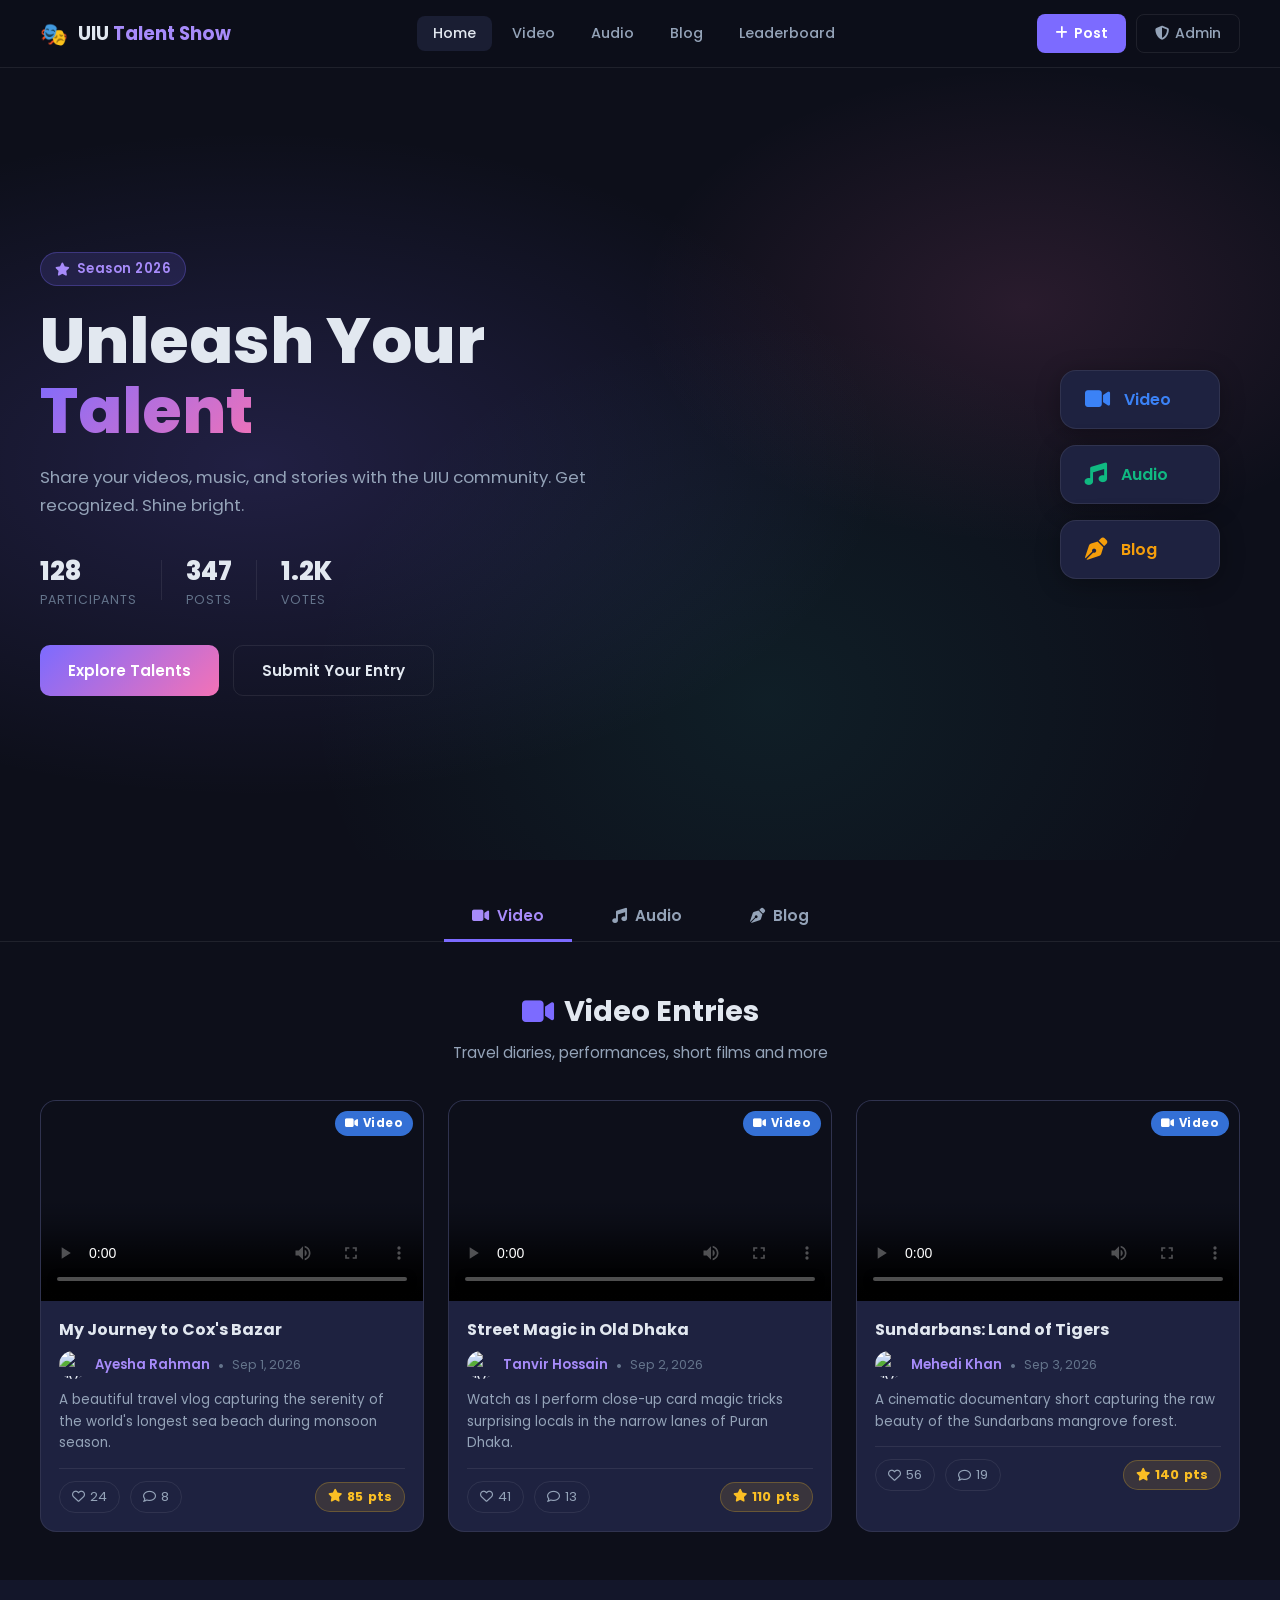
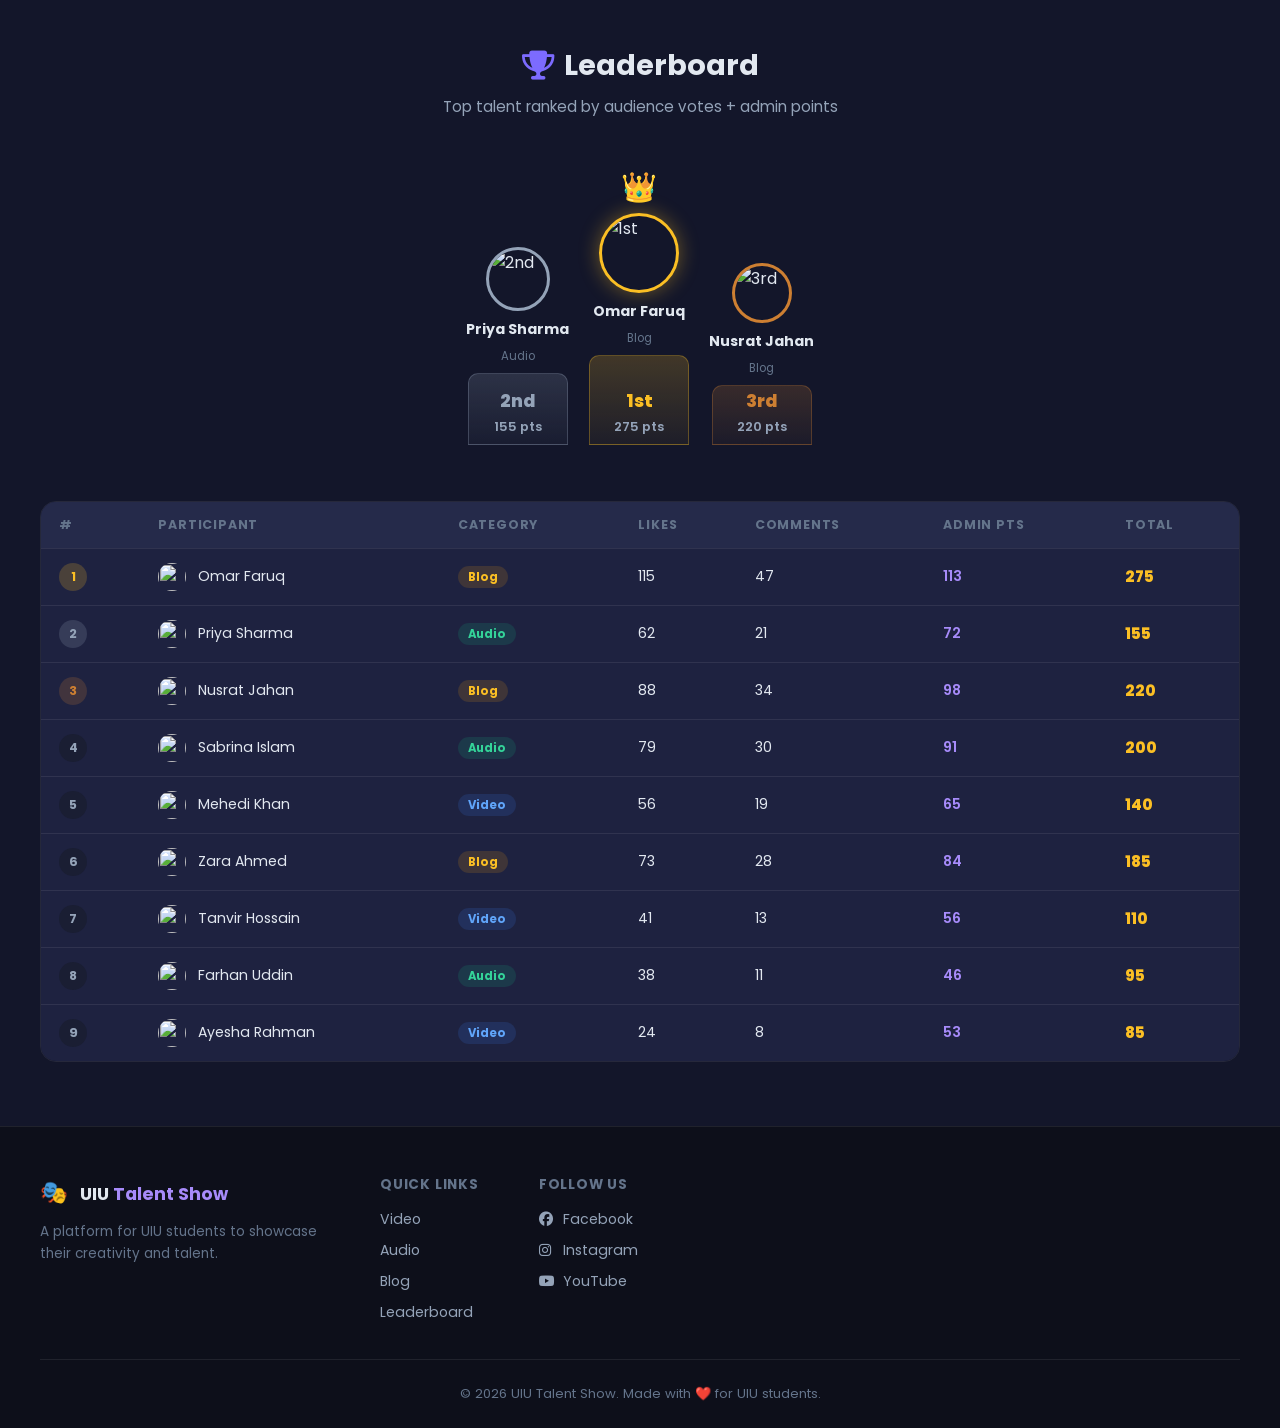
==== index.html @ f472e33d "Trial" ====
<!DOCTYPE html>
<html lang="en">
<head>
  <meta charset="UTF-8" />
  <meta name="viewport" content="width=device-width, initial-scale=1.0" />
  <title>UIU Talent Show</title>
  <link rel="stylesheet" href="style.css" />
  <link href="https://fonts.googleapis.com/css2?family=Poppins:wght@300;400;500;600;700;800&display=swap" rel="stylesheet" />
  <link rel="stylesheet" href="https://cdnjs.cloudflare.com/ajax/libs/font-awesome/6.5.0/css/all.min.css" />
</head>
<body>

  <!-- ========== NAVBAR ========== -->
  <nav class="navbar">
    <div class="nav-brand">
      <span class="brand-icon">🎭</span>
      <span class="brand-text">UIU <span class="highlight">Talent Show</span></span>
    </div>
    <ul class="nav-links">
      <li><a href="#home" class="nav-link active">Home</a></li>
      <li><a href="#video" class="nav-link">Video</a></li>
      <li><a href="#audio" class="nav-link">Audio</a></li>
      <li><a href="#blog" class="nav-link">Blog</a></li>
      <li><a href="#leaderboard" class="nav-link">Leaderboard</a></li>
    </ul>
    <div class="nav-actions">
      <button class="btn-upload" onclick="openModal('upload-modal')"><i class="fas fa-plus"></i> Post</button>
      <button class="btn-admin" onclick="openModal('admin-modal')"><i class="fas fa-shield-alt"></i> Admin</button>
    </div>
    <button class="hamburger" onclick="toggleMenu()"><i class="fas fa-bars"></i></button>
  </nav>

  <!-- ========== HERO ========== -->
  <section id="home" class="hero">
    <div class="hero-bg"></div>
    <div class="hero-content">
      <p class="hero-badge"><i class="fas fa-star"></i> Season 2026</p>
      <h1 class="hero-title">Unleash Your <span class="gradient-text">Talent</span></h1>
      <p class="hero-subtitle">Share your videos, music, and stories with the UIU community. Get recognized. Shine bright.</p>
      <div class="hero-stats">
        <div class="stat"><span class="stat-num">128</span><span class="stat-label">Participants</span></div>
        <div class="stat-divider"></div>
        <div class="stat"><span class="stat-num">347</span><span class="stat-label">Posts</span></div>
        <div class="stat-divider"></div>
        <div class="stat"><span class="stat-num">1.2K</span><span class="stat-label">Votes</span></div>
      </div>
      <div class="hero-btns">
        <a href="#video" class="btn-primary">Explore Talents</a>
        <button class="btn-secondary" onclick="openModal('upload-modal')">Submit Your Entry</button>
      </div>
    </div>
    <div class="hero-cards">
      <div class="floating-card card1"><i class="fas fa-video"></i><span>Video</span></div>
      <div class="floating-card card2"><i class="fas fa-music"></i><span>Audio</span></div>
      <div class="floating-card card3"><i class="fas fa-pen-nib"></i><span>Blog</span></div>
    </div>
  </section>

  <!-- ========== SECTION TABS ========== -->
  <div class="section-tabs" id="content-area">
    <button class="tab-btn active" onclick="showTab('video')"><i class="fas fa-video"></i> Video</button>
    <button class="tab-btn" onclick="showTab('audio')"><i class="fas fa-music"></i> Audio</button>
    <button class="tab-btn" onclick="showTab('blog')"><i class="fas fa-pen-nib"></i> Blog</button>
  </div>

  <!-- ========== VIDEO SECTION ========== -->
  <section id="video" class="content-section active-tab">
    <div class="section-header">
      <h2><i class="fas fa-video"></i> Video Entries</h2>
      <p>Travel diaries, performances, short films and more</p>
    </div>
    <div class="cards-grid" id="video-grid">

      <!-- Video Card 1 -->
      <div class="media-card">
        <div class="card-thumbnail video-thumb">
          <video controls poster="https://picsum.photos/seed/v1/400/225">
            <source src="#" type="video/mp4" />
          </video>
          <span class="cat-badge video-badge"><i class="fas fa-video"></i> Video</span>
        </div>
        <div class="card-body">
          <h3 class="card-title">My Journey to Cox's Bazar</h3>
          <div class="card-meta">
            <img src="https://i.pravatar.cc/30?img=1" class="avatar" alt="avatar" />
            <span class="author">Ayesha Rahman</span>
            <span class="dot">•</span>
            <span class="date">Sep 1, 2026</span>
          </div>
          <p class="card-desc">A beautiful travel vlog capturing the serenity of the world's longest sea beach during monsoon season.</p>
          <div class="card-footer">
            <div class="reactions">
              <button class="react-btn like-btn" onclick="likePost(this)"><i class="far fa-heart"></i> <span>24</span></button>
              <button class="react-btn comment-btn" onclick="openComments(this)"><i class="far fa-comment"></i> <span>8</span></button>
            </div>
            <div class="points-badge"><i class="fas fa-star"></i> <span class="pts">85</span> pts</div>
          </div>
          <div class="comments-panel hidden">
            <div class="comment-list">
              <div class="comment"><img src="https://i.pravatar.cc/24?img=3" class="c-avatar" /><div><strong>Rafi</strong><p>Stunning shots! 🌊</p></div></div>
            </div>
            <div class="comment-input-row">
              <input type="text" placeholder="Add a comment..." class="comment-input" />
              <button class="send-btn" onclick="addComment(this)"><i class="fas fa-paper-plane"></i></button>
            </div>
          </div>
        </div>
      </div>

      <!-- Video Card 2 -->
      <div class="media-card">
        <div class="card-thumbnail video-thumb">
          <video controls poster="https://picsum.photos/seed/v2/400/225">
            <source src="#" type="video/mp4" />
          </video>
          <span class="cat-badge video-badge"><i class="fas fa-video"></i> Video</span>
        </div>
        <div class="card-body">
          <h3 class="card-title">Street Magic in Old Dhaka</h3>
          <div class="card-meta">
            <img src="https://i.pravatar.cc/30?img=5" class="avatar" alt="avatar" />
            <span class="author">Tanvir Hossain</span>
            <span class="dot">•</span>
            <span class="date">Sep 2, 2026</span>
          </div>
          <p class="card-desc">Watch as I perform close-up card magic tricks surprising locals in the narrow lanes of Puran Dhaka.</p>
          <div class="card-footer">
            <div class="reactions">
              <button class="react-btn like-btn" onclick="likePost(this)"><i class="far fa-heart"></i> <span>41</span></button>
              <button class="react-btn comment-btn" onclick="openComments(this)"><i class="far fa-comment"></i> <span>13</span></button>
            </div>
            <div class="points-badge"><i class="fas fa-star"></i> <span class="pts">110</span> pts</div>
          </div>
          <div class="comments-panel hidden">
            <div class="comment-list">
              <div class="comment"><img src="https://i.pravatar.cc/24?img=7" class="c-avatar" /><div><strong>Nadia</strong><p>Amazing tricks! 🃏</p></div></div>
            </div>
            <div class="comment-input-row">
              <input type="text" placeholder="Add a comment..." class="comment-input" />
              <button class="send-btn" onclick="addComment(this)"><i class="fas fa-paper-plane"></i></button>
            </div>
          </div>
        </div>
      </div>

      <!-- Video Card 3 -->
      <div class="media-card">
        <div class="card-thumbnail video-thumb">
          <video controls poster="https://picsum.photos/seed/v3/400/225">
            <source src="#" type="video/mp4" />
          </video>
          <span class="cat-badge video-badge"><i class="fas fa-video"></i> Video</span>
        </div>
        <div class="card-body">
          <h3 class="card-title">Sundarbans: Land of Tigers</h3>
          <div class="card-meta">
            <img src="https://i.pravatar.cc/30?img=9" class="avatar" alt="avatar" />
            <span class="author">Mehedi Khan</span>
            <span class="dot">•</span>
            <span class="date">Sep 3, 2026</span>
          </div>
          <p class="card-desc">A cinematic documentary short capturing the raw beauty of the Sundarbans mangrove forest.</p>
          <div class="card-footer">
            <div class="reactions">
              <button class="react-btn like-btn" onclick="likePost(this)"><i class="far fa-heart"></i> <span>56</span></button>
              <button class="react-btn comment-btn" onclick="openComments(this)"><i class="far fa-comment"></i> <span>19</span></button>
            </div>
            <div class="points-badge"><i class="fas fa-star"></i> <span class="pts">140</span> pts</div>
          </div>
          <div class="comments-panel hidden">
            <div class="comment-list"></div>
            <div class="comment-input-row">
              <input type="text" placeholder="Add a comment..." class="comment-input" />
              <button class="send-btn" onclick="addComment(this)"><i class="fas fa-paper-plane"></i></button>
            </div>
          </div>
        </div>
      </div>

    </div>
  </section>

  <!-- ========== AUDIO SECTION ========== -->
  <section id="audio" class="content-section hidden-tab">
    <div class="section-header">
      <h2><i class="fas fa-music"></i> Audio Entries</h2>
      <p>Student singers, musicians and composers</p>
    </div>
    <div class="cards-grid" id="audio-grid">

      <!-- Audio Card 1 -->
      <div class="media-card audio-card">
        <div class="audio-visual">
          <div class="audio-avatar"><img src="https://i.pravatar.cc/80?img=12" alt="singer" /></div>
          <div class="audio-wave">
            <span></span><span></span><span></span><span></span><span></span>
            <span></span><span></span><span></span><span></span><span></span>
          </div>
          <span class="cat-badge audio-badge"><i class="fas fa-music"></i> Audio</span>
        </div>
        <div class="card-body">
          <h3 class="card-title">Ekla Cholo Re (Cover)</h3>
          <div class="card-meta">
            <img src="https://i.pravatar.cc/30?img=12" class="avatar" alt="avatar" />
            <span class="author">Priya Sharma</span>
            <span class="dot">•</span>
            <span class="date">Sep 1, 2026</span>
          </div>
          <div class="audio-player">
            <audio controls>
              <source src="#" type="audio/mpeg" />
            </audio>
          </div>
          <p class="card-desc">A heartfelt rendition of Tagore's classic — recorded in a home studio with acoustic guitar.</p>
          <div class="card-footer">
            <div class="reactions">
              <button class="react-btn like-btn" onclick="likePost(this)"><i class="far fa-heart"></i> <span>62</span></button>
              <button class="react-btn comment-btn" onclick="openComments(this)"><i class="far fa-comment"></i> <span>21</span></button>
            </div>
            <div class="points-badge"><i class="fas fa-star"></i> <span class="pts">155</span> pts</div>
          </div>
          <div class="comments-panel hidden">
            <div class="comment-list">
              <div class="comment"><img src="https://i.pravatar.cc/24?img=15" class="c-avatar" /><div><strong>Siam</strong><p>Absolutely soulful! 🎵</p></div></div>
            </div>
            <div class="comment-input-row">
              <input type="text" placeholder="Add a comment..." class="comment-input" />
              <button class="send-btn" onclick="addComment(this)"><i class="fas fa-paper-plane"></i></button>
            </div>
          </div>
        </div>
      </div>

      <!-- Audio Card 2 -->
      <div class="media-card audio-card">
        <div class="audio-visual">
          <div class="audio-avatar"><img src="https://i.pravatar.cc/80?img=20" alt="singer" /></div>
          <div class="audio-wave">
            <span></span><span></span><span></span><span></span><span></span>
            <span></span><span></span><span></span><span></span><span></span>
          </div>
          <span class="cat-badge audio-badge"><i class="fas fa-music"></i> Audio</span>
        </div>
        <div class="card-body">
          <h3 class="card-title">Original Composition - Dawn</h3>
          <div class="card-meta">
            <img src="https://i.pravatar.cc/30?img=20" class="avatar" alt="avatar" />
            <span class="author">Farhan Uddin</span>
            <span class="dot">•</span>
            <span class="date">Sep 2, 2026</span>
          </div>
          <div class="audio-player">
            <audio controls>
              <source src="#" type="audio/mpeg" />
            </audio>
          </div>
          <p class="card-desc">An original lo-fi track produced entirely on a laptop — inspired by early morning walks on campus.</p>
          <div class="card-footer">
            <div class="reactions">
              <button class="react-btn like-btn" onclick="likePost(this)"><i class="far fa-heart"></i> <span>38</span></button>
              <button class="react-btn comment-btn" onclick="openComments(this)"><i class="far fa-comment"></i> <span>11</span></button>
            </div>
            <div class="points-badge"><i class="fas fa-star"></i> <span class="pts">95</span> pts</div>
          </div>
          <div class="comments-panel hidden">
            <div class="comment-list"></div>
            <div class="comment-input-row">
              <input type="text" placeholder="Add a comment..." class="comment-input" />
              <button class="send-btn" onclick="addComment(this)"><i class="fas fa-paper-plane"></i></button>
            </div>
          </div>
        </div>
      </div>

      <!-- Audio Card 3 -->
      <div class="media-card audio-card">
        <div class="audio-visual">
          <div class="audio-avatar"><img src="https://i.pravatar.cc/80?img=25" alt="singer" /></div>
          <div class="audio-wave">
            <span></span><span></span><span></span><span></span><span></span>
            <span></span><span></span><span></span><span></span><span></span>
          </div>
          <span class="cat-badge audio-badge"><i class="fas fa-music"></i> Audio</span>
        </div>
        <div class="card-body">
          <h3 class="card-title">Amar Sonar Bangla (Flute)</h3>
          <div class="card-meta">
            <img src="https://i.pravatar.cc/30?img=25" class="avatar" alt="avatar" />
            <span class="author">Sabrina Islam</span>
            <span class="dot">•</span>
            <span class="date">Sep 3, 2026</span>
          </div>
          <div class="audio-player">
            <audio controls>
              <source src="#" type="audio/mpeg" />
            </audio>
          </div>
          <p class="card-desc">A serene flute instrumental of Bangladesh's national anthem, performed and recorded live.</p>
          <div class="card-footer">
            <div class="reactions">
              <button class="react-btn like-btn" onclick="likePost(this)"><i class="far fa-heart"></i> <span>79</span></button>
              <button class="react-btn comment-btn" onclick="openComments(this)"><i class="far fa-comment"></i> <span>30</span></button>
            </div>
            <div class="points-badge"><i class="fas fa-star"></i> <span class="pts">200</span> pts</div>
          </div>
          <div class="comments-panel hidden">
            <div class="comment-list">
              <div class="comment"><img src="https://i.pravatar.cc/24?img=29" class="c-avatar" /><div><strong>Kabir</strong><p>Gave me chills! 🎶</p></div></div>
            </div>
            <div class="comment-input-row">
              <input type="text" placeholder="Add a comment..." class="comment-input" />
              <button class="send-btn" onclick="addComment(this)"><i class="fas fa-paper-plane"></i></button>
            </div>
          </div>
        </div>
      </div>

    </div>
  </section>

  <!-- ========== BLOG SECTION ========== -->
  <section id="blog" class="content-section hidden-tab">
    <div class="section-header">
      <h2><i class="fas fa-pen-nib"></i> Blog Entries</h2>
      <p>Stories, essays, and photo journals from students</p>
    </div>
    <div class="blog-grid" id="blog-grid">

      <!-- Blog Card 1 -->
      <div class="blog-card">
        <div class="blog-header">
          <img src="https://i.pravatar.cc/40?img=33" class="avatar-lg" alt="author" />
          <div>
            <h4 class="blog-author">Nusrat Jahan</h4>
            <span class="blog-date"><i class="far fa-calendar"></i> Sep 1, 2026</span>
          </div>
          <span class="cat-badge blog-badge"><i class="fas fa-pen-nib"></i> Blog</span>
        </div>
        <h3 class="blog-title">A Weekend in Rangamati</h3>
        <p class="blog-excerpt">The misty hills, crystal blue lake, and the tribal culture of Rangamati left an unforgettable mark on my soul. Here is my story...</p>
        <div class="blog-photos">
          <div class="blog-photo-item">
            <img src="https://picsum.photos/seed/blog1a/300/200" alt="Rangamati lake" />
            <p class="photo-desc">Kaptai Lake at sunrise — golden reflections on still water</p>
          </div>
          <div class="blog-photo-item">
            <img src="https://picsum.photos/seed/blog1b/300/200" alt="Rangamati hills" />
            <p class="photo-desc">The misty green hills surrounding the lake</p>
          </div>
          <div class="blog-photo-item">
            <img src="https://picsum.photos/seed/blog1c/300/200" alt="Tribal culture" />
            <p class="photo-desc">Local artisan crafting traditional tribal jewelry</p>
          </div>
        </div>
        <div class="card-footer">
          <div class="reactions">
            <button class="react-btn like-btn" onclick="likePost(this)"><i class="far fa-heart"></i> <span>88</span></button>
            <button class="react-btn comment-btn" onclick="openComments(this)"><i class="far fa-comment"></i> <span>34</span></button>
          </div>
          <div class="points-badge"><i class="fas fa-star"></i> <span class="pts">220</span> pts</div>
        </div>
        <div class="comments-panel hidden">
          <div class="comment-list">
            <div class="comment"><img src="https://i.pravatar.cc/24?img=35" class="c-avatar" /><div><strong>Tarek</strong><p>Beautiful writeup! 🏔️</p></div></div>
          </div>
          <div class="comment-input-row">
            <input type="text" placeholder="Add a comment..." class="comment-input" />
            <button class="send-btn" onclick="addComment(this)"><i class="fas fa-paper-plane"></i></button>
          </div>
        </div>
      </div>

      <!-- Blog Card 2 -->
      <div class="blog-card">
        <div class="blog-header">
          <img src="https://i.pravatar.cc/40?img=40" class="avatar-lg" alt="author" />
          <div>
            <h4 class="blog-author">Omar Faruq</h4>
            <span class="blog-date"><i class="far fa-calendar"></i> Sep 2, 2026</span>
          </div>
          <span class="cat-badge blog-badge"><i class="fas fa-pen-nib"></i> Blog</span>
        </div>
        <h3 class="blog-title">The Life of a UIU Night Owl</h3>
        <p class="blog-excerpt">Late-night study sessions, instant noodles, and unexpected friendships — the untold story of every CS student at 3 AM...</p>
        <div class="blog-photos">
          <div class="blog-photo-item">
            <img src="https://picsum.photos/seed/blog2a/300/200" alt="night study" />
            <p class="photo-desc">The library at midnight — only the dedicated remain</p>
          </div>
          <div class="blog-photo-item">
            <img src="https://picsum.photos/seed/blog2b/300/200" alt="campus night" />
            <p class="photo-desc">UIU campus in the quiet hours of the night</p>
          </div>
        </div>
        <div class="card-footer">
          <div class="reactions">
            <button class="react-btn like-btn" onclick="likePost(this)"><i class="far fa-heart"></i> <span>115</span></button>
            <button class="react-btn comment-btn" onclick="openComments(this)"><i class="far fa-comment"></i> <span>47</span></button>
          </div>
          <div class="points-badge"><i class="fas fa-star"></i> <span class="pts">275</span> pts</div>
        </div>
        <div class="comments-panel hidden">
          <div class="comment-list">
            <div class="comment"><img src="https://i.pravatar.cc/24?img=42" class="c-avatar" /><div><strong>Mim</strong><p>This is SO relatable 😂</p></div></div>
          </div>
          <div class="comment-input-row">
            <input type="text" placeholder="Add a comment..." class="comment-input" />
            <button class="send-btn" onclick="addComment(this)"><i class="fas fa-paper-plane"></i></button>
          </div>
        </div>
      </div>

      <!-- Blog Card 3 -->
      <div class="blog-card">
        <div class="blog-header">
          <img src="https://i.pravatar.cc/40?img=45" class="avatar-lg" alt="author" />
          <div>
            <h4 class="blog-author">Zara Ahmed</h4>
            <span class="blog-date"><i class="far fa-calendar"></i> Sep 3, 2026</span>
          </div>
          <span class="cat-badge blog-badge"><i class="fas fa-pen-nib"></i> Blog</span>
        </div>
        <h3 class="blog-title">My First Photography Exhibition</h3>
        <p class="blog-excerpt">From clicking on a phone camera to exhibiting at a university gallery — this is how a hobby became a passion...</p>
        <div class="blog-photos">
          <div class="blog-photo-item">
            <img src="https://picsum.photos/seed/blog3a/300/200" alt="photography" />
            <p class="photo-desc">First roll of film ever developed — blurry but precious</p>
          </div>
          <div class="blog-photo-item">
            <img src="https://picsum.photos/seed/blog3b/300/200" alt="exhibition" />
            <p class="photo-desc">The gallery wall with 12 of my best prints</p>
          </div>
          <div class="blog-photo-item">
            <img src="https://picsum.photos/seed/blog3c/300/200" alt="camera" />
            <p class="photo-desc">My trusty DSLR that started the whole journey</p>
          </div>
        </div>
        <div class="card-footer">
          <div class="reactions">
            <button class="react-btn like-btn" onclick="likePost(this)"><i class="far fa-heart"></i> <span>73</span></button>
            <button class="react-btn comment-btn" onclick="openComments(this)"><i class="far fa-comment"></i> <span>28</span></button>
          </div>
          <div class="points-badge"><i class="fas fa-star"></i> <span class="pts">185</span> pts</div>
        </div>
        <div class="comments-panel hidden">
          <div class="comment-list"></div>
          <div class="comment-input-row">
            <input type="text" placeholder="Add a comment..." class="comment-input" />
            <button class="send-btn" onclick="addComment(this)"><i class="fas fa-paper-plane"></i></button>
          </div>
        </div>
      </div>

    </div>
  </section>

  <!-- ========== LEADERBOARD ========== -->
  <section id="leaderboard" class="leaderboard-section">
    <div class="section-header">
      <h2><i class="fas fa-trophy"></i> Leaderboard</h2>
      <p>Top talent ranked by audience votes + admin points</p>
    </div>

    <div class="podium">
      <div class="podium-item second">
        <img src="https://i.pravatar.cc/60?img=12" class="podium-avatar" alt="2nd" />
        <div class="podium-name">Priya Sharma</div>
        <div class="podium-tag">Audio</div>
        <div class="podium-block">
          <span class="podium-rank">2nd</span>
          <span class="podium-pts">155 pts</span>
        </div>
      </div>
      <div class="podium-item first">
        <div class="crown">👑</div>
        <img src="https://i.pravatar.cc/70?img=45" class="podium-avatar" alt="1st" />
        <div class="podium-name">Omar Faruq</div>
        <div class="podium-tag">Blog</div>
        <div class="podium-block">
          <span class="podium-rank">1st</span>
          <span class="podium-pts">275 pts</span>
        </div>
      </div>
      <div class="podium-item third">
        <img src="https://i.pravatar.cc/60?img=40" class="podium-avatar" alt="3rd" />
        <div class="podium-name">Nusrat Jahan</div>
        <div class="podium-tag">Blog</div>
        <div class="podium-block">
          <span class="podium-rank">3rd</span>
          <span class="podium-pts">220 pts</span>
        </div>
      </div>
    </div>

    <div class="leaderboard-table-wrap">
      <table class="leaderboard-table" id="leaderboard-table">
        <thead>
          <tr>
            <th>#</th>
            <th>Participant</th>
            <th>Category</th>
            <th>Likes</th>
            <th>Comments</th>
            <th>Admin Pts</th>
            <th>Total</th>
          </tr>
        </thead>
        <tbody>
          <tr class="rank-1">
            <td><span class="rank-badge gold">1</span></td>
            <td><img src="https://i.pravatar.cc/28?img=40" class="t-avatar" /> Omar Faruq</td>
            <td><span class="cat-pill blog-pill">Blog</span></td>
            <td>115</td>
            <td>47</td>
            <td><span class="admin-pts" id="ap-omar">113</span></td>
            <td><strong class="total-pts">275</strong></td>
          </tr>
          <tr class="rank-2">
            <td><span class="rank-badge silver">2</span></td>
            <td><img src="https://i.pravatar.cc/28?img=12" class="t-avatar" /> Priya Sharma</td>
            <td><span class="cat-pill audio-pill">Audio</span></td>
            <td>62</td>
            <td>21</td>
            <td><span class="admin-pts" id="ap-priya">72</span></td>
            <td><strong class="total-pts">155</strong></td>
          </tr>
          <tr class="rank-3">
            <td><span class="rank-badge bronze">3</span></td>
            <td><img src="https://i.pravatar.cc/28?img=33" class="t-avatar" /> Nusrat Jahan</td>
            <td><span class="cat-pill blog-pill">Blog</span></td>
            <td>88</td>
            <td>34</td>
            <td><span class="admin-pts" id="ap-nusrat">98</span></td>
            <td><strong class="total-pts">220</strong></td>
          </tr>
          <tr>
            <td><span class="rank-badge">4</span></td>
            <td><img src="https://i.pravatar.cc/28?img=25" class="t-avatar" /> Sabrina Islam</td>
            <td><span class="cat-pill audio-pill">Audio</span></td>
            <td>79</td>
            <td>30</td>
            <td><span class="admin-pts" id="ap-sabrina">91</span></td>
            <td><strong class="total-pts">200</strong></td>
          </tr>
          <tr>
            <td><span class="rank-badge">5</span></td>
            <td><img src="https://i.pravatar.cc/28?img=9" class="t-avatar" /> Mehedi Khan</td>
            <td><span class="cat-pill video-pill">Video</span></td>
            <td>56</td>
            <td>19</td>
            <td><span class="admin-pts" id="ap-mehedi">65</span></td>
            <td><strong class="total-pts">140</strong></td>
          </tr>
          <tr>
            <td><span class="rank-badge">6</span></td>
            <td><img src="https://i.pravatar.cc/28?img=45" class="t-avatar" /> Zara Ahmed</td>
            <td><span class="cat-pill blog-pill">Blog</span></td>
            <td>73</td>
            <td>28</td>
            <td><span class="admin-pts" id="ap-zara">84</span></td>
            <td><strong class="total-pts">185</strong></td>
          </tr>
          <tr>
            <td><span class="rank-badge">7</span></td>
            <td><img src="https://i.pravatar.cc/28?img=5" class="t-avatar" /> Tanvir Hossain</td>
            <td><span class="cat-pill video-pill">Video</span></td>
            <td>41</td>
            <td>13</td>
            <td><span class="admin-pts" id="ap-tanvir">56</span></td>
            <td><strong class="total-pts">110</strong></td>
          </tr>
          <tr>
            <td><span class="rank-badge">8</span></td>
            <td><img src="https://i.pravatar.cc/28?img=20" class="t-avatar" /> Farhan Uddin</td>
            <td><span class="cat-pill audio-pill">Audio</span></td>
            <td>38</td>
            <td>11</td>
            <td><span class="admin-pts" id="ap-farhan">46</span></td>
            <td><strong class="total-pts">95</strong></td>
          </tr>
          <tr>
            <td><span class="rank-badge">9</span></td>
            <td><img src="https://i.pravatar.cc/28?img=1" class="t-avatar" /> Ayesha Rahman</td>
            <td><span class="cat-pill video-pill">Video</span></td>
            <td>24</td>
            <td>8</td>
            <td><span class="admin-pts" id="ap-ayesha">53</span></td>
            <td><strong class="total-pts">85</strong></td>
          </tr>
        </tbody>
      </table>
    </div>
  </section>

  <!-- ========== FOOTER ========== -->
  <footer class="footer">
    <div class="footer-content">
      <div class="footer-brand">
        <span class="brand-icon">🎭</span>
        <span class="brand-text">UIU <span class="highlight">Talent Show</span></span>
        <p>A platform for UIU students to showcase their creativity and talent.</p>
      </div>
      <div class="footer-links">
        <h5>Quick Links</h5>
        <a href="#video">Video</a>
        <a href="#audio">Audio</a>
        <a href="#blog">Blog</a>
        <a href="#leaderboard">Leaderboard</a>
      </div>
      <div class="footer-links">
        <h5>Follow Us</h5>
        <a href="#"><i class="fab fa-facebook"></i> Facebook</a>
        <a href="#"><i class="fab fa-instagram"></i> Instagram</a>
        <a href="#"><i class="fab fa-youtube"></i> YouTube</a>
      </div>
    </div>
    <div class="footer-bottom">
      <p>© 2026 UIU Talent Show. Made with ❤️ for UIU students.</p>
    </div>
  </footer>

  <!-- ========== UPLOAD MODAL ========== -->
  <div class="modal-overlay hidden" id="upload-modal">
    <div class="modal">
      <div class="modal-header">
        <h3><i class="fas fa-upload"></i> Submit Your Entry</h3>
        <button class="modal-close" onclick="closeModal('upload-modal')">&times;</button>
      </div>
      <div class="modal-body">
        <div class="form-group">
          <label>Your Name</label>
          <input type="text" class="form-input" placeholder="Enter your full name" />
        </div>
        <div class="form-group">
          <label>Entry Category</label>
          <div class="category-select">
            <button class="cat-option active" onclick="selectCat(this,'video')"><i class="fas fa-video"></i> Video</button>
            <button class="cat-option" onclick="selectCat(this,'audio')"><i class="fas fa-music"></i> Audio</button>
            <button class="cat-option" onclick="selectCat(this,'blog')"><i class="fas fa-pen-nib"></i> Blog</button>
          </div>
        </div>
        <div class="form-group">
          <label>Title</label>
          <input type="text" class="form-input" placeholder="Give your entry a title" />
        </div>
        <div class="form-group" id="upload-file-group">
          <label>Upload File</label>
          <div class="file-drop" onclick="document.getElementById('file-input').click()">
            <i class="fas fa-cloud-upload-alt"></i>
            <p>Click to upload or drag & drop</p>
            <span>Video: MP4, MOV | Audio: MP3, WAV | Images: JPG, PNG</span>
          </div>
          <input type="file" id="file-input" class="hidden" multiple />
        </div>
        <div class="form-group">
          <label>Description</label>
          <textarea class="form-input" rows="4" placeholder="Tell us about your entry..."></textarea>
        </div>
        <button class="btn-submit" onclick="submitEntry()">
          <i class="fas fa-paper-plane"></i> Submit Entry
        </button>
      </div>
    </div>
  </div>

  <!-- ========== ADMIN MODAL ========== -->
  <div class="modal-overlay hidden" id="admin-modal">
    <div class="modal">
      <div class="modal-header">
        <h3><i class="fas fa-shield-alt"></i> Admin Panel</h3>
        <button class="modal-close" onclick="closeModal('admin-modal')">&times;</button>
      </div>
      <div class="modal-body" id="admin-login-view">
        <p class="admin-note">Enter admin credentials to manage points and leaderboard.</p>
        <div class="form-group">
          <label>Username</label>
          <input type="text" class="form-input" id="admin-user" placeholder="admin" />
        </div>
        <div class="form-group">
          <label>Password</label>
          <input type="password" class="form-input" id="admin-pass" placeholder="••••••••" />
        </div>
        <button class="btn-submit" onclick="adminLogin()"><i class="fas fa-sign-in-alt"></i> Login</button>
      </div>
      <div class="modal-body hidden" id="admin-panel-view">
        <h4 style="margin-bottom:16px; color:var(--accent)">Assign Admin Points</h4>
        <div class="admin-point-list" id="admin-point-list">
          <!-- dynamically generated -->
        </div>
        <button class="btn-submit" style="margin-top:16px" onclick="saveAdminPoints()"><i class="fas fa-save"></i> Save & Update Leaderboard</button>
        <button class="btn-secondary" style="margin-top:8px; width:100%" onclick="adminLogout()"><i class="fas fa-sign-out-alt"></i> Logout</button>
      </div>
    </div>
  </div>

  <!-- ========== TOAST ========== -->
  <div class="toast hidden" id="toast"></div>

  <script src="script.js"></script>
</body>
</html>
---- style.css ----
/* ========================================
   UIU TALENT SHOW — STYLESHEET
   ======================================== */

:root {
  --bg: #0d0f1a;
  --bg2: #13162a;
  --bg3: #1a1e33;
  --card: #1e2240;
  --card2: #252a4a;
  --border: rgba(255,255,255,0.08);
  --accent: #7c6bff;
  --accent2: #a78bfa;
  --pink: #f472b6;
  --teal: #2dd4bf;
  --gold: #fbbf24;
  --silver: #94a3b8;
  --bronze: #cd7f32;
  --green: #34d399;
  --text: #e2e8f0;
  --text2: #94a3b8;
  --text3: #64748b;
  --video-color: #3b82f6;
  --audio-color: #10b981;
  --blog-color: #f59e0b;
  --radius: 16px;
  --radius-sm: 10px;
  --shadow: 0 8px 32px rgba(0,0,0,0.4);
  --shadow-card: 0 4px 24px rgba(0,0,0,0.3);
  --glow: 0 0 30px rgba(124,107,255,0.25);
}

*, *::before, *::after { box-sizing: border-box; margin: 0; padding: 0; }

html { scroll-behavior: smooth; }

body {
  font-family: 'Poppins', sans-serif;
  background: var(--bg);
  color: var(--text);
  min-height: 100vh;
  overflow-x: hidden;
}

/* ---- SCROLLBAR ---- */
::-webkit-scrollbar { width: 6px; }
::-webkit-scrollbar-track { background: var(--bg); }
::-webkit-scrollbar-thumb { background: var(--accent); border-radius: 3px; }

/* ======================================== NAVBAR */
.navbar {
  position: sticky;
  top: 0;
  z-index: 1000;
  display: flex;
  align-items: center;
  gap: 24px;
  padding: 14px 40px;
  background: rgba(13,15,26,0.85);
  backdrop-filter: blur(16px);
  border-bottom: 1px solid var(--border);
}

.nav-brand {
  display: flex;
  align-items: center;
  gap: 10px;
  font-weight: 700;
  font-size: 1.15rem;
  text-decoration: none;
  color: var(--text);
  white-space: nowrap;
}

.brand-icon { font-size: 1.4rem; }
.highlight { color: var(--accent2); }

.nav-links {
  display: flex;
  list-style: none;
  gap: 4px;
  margin: 0 auto;
}

.nav-link {
  display: block;
  padding: 7px 16px;
  border-radius: 8px;
  color: var(--text2);
  text-decoration: none;
  font-size: 0.9rem;
  font-weight: 500;
  transition: all 0.2s;
}

.nav-link:hover, .nav-link.active {
  color: var(--text);
  background: var(--bg3);
}

.nav-actions { display: flex; gap: 10px; }

.btn-upload {
  padding: 8px 18px;
  background: var(--accent);
  color: #fff;
  border: none;
  border-radius: 8px;
  font-family: inherit;
  font-size: 0.88rem;
  font-weight: 600;
  cursor: pointer;
  transition: all 0.2s;
  display: flex;
  align-items: center;
  gap: 6px;
}

.btn-upload:hover { background: var(--accent2); transform: translateY(-1px); }

.btn-admin {
  padding: 8px 18px;
  background: transparent;
  color: var(--text2);
  border: 1px solid var(--border);
  border-radius: 8px;
  font-family: inherit;
  font-size: 0.88rem;
  font-weight: 500;
  cursor: pointer;
  transition: all 0.2s;
  display: flex;
  align-items: center;
  gap: 6px;
}

.btn-admin:hover { background: var(--bg3); color: var(--text); }

.hamburger {
  display: none;
  background: none;
  border: none;
  color: var(--text);
  font-size: 1.2rem;
  cursor: pointer;
  margin-left: auto;
}

/* ======================================== HERO */
.hero {
  position: relative;
  min-height: 88vh;
  display: flex;
  align-items: center;
  justify-content: space-between;
  padding: 80px 40px 60px;
  overflow: hidden;
}

.hero-bg {
  position: absolute;
  inset: 0;
  background:
    radial-gradient(ellipse 70% 60% at 20% 50%, rgba(124,107,255,0.18) 0%, transparent 70%),
    radial-gradient(ellipse 50% 50% at 80% 30%, rgba(244,114,182,0.12) 0%, transparent 60%),
    radial-gradient(ellipse 60% 80% at 60% 80%, rgba(45,212,191,0.08) 0%, transparent 60%);
  z-index: 0;
}

.hero-content {
  position: relative;
  z-index: 1;
  max-width: 600px;
}

.hero-badge {
  display: inline-flex;
  align-items: center;
  gap: 6px;
  padding: 6px 14px;
  background: rgba(124,107,255,0.15);
  border: 1px solid rgba(124,107,255,0.3);
  border-radius: 50px;
  font-size: 0.82rem;
  font-weight: 600;
  color: var(--accent2);
  margin-bottom: 20px;
  letter-spacing: 0.5px;
}

.hero-title {
  font-size: clamp(2.4rem, 5vw, 4rem);
  font-weight: 800;
  line-height: 1.1;
  margin-bottom: 16px;
}

.gradient-text {
  background: linear-gradient(135deg, var(--accent), var(--pink));
  -webkit-background-clip: text;
  -webkit-text-fill-color: transparent;
  background-clip: text;
}

.hero-subtitle {
  font-size: 1.05rem;
  color: var(--text2);
  line-height: 1.7;
  margin-bottom: 32px;
}

.hero-stats {
  display: flex;
  align-items: center;
  gap: 24px;
  margin-bottom: 36px;
}

.stat { display: flex; flex-direction: column; }
.stat-num { font-size: 1.6rem; font-weight: 800; color: var(--text); }
.stat-label { font-size: 0.78rem; color: var(--text3); text-transform: uppercase; letter-spacing: 1px; }
.stat-divider { width: 1px; height: 40px; background: var(--border); }

.hero-btns { display: flex; gap: 14px; flex-wrap: wrap; }

.btn-primary {
  padding: 13px 28px;
  background: linear-gradient(135deg, var(--accent), var(--pink));
  color: #fff;
  border: none;
  border-radius: 10px;
  font-family: inherit;
  font-size: 0.95rem;
  font-weight: 600;
  text-decoration: none;
  cursor: pointer;
  transition: all 0.2s;
  display: inline-flex;
  align-items: center;
  gap: 8px;
}

.btn-primary:hover { transform: translateY(-2px); box-shadow: 0 8px 24px rgba(124,107,255,0.4); }

.btn-secondary {
  padding: 13px 28px;
  background: transparent;
  color: var(--text);
  border: 1.5px solid var(--border);
  border-radius: 10px;
  font-family: inherit;
  font-size: 0.95rem;
  font-weight: 600;
  cursor: pointer;
  transition: all 0.2s;
}

.btn-secondary:hover { background: var(--bg3); border-color: var(--accent); }

.hero-cards {
  position: relative;
  z-index: 1;
  display: flex;
  flex-direction: column;
  gap: 16px;
  padding: 20px;
}

.floating-card {
  display: flex;
  align-items: center;
  gap: 14px;
  padding: 16px 24px;
  background: var(--card);
  border: 1px solid var(--border);
  border-radius: var(--radius);
  font-weight: 600;
  font-size: 1rem;
  animation: float 3s ease-in-out infinite;
  box-shadow: var(--shadow-card);
  min-width: 160px;
}

.floating-card i { font-size: 1.4rem; }
.card1 { color: var(--video-color); animation-delay: 0s; }
.card2 { color: var(--audio-color); animation-delay: 0.5s; }
.card3 { color: var(--blog-color); animation-delay: 1s; }

@keyframes float {
  0%, 100% { transform: translateY(0); }
  50% { transform: translateY(-10px); }
}

/* ======================================== SECTION TABS */
.section-tabs {
  display: flex;
  justify-content: center;
  gap: 12px;
  padding: 32px 40px 0;
  border-bottom: 1px solid var(--border);
}

.tab-btn {
  padding: 12px 28px;
  background: transparent;
  color: var(--text2);
  border: none;
  border-bottom: 3px solid transparent;
  font-family: inherit;
  font-size: 0.95rem;
  font-weight: 600;
  cursor: pointer;
  transition: all 0.2s;
  display: flex;
  align-items: center;
  gap: 8px;
  margin-bottom: -1px;
}

.tab-btn:hover { color: var(--text); }
.tab-btn.active { color: var(--accent2); border-bottom-color: var(--accent); }

/* ======================================== CONTENT SECTIONS */
.content-section {
  padding: 48px 40px;
  max-width: 1280px;
  margin: 0 auto;
}

.hidden-tab { display: none; }
.active-tab { display: block; }

.section-header {
  margin-bottom: 36px;
  text-align: center;
}

.section-header h2 {
  font-size: 1.8rem;
  font-weight: 700;
  margin-bottom: 8px;
  display: flex;
  align-items: center;
  justify-content: center;
  gap: 10px;
}

.section-header h2 i { color: var(--accent); }
.section-header p { color: var(--text2); font-size: 0.95rem; }

/* ---- CARDS GRID ---- */
.cards-grid {
  display: grid;
  grid-template-columns: repeat(auto-fill, minmax(320px, 1fr));
  gap: 24px;
}

/* ---- MEDIA CARD ---- */
.media-card {
  background: var(--card);
  border: 1px solid var(--border);
  border-radius: var(--radius);
  overflow: hidden;
  transition: transform 0.2s, box-shadow 0.2s;
}

.media-card:hover {
  transform: translateY(-4px);
  box-shadow: var(--shadow);
}

.card-thumbnail { position: relative; }
.card-thumbnail video {
  width: 100%;
  height: 200px;
  object-fit: cover;
  display: block;
  background: var(--bg);
}

/* ---- CAT BADGE ---- */
.cat-badge {
  position: absolute;
  top: 10px;
  right: 10px;
  padding: 4px 10px;
  border-radius: 50px;
  font-size: 0.72rem;
  font-weight: 700;
  display: flex;
  align-items: center;
  gap: 5px;
  letter-spacing: 0.4px;
}

.video-badge { background: rgba(59,130,246,0.85); color: #fff; }
.audio-badge { background: rgba(16,185,129,0.85); color: #fff; }
.blog-badge { background: rgba(245,158,11,0.85); color: #fff; position: static; margin-left: auto; }

/* ---- AUDIO VISUAL ---- */
.audio-visual {
  position: relative;
  background: linear-gradient(135deg, var(--bg2), var(--bg3));
  height: 180px;
  display: flex;
  align-items: center;
  justify-content: center;
  overflow: hidden;
}

.audio-avatar {
  width: 80px;
  height: 80px;
  border-radius: 50%;
  overflow: hidden;
  border: 3px solid var(--accent);
  z-index: 1;
  box-shadow: 0 0 20px rgba(124,107,255,0.4);
}

.audio-avatar img { width: 100%; height: 100%; object-fit: cover; }

.audio-wave {
  position: absolute;
  bottom: 16px;
  display: flex;
  align-items: flex-end;
  gap: 3px;
  height: 40px;
}

.audio-wave span {
  width: 4px;
  border-radius: 2px;
  background: var(--audio-color);
  animation: wave 1.2s ease-in-out infinite;
  opacity: 0.7;
}

.audio-wave span:nth-child(1) { height: 20px; animation-delay: 0.0s; }
.audio-wave span:nth-child(2) { height: 30px; animation-delay: 0.1s; }
.audio-wave span:nth-child(3) { height: 40px; animation-delay: 0.2s; }
.audio-wave span:nth-child(4) { height: 25px; animation-delay: 0.3s; }
.audio-wave span:nth-child(5) { height: 35px; animation-delay: 0.4s; }
.audio-wave span:nth-child(6) { height: 40px; animation-delay: 0.5s; }
.audio-wave span:nth-child(7) { height: 28px; animation-delay: 0.6s; }
.audio-wave span:nth-child(8) { height: 22px; animation-delay: 0.7s; }
.audio-wave span:nth-child(9) { height: 35px; animation-delay: 0.8s; }
.audio-wave span:nth-child(10) { height: 18px; animation-delay: 0.9s; }

@keyframes wave {
  0%, 100% { transform: scaleY(0.5); }
  50% { transform: scaleY(1.2); }
}

/* ---- CARD BODY ---- */
.card-body { padding: 18px; }
.card-title { font-size: 1rem; font-weight: 700; margin-bottom: 10px; line-height: 1.4; }
.card-meta { display: flex; align-items: center; gap: 8px; margin-bottom: 10px; flex-wrap: wrap; }
.avatar { width: 28px; height: 28px; border-radius: 50%; object-fit: cover; }
.author { font-size: 0.82rem; font-weight: 600; color: var(--accent2); }
.dot { color: var(--text3); }
.date { font-size: 0.78rem; color: var(--text3); }
.card-desc { font-size: 0.84rem; color: var(--text2); line-height: 1.6; margin-bottom: 14px; }

/* ---- AUDIO PLAYER ---- */
.audio-player { margin-bottom: 12px; }
.audio-player audio { width: 100%; height: 36px; border-radius: 6px; }

/* ---- CARD FOOTER ---- */
.card-footer {
  display: flex;
  align-items: center;
  justify-content: space-between;
  padding-top: 12px;
  border-top: 1px solid var(--border);
}

.reactions { display: flex; gap: 10px; }

.react-btn {
  display: flex;
  align-items: center;
  gap: 5px;
  padding: 5px 12px;
  border: 1px solid var(--border);
  border-radius: 50px;
  background: transparent;
  color: var(--text2);
  font-size: 0.82rem;
  font-family: inherit;
  cursor: pointer;
  transition: all 0.2s;
}

.react-btn:hover { background: var(--bg3); color: var(--text); }
.react-btn.liked { color: var(--pink); border-color: var(--pink); background: rgba(244,114,182,0.1); }

.points-badge {
  display: flex;
  align-items: center;
  gap: 5px;
  padding: 5px 12px;
  background: rgba(251,191,36,0.12);
  border: 1px solid rgba(251,191,36,0.25);
  border-radius: 50px;
  font-size: 0.8rem;
  font-weight: 700;
  color: var(--gold);
}

/* ---- COMMENTS ---- */
.comments-panel {
  margin-top: 14px;
  border-top: 1px solid var(--border);
  padding-top: 12px;
}

.comment-list { display: flex; flex-direction: column; gap: 10px; margin-bottom: 12px; }

.comment {
  display: flex;
  align-items: flex-start;
  gap: 8px;
}

.c-avatar { width: 24px; height: 24px; border-radius: 50%; object-fit: cover; margin-top: 2px; flex-shrink: 0; }

.comment strong { font-size: 0.8rem; color: var(--accent2); }
.comment p { font-size: 0.82rem; color: var(--text2); margin-top: 2px; }

.comment-input-row {
  display: flex;
  gap: 8px;
  align-items: center;
}

.comment-input {
  flex: 1;
  padding: 8px 12px;
  background: var(--bg3);
  border: 1px solid var(--border);
  border-radius: 8px;
  color: var(--text);
  font-family: inherit;
  font-size: 0.82rem;
  outline: none;
  transition: border-color 0.2s;
}

.comment-input:focus { border-color: var(--accent); }

.send-btn {
  width: 34px;
  height: 34px;
  background: var(--accent);
  border: none;
  border-radius: 8px;
  color: #fff;
  cursor: pointer;
  font-size: 0.82rem;
  display: flex;
  align-items: center;
  justify-content: center;
  transition: background 0.2s;
  flex-shrink: 0;
}

.send-btn:hover { background: var(--accent2); }

/* ======================================== BLOG SECTION */
.blog-grid {
  display: flex;
  flex-direction: column;
  gap: 28px;
  max-width: 780px;
  margin: 0 auto;
}

.blog-card {
  background: var(--card);
  border: 1px solid var(--border);
  border-radius: var(--radius);
  padding: 24px;
  transition: transform 0.2s, box-shadow 0.2s;
}

.blog-card:hover { transform: translateY(-2px); box-shadow: var(--shadow); }

.blog-header {
  display: flex;
  align-items: center;
  gap: 14px;
  margin-bottom: 16px;
  flex-wrap: wrap;
}

.avatar-lg { width: 44px; height: 44px; border-radius: 50%; object-fit: cover; border: 2px solid var(--accent); }
.blog-author { font-weight: 700; font-size: 0.95rem; }
.blog-date { font-size: 0.78rem; color: var(--text3); display: flex; align-items: center; gap: 5px; }

.blog-title {
  font-size: 1.25rem;
  font-weight: 700;
  margin-bottom: 10px;
  line-height: 1.4;
}

.blog-excerpt {
  font-size: 0.9rem;
  color: var(--text2);
  line-height: 1.7;
  margin-bottom: 20px;
}

.blog-photos {
  display: grid;
  grid-template-columns: repeat(auto-fill, minmax(200px, 1fr));
  gap: 14px;
  margin-bottom: 20px;
}

.blog-photo-item {
  border-radius: var(--radius-sm);
  overflow: hidden;
  background: var(--bg3);
}

.blog-photo-item img {
  width: 100%;
  height: 160px;
  object-fit: cover;
  display: block;
  transition: transform 0.3s;
}

.blog-photo-item:hover img { transform: scale(1.05); }

.photo-desc {
  padding: 8px 10px;
  font-size: 0.76rem;
  color: var(--text3);
  line-height: 1.4;
  background: var(--bg3);
}

/* ---- CAT PILLS (table) ---- */
.cat-pill {
  padding: 3px 10px;
  border-radius: 50px;
  font-size: 0.72rem;
  font-weight: 700;
}
.video-pill { background: rgba(59,130,246,0.15); color: #60a5fa; }
.audio-pill { background: rgba(16,185,129,0.15); color: #34d399; }
.blog-pill { background: rgba(245,158,11,0.15); color: #fbbf24; }

/* ======================================== LEADERBOARD */
.leaderboard-section {
  padding: 64px 40px;
  background: var(--bg2);
}

.leaderboard-section .section-header { margin-bottom: 48px; }

/* ---- PODIUM ---- */
.podium {
  display: flex;
  justify-content: center;
  align-items: flex-end;
  gap: 20px;
  margin-bottom: 56px;
  flex-wrap: wrap;
}

.podium-item {
  display: flex;
  flex-direction: column;
  align-items: center;
  gap: 8px;
}

.crown { font-size: 1.8rem; margin-bottom: -4px; }

.podium-avatar {
  border-radius: 50%;
  object-fit: cover;
  border: 3px solid var(--border);
}

.first .podium-avatar { width: 80px; height: 80px; border-color: var(--gold); box-shadow: 0 0 20px rgba(251,191,36,0.4); }
.second .podium-avatar { width: 64px; height: 64px; border-color: var(--silver); }
.third .podium-avatar { width: 60px; height: 60px; border-color: var(--bronze); }

.podium-name { font-weight: 700; font-size: 0.88rem; }
.podium-tag { font-size: 0.72rem; color: var(--text3); }

.podium-block {
  display: flex;
  flex-direction: column;
  align-items: center;
  justify-content: flex-end;
  border-radius: var(--radius-sm) var(--radius-sm) 0 0;
  padding: 12px 24px 8px;
  min-width: 100px;
  gap: 4px;
}

.first .podium-block { background: linear-gradient(180deg, rgba(251,191,36,0.2), rgba(251,191,36,0.05)); border: 1px solid rgba(251,191,36,0.3); height: 90px; }
.second .podium-block { background: linear-gradient(180deg, rgba(148,163,184,0.2), rgba(148,163,184,0.05)); border: 1px solid rgba(148,163,184,0.3); height: 72px; }
.third .podium-block { background: linear-gradient(180deg, rgba(205,127,50,0.2), rgba(205,127,50,0.05)); border: 1px solid rgba(205,127,50,0.3); height: 60px; }

.podium-rank { font-weight: 800; font-size: 1.1rem; }
.first .podium-rank { color: var(--gold); }
.second .podium-rank { color: var(--silver); }
.third .podium-rank { color: var(--bronze); }

.podium-pts { font-size: 0.8rem; color: var(--text2); font-weight: 600; }

/* ---- TABLE ---- */
.leaderboard-table-wrap {
  overflow-x: auto;
  border-radius: var(--radius);
  border: 1px solid var(--border);
}

.leaderboard-table {
  width: 100%;
  border-collapse: collapse;
  background: var(--card);
}

.leaderboard-table th {
  padding: 14px 18px;
  text-align: left;
  font-size: 0.78rem;
  text-transform: uppercase;
  letter-spacing: 0.8px;
  color: var(--text3);
  background: var(--card2);
  border-bottom: 1px solid var(--border);
  white-space: nowrap;
}

.leaderboard-table td {
  padding: 14px 18px;
  font-size: 0.88rem;
  border-bottom: 1px solid var(--border);
  vertical-align: middle;
}

.leaderboard-table tr:last-child td { border-bottom: none; }
.leaderboard-table tr:hover td { background: var(--card2); }

.rank-badge {
  display: inline-flex;
  align-items: center;
  justify-content: center;
  width: 28px;
  height: 28px;
  border-radius: 50%;
  font-size: 0.78rem;
  font-weight: 700;
  background: var(--bg3);
  color: var(--text2);
}

.rank-badge.gold { background: rgba(251,191,36,0.2); color: var(--gold); }
.rank-badge.silver { background: rgba(148,163,184,0.2); color: var(--silver); }
.rank-badge.bronze { background: rgba(205,127,50,0.2); color: var(--bronze); }

.t-avatar { width: 28px; height: 28px; border-radius: 50%; object-fit: cover; vertical-align: middle; margin-right: 8px; }

.admin-pts { color: var(--accent2); font-weight: 600; }
.total-pts { color: var(--gold); font-weight: 800; font-size: 0.95rem; }

/* ======================================== FOOTER */
.footer {
  background: var(--bg);
  border-top: 1px solid var(--border);
  padding: 48px 40px 24px;
}

.footer-content {
  display: flex;
  gap: 60px;
  flex-wrap: wrap;
  margin-bottom: 36px;
}

.footer-brand { max-width: 280px; }
.footer-brand .brand-text { font-size: 1.1rem; font-weight: 700; margin-left: 8px; }
.footer-brand p { color: var(--text3); font-size: 0.85rem; line-height: 1.6; margin-top: 12px; }

.footer-links {
  display: flex;
  flex-direction: column;
  gap: 10px;
}

.footer-links h5 {
  font-weight: 700;
  font-size: 0.85rem;
  text-transform: uppercase;
  letter-spacing: 0.8px;
  color: var(--text3);
  margin-bottom: 4px;
}

.footer-links a {
  color: var(--text2);
  text-decoration: none;
  font-size: 0.88rem;
  display: flex;
  align-items: center;
  gap: 8px;
  transition: color 0.2s;
}

.footer-links a:hover { color: var(--accent2); }
.footer-links a i { width: 16px; }

.footer-bottom {
  text-align: center;
  padding-top: 24px;
  border-top: 1px solid var(--border);
  color: var(--text3);
  font-size: 0.82rem;
}

/* ======================================== MODALS */
.modal-overlay {
  position: fixed;
  inset: 0;
  background: rgba(0,0,0,0.7);
  backdrop-filter: blur(6px);
  z-index: 2000;
  display: flex;
  align-items: center;
  justify-content: center;
  padding: 20px;
}

.modal {
  background: var(--card);
  border: 1px solid var(--border);
  border-radius: var(--radius);
  width: 100%;
  max-width: 520px;
  max-height: 90vh;
  overflow-y: auto;
  animation: modalIn 0.25s ease;
}

@keyframes modalIn {
  from { transform: scale(0.95) translateY(10px); opacity: 0; }
  to { transform: scale(1) translateY(0); opacity: 1; }
}

.modal-header {
  display: flex;
  align-items: center;
  justify-content: space-between;
  padding: 20px 24px;
  border-bottom: 1px solid var(--border);
}

.modal-header h3 {
  font-size: 1.05rem;
  font-weight: 700;
  display: flex;
  align-items: center;
  gap: 10px;
}

.modal-header h3 i { color: var(--accent); }

.modal-close {
  background: none;
  border: none;
  color: var(--text3);
  font-size: 1.4rem;
  cursor: pointer;
  line-height: 1;
  padding: 4px;
  transition: color 0.2s;
}

.modal-close:hover { color: var(--text); }

.modal-body { padding: 24px; }

.form-group { margin-bottom: 18px; }

.form-group label {
  display: block;
  font-size: 0.84rem;
  font-weight: 600;
  color: var(--text2);
  margin-bottom: 8px;
}

.form-input {
  width: 100%;
  padding: 10px 14px;
  background: var(--bg3);
  border: 1px solid var(--border);
  border-radius: var(--radius-sm);
  color: var(--text);
  font-family: inherit;
  font-size: 0.9rem;
  outline: none;
  transition: border-color 0.2s;
}

.form-input:focus { border-color: var(--accent); }

textarea.form-input { resize: vertical; }

.category-select { display: flex; gap: 10px; }

.cat-option {
  flex: 1;
  padding: 10px;
  background: var(--bg3);
  border: 1.5px solid var(--border);
  border-radius: var(--radius-sm);
  color: var(--text2);
  font-family: inherit;
  font-size: 0.84rem;
  font-weight: 600;
  cursor: pointer;
  display: flex;
  align-items: center;
  justify-content: center;
  gap: 6px;
  transition: all 0.2s;
}

.cat-option:hover { background: var(--bg2); }
.cat-option.active { border-color: var(--accent); color: var(--accent2); background: rgba(124,107,255,0.1); }

.file-drop {
  border: 2px dashed var(--border);
  border-radius: var(--radius-sm);
  padding: 28px;
  text-align: center;
  cursor: pointer;
  transition: all 0.2s;
}

.file-drop:hover { border-color: var(--accent); background: rgba(124,107,255,0.05); }
.file-drop i { font-size: 2rem; color: var(--accent); margin-bottom: 8px; }
.file-drop p { font-size: 0.88rem; font-weight: 600; margin-bottom: 4px; }
.file-drop span { font-size: 0.75rem; color: var(--text3); }

.btn-submit {
  width: 100%;
  padding: 13px;
  background: linear-gradient(135deg, var(--accent), var(--pink));
  color: #fff;
  border: none;
  border-radius: var(--radius-sm);
  font-family: inherit;
  font-size: 0.95rem;
  font-weight: 700;
  cursor: pointer;
  display: flex;
  align-items: center;
  justify-content: center;
  gap: 8px;
  transition: all 0.2s;
}

.btn-submit:hover { transform: translateY(-1px); box-shadow: 0 6px 20px rgba(124,107,255,0.35); }

.admin-note {
  font-size: 0.85rem;
  color: var(--text3);
  margin-bottom: 20px;
  padding: 10px 14px;
  background: var(--bg3);
  border-radius: 8px;
  border-left: 3px solid var(--accent);
}

/* Admin point editor */
.admin-point-list { display: flex; flex-direction: column; gap: 12px; }

.admin-point-row {
  display: flex;
  align-items: center;
  gap: 12px;
  padding: 10px 14px;
  background: var(--bg3);
  border-radius: var(--radius-sm);
  border: 1px solid var(--border);
}

.admin-point-row img { width: 32px; height: 32px; border-radius: 50%; object-fit: cover; }
.admin-point-row .p-name { flex: 1; font-size: 0.88rem; font-weight: 600; }

.point-input {
  width: 80px;
  padding: 6px 10px;
  background: var(--bg);
  border: 1px solid var(--border);
  border-radius: 6px;
  color: var(--text);
  font-family: inherit;
  font-size: 0.88rem;
  font-weight: 700;
  text-align: center;
  outline: none;
  transition: border-color 0.2s;
}

.point-input:focus { border-color: var(--accent); }

/* ======================================== TOAST */
.toast {
  position: fixed;
  bottom: 28px;
  right: 28px;
  z-index: 9999;
  padding: 12px 22px;
  background: var(--card);
  border: 1px solid var(--border);
  border-radius: 10px;
  font-size: 0.88rem;
  font-weight: 600;
  color: var(--text);
  box-shadow: var(--shadow);
  animation: slideUp 0.3s ease;
  max-width: 320px;
  display: flex;
  align-items: center;
  gap: 10px;
}

@keyframes slideUp {
  from { transform: translateY(20px); opacity: 0; }
  to { transform: translateY(0); opacity: 1; }
}

/* ======================================== UTILITIES */
.hidden { display: none !important; }

/* ======================================== RESPONSIVE */
@media (max-width: 900px) {
  .navbar { padding: 12px 20px; }
  .nav-links { display: none; }
  .nav-actions { display: none; }
  .hamburger { display: block; }
  .hero { flex-direction: column; padding: 60px 20px 40px; text-align: center; gap: 40px; }
  .hero-stats { justify-content: center; }
  .hero-btns { justify-content: center; }
  .hero-cards { flex-direction: row; justify-content: center; padding: 0; }
  .floating-card { animation: none; }
  .section-tabs { padding: 24px 20px 0; gap: 6px; }
  .content-section, .leaderboard-section { padding: 40px 20px; }
  .cards-grid { grid-template-columns: 1fr; }
  .footer-content { gap: 32px; }
  .footer { padding: 40px 20px 20px; }
  .podium { gap: 14px; }
}

@media (max-width: 600px) {
  .hero-title { font-size: 2rem; }
  .section-header h2 { font-size: 1.4rem; }
  .hero-cards { flex-direction: column; align-items: center; }
  .tab-btn { padding: 10px 16px; font-size: 0.85rem; }
  .category-select { flex-direction: column; }
  .blog-photos { grid-template-columns: 1fr; }
  .podium { gap: 10px; }
}

/* ======================================== MOBILE NAV OPEN */
.nav-open .nav-links {
  display: flex;
  flex-direction: column;
  position: fixed;
  top: 64px;
  left: 0;
  right: 0;
  background: var(--bg2);
  border-bottom: 1px solid var(--border);
  padding: 16px 20px 24px;
  z-index: 999;
  gap: 4px;
}

.nav-open .nav-actions {
  display: flex;
  position: fixed;
  top: auto;
  bottom: 24px;
  left: 50%;
  transform: translateX(-50%);
  z-index: 999;
  gap: 12px;
}
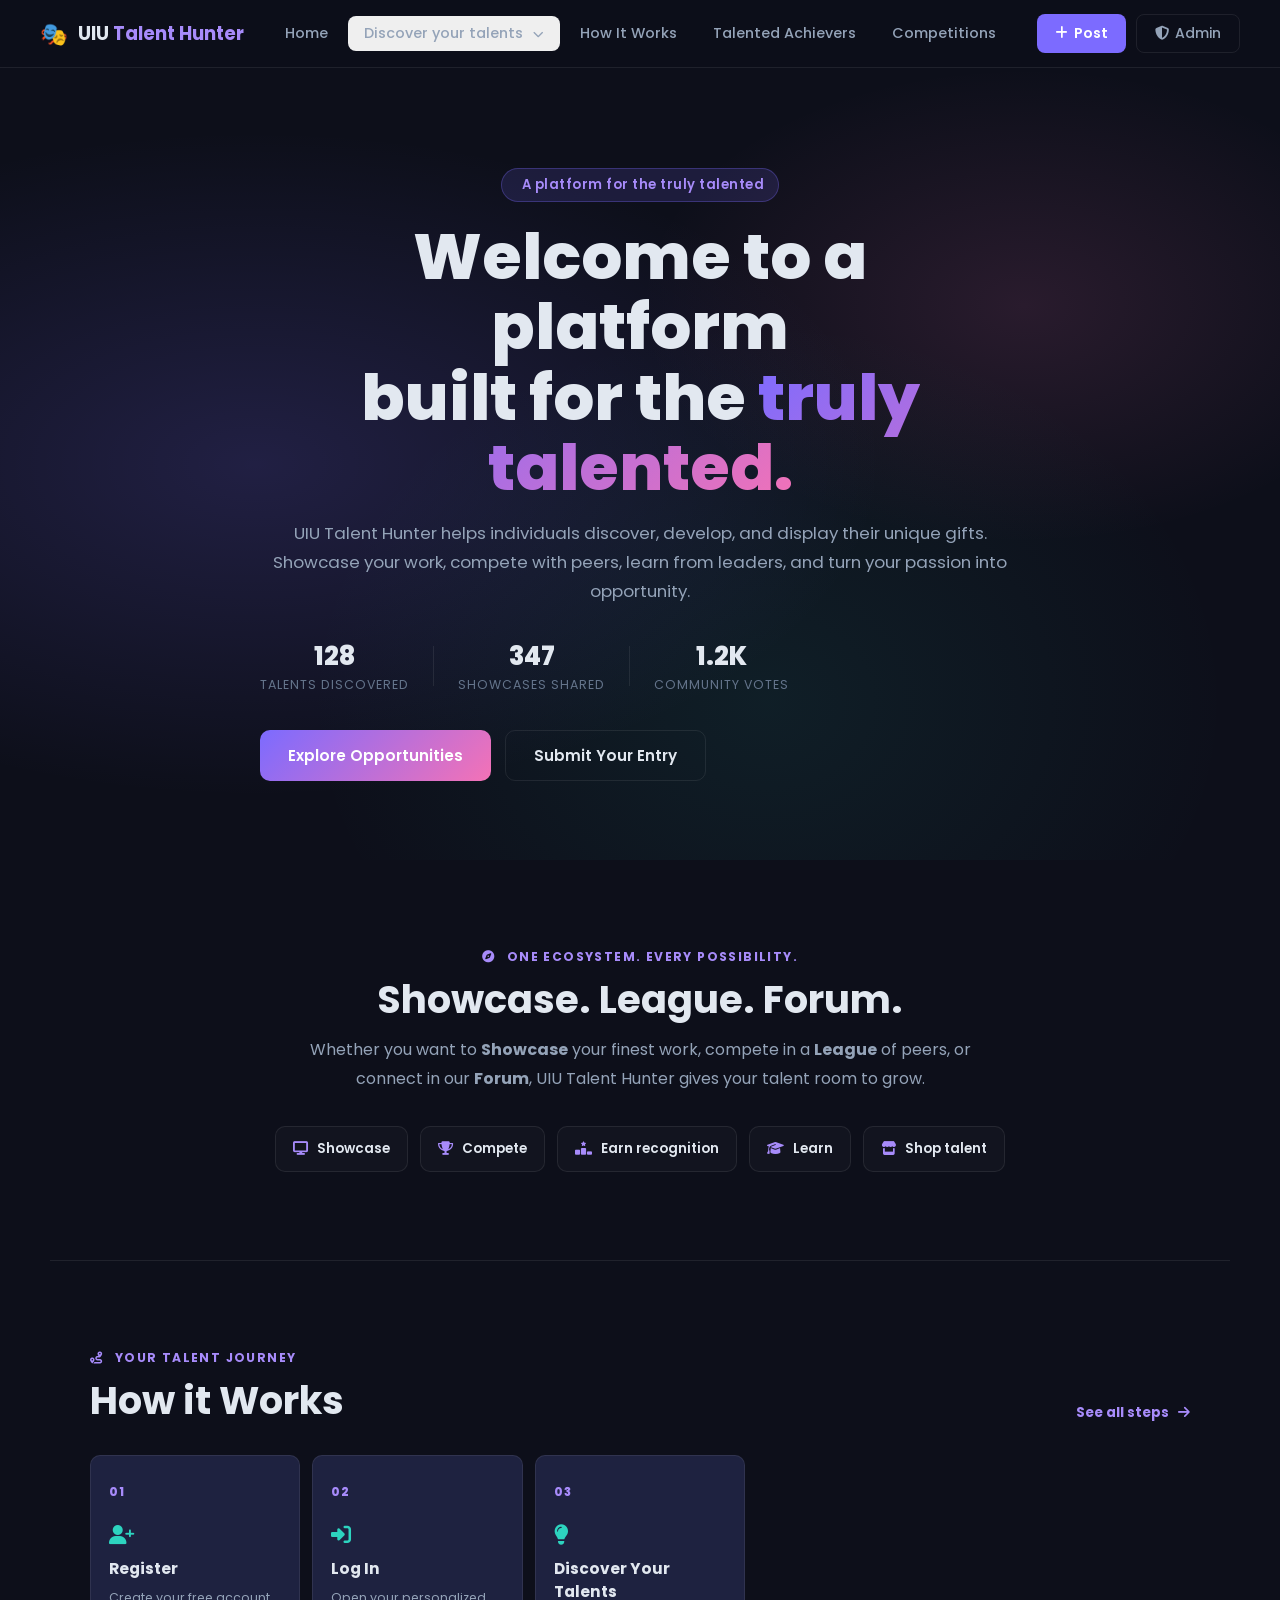
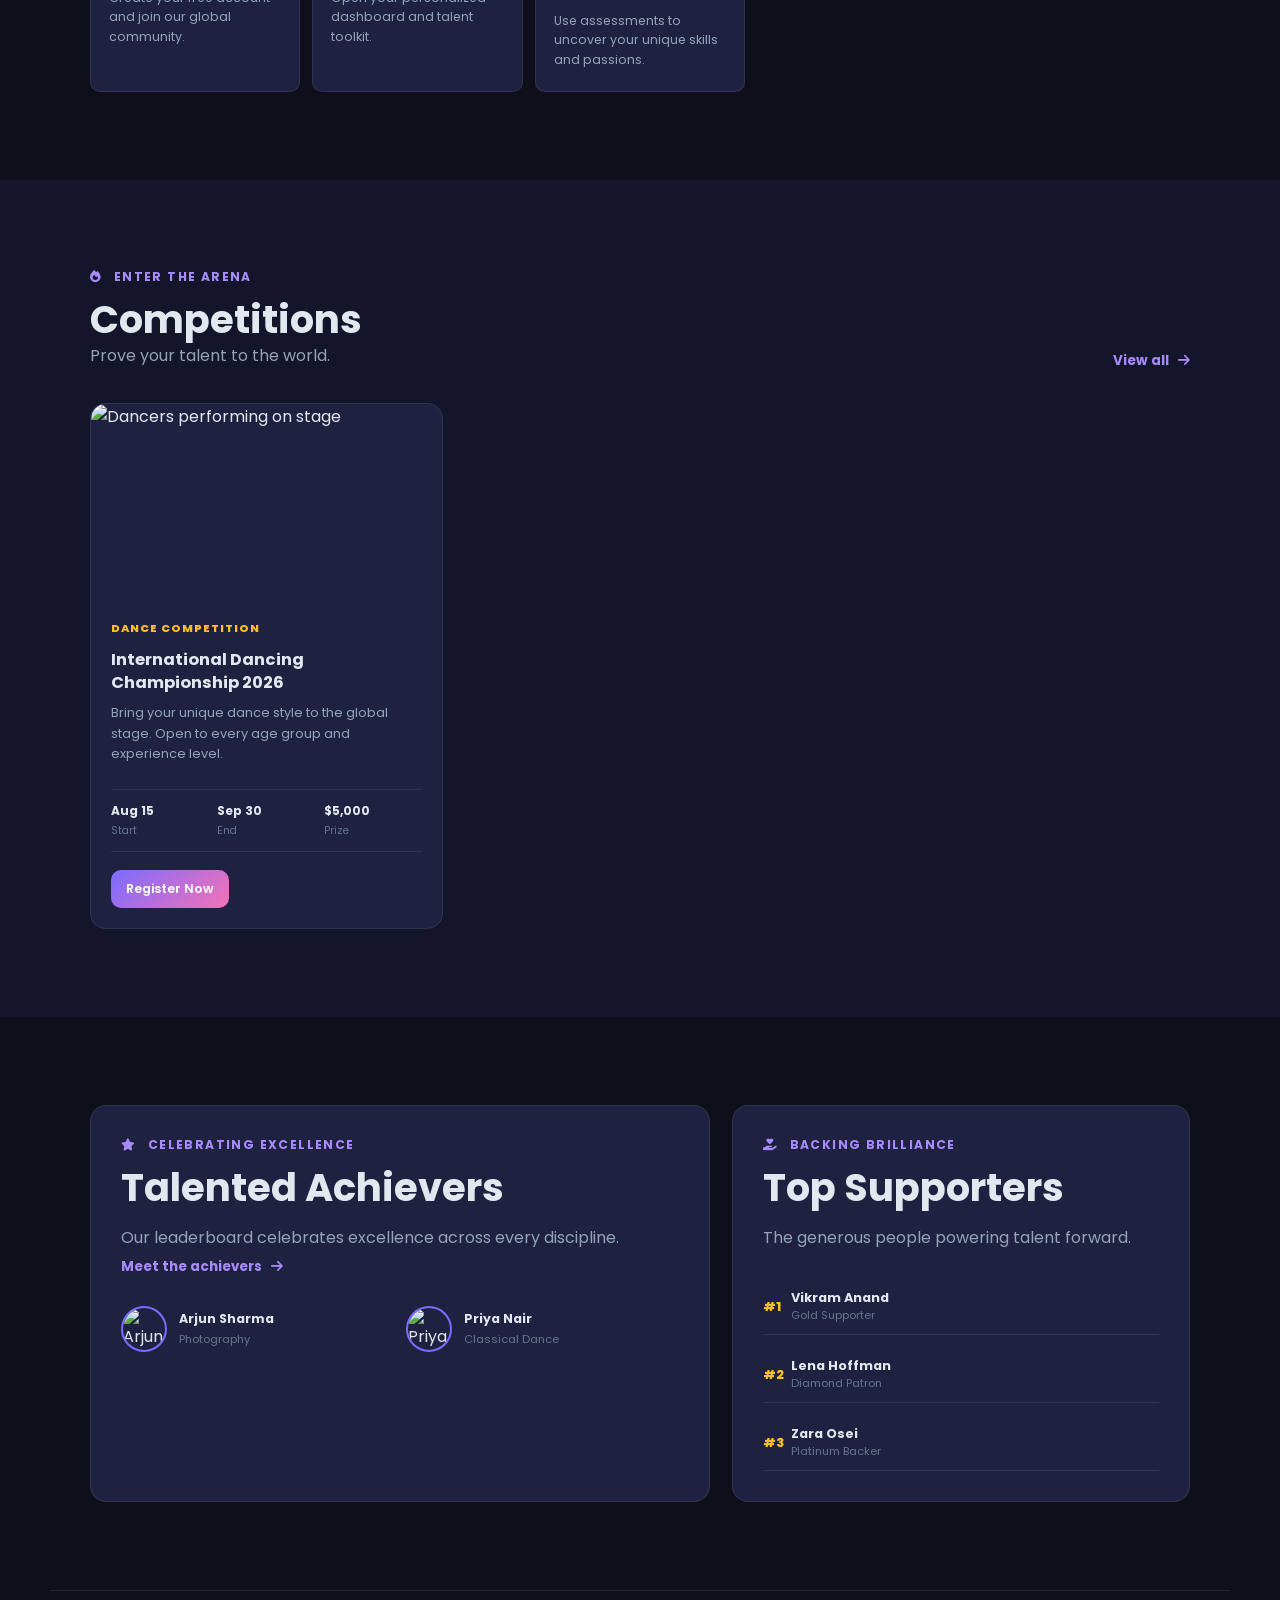
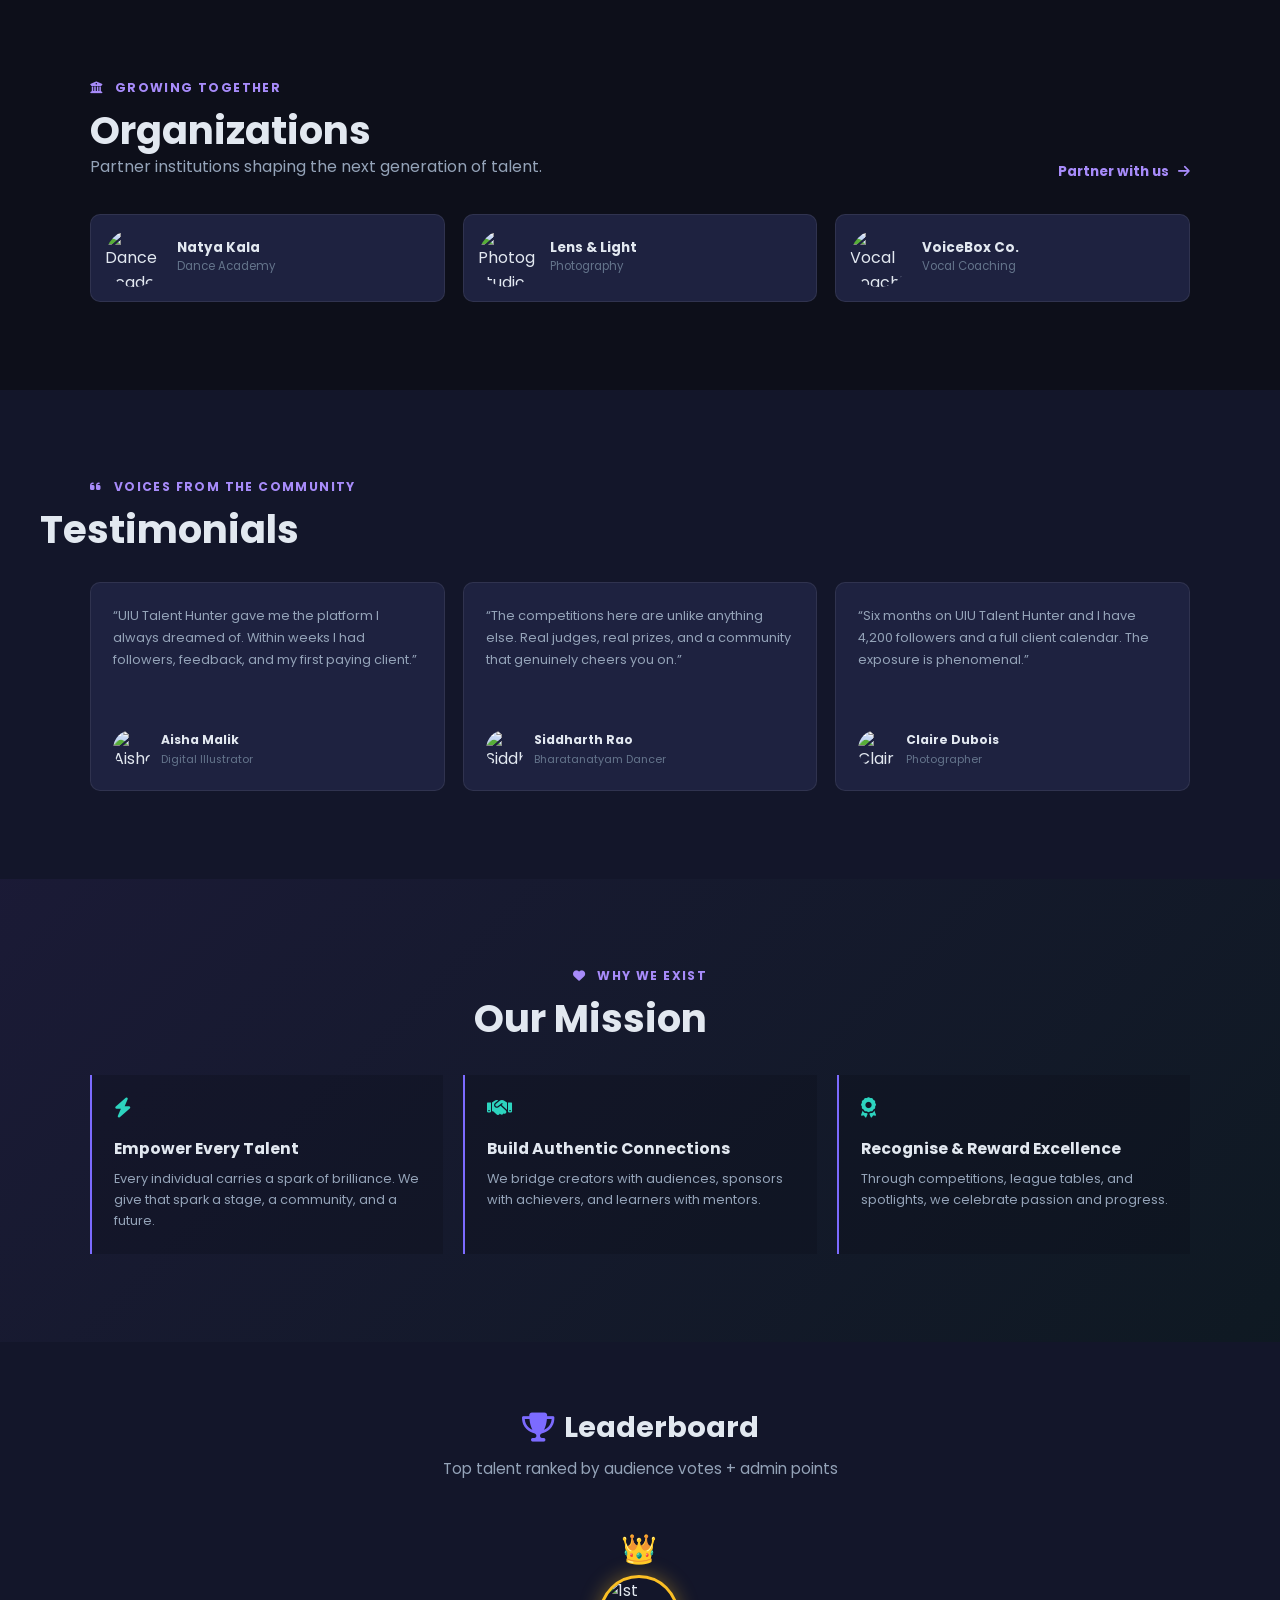
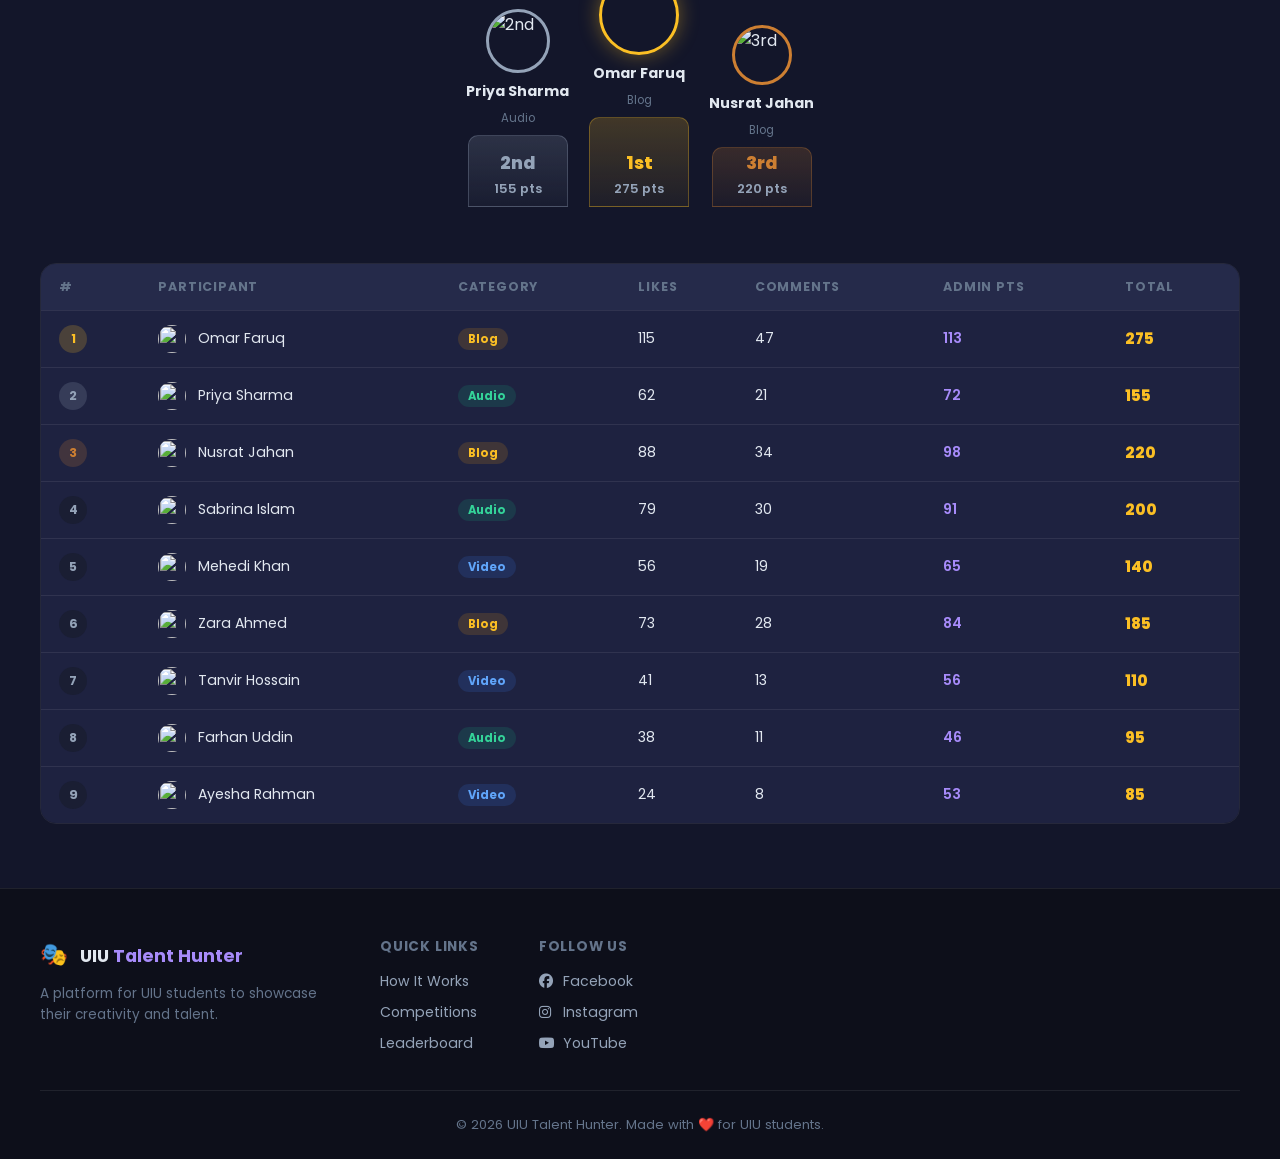
==== commit 0afadc2a: "latest update" ====
--- a/index.html
+++ b/index.html
@@ -3,25 +3,25 @@
 <head>
   <meta charset="UTF-8" />
   <meta name="viewport" content="width=device-width, initial-scale=1.0" />
-  <title>UIU Talent Show</title>
+  <title>UIU Talent Hunter</title>
   <link rel="stylesheet" href="style.css" />
   <link href="https://fonts.googleapis.com/css2?family=Poppins:wght@300;400;500;600;700;800&display=swap" rel="stylesheet" />
   <link rel="stylesheet" href="https://cdnjs.cloudflare.com/ajax/libs/font-awesome/6.5.0/css/all.min.css" />
 </head>
-<body>
+<body class="home-page">
 
   <!-- ========== NAVBAR ========== -->
   <nav class="navbar">
     <div class="nav-brand">
       <span class="brand-icon">🎭</span>
-      <span class="brand-text">UIU <span class="highlight">Talent Show</span></span>
+      <span class="brand-text">UIU <span class="highlight">Talent Hunter</span></span>
     </div>
     <ul class="nav-links">
-      <li><a href="#home" class="nav-link active">Home</a></li>
-      <li><a href="#video" class="nav-link">Video</a></li>
-      <li><a href="#audio" class="nav-link">Audio</a></li>
-      <li><a href="#blog" class="nav-link">Blog</a></li>
-      <li><a href="#leaderboard" class="nav-link">Leaderboard</a></li>
+      <li><a href="index.html" class="nav-link active">Home</a></li>
+      <li class="nav-dropdown"><button class="nav-link dropdown-toggle" type="button" onclick="toggleTalentMenu(event)">Discover your talents <i class="fas fa-chevron-down"></i></button><div class="dropdown-menu"><a href="video.html"><i class="fas fa-video"></i> Video</a><a href="audio.html"><i class="fas fa-music"></i> Audio</a><a href="blog.html"><i class="fas fa-align-left"></i> Text</a></div></li>
+      <li><a href="how-it-works.html" class="nav-link">How It Works</a></li>
+      <li><a href="achievers.html" class="nav-link">Talented Achievers</a></li>
+      <li><a href="competitions.html" class="nav-link">Competitions</a></li>
     </ul>
     <div class="nav-actions">
       <button class="btn-upload" onclick="openModal('upload-modal')"><i class="fas fa-plus"></i> Post</button>
@@ -34,18 +34,18 @@
   <section id="home" class="hero">
     <div class="hero-bg"></div>
     <div class="hero-content">
-      <p class="hero-badge"><i class="fas fa-star"></i> Season 2026</p>
-      <h1 class="hero-title">Unleash Your <span class="gradient-text">Talent</span></h1>
-      <p class="hero-subtitle">Share your videos, music, and stories with the UIU community. Get recognized. Shine bright.</p>
+      <p class="hero-badge"><i class="fas fa-sparkles"></i> A platform for the truly talented</p>
+      <h1 class="hero-title">Welcome to a platform<br />built for the <span class="gradient-text">truly talented.</span></h1>
+      <p class="hero-subtitle">UIU Talent Hunter helps individuals discover, develop, and display their unique gifts. Showcase your work, compete with peers, learn from leaders, and turn your passion into opportunity.</p>
       <div class="hero-stats">
-        <div class="stat"><span class="stat-num">128</span><span class="stat-label">Participants</span></div>
+        <div class="stat"><span class="stat-num">128</span><span class="stat-label">Talents discovered</span></div>
         <div class="stat-divider"></div>
-        <div class="stat"><span class="stat-num">347</span><span class="stat-label">Posts</span></div>
+        <div class="stat"><span class="stat-num">347</span><span class="stat-label">Showcases shared</span></div>
         <div class="stat-divider"></div>
-        <div class="stat"><span class="stat-num">1.2K</span><span class="stat-label">Votes</span></div>
+        <div class="stat"><span class="stat-num">1.2K</span><span class="stat-label">Community votes</span></div>
       </div>
       <div class="hero-btns">
-        <a href="#video" class="btn-primary">Explore Talents</a>
+        <a href="#competitions" class="btn-primary">Explore Opportunities</a>
         <button class="btn-secondary" onclick="openModal('upload-modal')">Submit Your Entry</button>
       </div>
     </div>
@@ -56,14 +56,65 @@
     </div>
   </section>
 
-  <!-- ========== SECTION TABS ========== -->
+  <main class="home-discovery">
+    <section class="welcome-section home-section">
+      <div class="section-kicker"><i class="fas fa-compass"></i> One ecosystem. Every possibility.</div>
+      <h2>Showcase. League. Forum.</h2>
+      <p class="section-lead">Whether you want to <strong>Showcase</strong> your finest work, compete in a <strong>League</strong> of peers, or connect in our <strong>Forum</strong>, UIU Talent Hunter gives your talent room to grow.</p>
+      <div class="feature-row">
+        <a class="feature-chip" href="video.html"><i class="fas fa-display"></i><span>Showcase</span></a>
+        <a class="feature-chip" href="competitions.html"><i class="fas fa-trophy"></i><span>Compete</span></a>
+        <a class="feature-chip" href="#leaderboard"><i class="fas fa-ranking-star"></i><span>Earn recognition</span></a>
+        <a class="feature-chip" href="#mission"><i class="fas fa-graduation-cap"></i><span>Learn</span></a>
+        <a class="feature-chip" href="#mission"><i class="fas fa-store"></i><span>Shop talent</span></a>
+      </div>
+    </section>
+
+    <section id="how-it-works" class="how-section home-section">
+      <div class="section-heading-row"><div><div class="section-kicker"><i class="fas fa-route"></i> Your talent journey</div><h2>How it Works</h2></div><a class="text-link" href="how-it-works.html">See all steps <i class="fas fa-arrow-right"></i></a></div>
+      <div class="steps-grid">
+        <article class="step-card"><span>01</span><i class="fas fa-user-plus"></i><h3>Register</h3><p>Create your free account and join our global community.</p></article>
+        <article class="step-card"><span>02</span><i class="fas fa-right-to-bracket"></i><h3>Log In</h3><p>Open your personalized dashboard and talent toolkit.</p></article>
+        <article class="step-card"><span>03</span><i class="fas fa-lightbulb"></i><h3>Discover Your Talents</h3><p>Use assessments to uncover your unique skills and passions.</p></article>
+        <article class="step-card"><span>04</span><i class="fas fa-upload"></i><h3>Showcase</h3><p>Upload work, portfolios, or performances for the world to see.</p></article>
+        <article class="step-card"><span>05</span><i class="fas fa-medal"></i><h3>Compete</h3><p>Enter challenges, test your skills, and climb leaderboards.</p></article>
+        <article class="step-card"><span>06</span><i class="fas fa-people-group"></i><h3>League</h3><p>Join specialized circles and grow alongside your peers.</p></article>
+        <article class="step-card"><span>07</span><i class="fas fa-comments"></i><h3>Forum</h3><p>Ask questions, share knowledge, and build real connections.</p></article>
+        <article class="step-card"><span>08</span><i class="fas fa-coins"></i><h3>Earn</h3><p>Monetize your talent through prizes, sponsors, and the marketplace.</p></article>
+        <article class="step-card"><span>09</span><i class="fas fa-book-open"></i><h3>Learn</h3><p>Access courses, tutorials, and insights from industry leaders.</p></article>
+        <article class="step-card"><span>10</span><i class="fas fa-bag-shopping"></i><h3>Shops</h3><p>Discover unique services and products from gifted creators.</p></article>
+      </div>
+    </section>
+
+    <section id="competitions" class="competition-preview home-section">
+      <div class="section-heading-row"><div><div class="section-kicker"><i class="fas fa-fire"></i> Enter the arena</div><h2>Competitions</h2><p class="section-lead">Prove your talent to the world.</p></div><a class="text-link" href="competitions.html">View all <i class="fas fa-arrow-right"></i></a></div>
+      <div class="competition-grid">
+        <article class="competition-card"><img src="https://images.unsplash.com/photo-1504609813442-a8924e83f76e?w=640&h=360&fit=crop&auto=format" alt="Dancers performing on stage" /><div class="competition-body"><span class="competition-type">Dance Competition</span><h3>International Dancing Championship 2026</h3><p>Bring your unique dance style to the global stage. Open to every age group and experience level.</p><div class="competition-meta"><span><b>Aug 15</b> Start</span><span><b>Sep 30</b> End</span><span><b>$5,000</b> Prize</span></div><a class="btn-primary" href="competitions.html">Register Now</a></div></article>
+        <article class="competition-card"><img src="https://images.unsplash.com/photo-1485846234645-a62644f84728?w=640&h=360&fit=crop&auto=format" alt="Actor performing on a stage" /><div class="competition-body"><span class="competition-type">Acting Competition</span><h3>UIU Stage &amp; Screen Acting Awards</h3><p>Perform a monologue, scene, or original piece in front of industry judges.</p><div class="competition-meta"><span><b>Aug 10</b> Start</span><span><b>Sep 30</b> End</span><span><b>$2,500</b> Prize</span></div><a class="btn-primary" href="competitions.html">Register Now</a></div></article>
+        <article class="competition-card"><img src="https://images.unsplash.com/photo-1511671782779-c97d3d27a1d4?w=640&h=360&fit=crop&auto=format" alt="Musician performing with a microphone" /><div class="competition-body"><span class="competition-type">Music Competition</span><h3>UIU Music Fest — Emerging Artists Showcase</h3><p>From acoustic sets to full bands, if it moves you, it will move us.</p><div class="competition-meta"><span><b>Aug 5</b> Start</span><span><b>Oct 1</b> End</span><span><b>$4,000</b> Prize</span></div><a class="btn-primary" href="competitions.html">Register Now</a></div></article>
+      </div>
+    </section>
+
+    <section class="community-section home-section">
+      <div class="community-panel achievers-panel"><div class="section-kicker"><i class="fas fa-star"></i> Celebrating excellence</div><h2>Talented Achievers</h2><p class="section-lead">Our leaderboard celebrates excellence across every discipline.</p><a class="text-link" href="achievers.html">Meet the achievers <i class="fas fa-arrow-right"></i></a><div class="person-row"><img src="https://images.unsplash.com/photo-1507003211169-0a1dd7228f2d?w=220&h=220&fit=crop&auto=format" alt="Arjun Sharma" /><div><strong>Arjun Sharma</strong><span>Photography</span></div><img src="https://images.unsplash.com/photo-1438761681033-6461ffad8d80?w=220&h=220&fit=crop&auto=format" alt="Priya Nair" /><div><strong>Priya Nair</strong><span>Classical Dance</span></div></div></div>
+      <div class="community-panel supporters-panel"><div class="section-kicker"><i class="fas fa-hand-holding-heart"></i> Backing brilliance</div><h2>Top Supporters</h2><p class="section-lead">The generous people powering talent forward.</p><div class="supporter-list"><div><span>#1</span><strong>Vikram Anand</strong><small>Gold Supporter</small></div><div><span>#2</span><strong>Lena Hoffman</strong><small>Diamond Patron</small></div><div><span>#3</span><strong>Zara Osei</strong><small>Platinum Backer</small></div></div></div>
+    </section>
+
+    <section class="organizations-section home-section"><div class="section-heading-row"><div><div class="section-kicker"><i class="fas fa-building-columns"></i> Growing together</div><h2>Organizations</h2><p class="section-lead">Partner institutions shaping the next generation of talent.</p></div><a class="text-link" href="#mission">Partner with us <i class="fas fa-arrow-right"></i></a></div><div class="organization-grid"><article><img src="https://images.unsplash.com/photo-1547153760-18fc86324498?w=220&h=220&fit=crop&auto=format" alt="Dance academy" /><strong>Natya Kala</strong><span>Dance Academy</span></article><article><img src="https://images.unsplash.com/photo-1542038784456-1ea8e935640e?w=220&h=220&fit=crop&auto=format" alt="Photography studio" /><strong>Lens &amp; Light</strong><span>Photography</span></article><article><img src="https://images.unsplash.com/photo-1493225457124-a3eb161ffa5f?w=220&h=220&fit=crop&auto=format" alt="Vocal coaching" /><strong>VoiceBox Co.</strong><span>Vocal Coaching</span></article></div></section>
+
+    <section class="testimonials-section home-section"><div class="section-kicker"><i class="fas fa-quote-left"></i> Voices from the community</div><h2>Testimonials</h2><div class="testimonial-grid"><blockquote><p>“UIU Talent Hunter gave me the platform I always dreamed of. Within weeks I had followers, feedback, and my first paying client.”</p><footer><img src="https://images.unsplash.com/photo-1438761681033-6461ffad8d80?w=80&h=80&fit=crop&auto=format" alt="Aisha Malik" /><span><strong>Aisha Malik</strong><small>Digital Illustrator</small></span></footer></blockquote><blockquote><p>“The competitions here are unlike anything else. Real judges, real prizes, and a community that genuinely cheers you on.”</p><footer><img src="https://images.unsplash.com/photo-1507003211169-0a1dd7228f2d?w=80&h=80&fit=crop&auto=format" alt="Siddharth Rao" /><span><strong>Siddharth Rao</strong><small>Bharatanatyam Dancer</small></span></footer></blockquote><blockquote><p>“Six months on UIU Talent Hunter and I have 4,200 followers and a full client calendar. The exposure is phenomenal.”</p><footer><img src="https://images.unsplash.com/photo-1534528741775-53994a69daeb?w=80&h=80&fit=crop&auto=format" alt="Claire Dubois" /><span><strong>Claire Dubois</strong><small>Photographer</small></span></footer></blockquote></div></section>
+
+    <section id="mission" class="mission-section home-section"><div class="section-kicker"><i class="fas fa-heart"></i> Why we exist</div><h2>Our Mission</h2><div class="mission-grid"><article><i class="fas fa-bolt"></i><h3>Empower Every Talent</h3><p>Every individual carries a spark of brilliance. We give that spark a stage, a community, and a future.</p></article><article><i class="fas fa-handshake"></i><h3>Build Authentic Connections</h3><p>We bridge creators with audiences, sponsors with achievers, and learners with mentors.</p></article><article><i class="fas fa-award"></i><h3>Recognise &amp; Reward Excellence</h3><p>Through competitions, league tables, and spotlights, we celebrate passion and progress.</p></article></div></section>
+  </main>
+
+  <!--  SECTION TABS  -->
   <div class="section-tabs" id="content-area">
-    <button class="tab-btn active" onclick="showTab('video')"><i class="fas fa-video"></i> Video</button>
-    <button class="tab-btn" onclick="showTab('audio')"><i class="fas fa-music"></i> Audio</button>
-    <button class="tab-btn" onclick="showTab('blog')"><i class="fas fa-pen-nib"></i> Blog</button>
+    <a class="tab-btn active" href="video.html"><i class="fas fa-video"></i> Video</a>
+    <a class="tab-btn" href="audio.html"><i class="fas fa-music"></i> Audio</a>
+    <a class="tab-btn" href="blog.html"><i class="fas fa-pen-nib"></i> Blog</a>
   </div>
 
-  <!-- ========== VIDEO SECTION ========== -->
+  <!--  VIDEO SECTION  -->
   <section id="video" class="content-section active-tab">
     <div class="section-header">
       <h2><i class="fas fa-video"></i> Video Entries</h2>
@@ -180,7 +231,7 @@
     </div>
   </section>
 
-  <!-- ========== AUDIO SECTION ========== -->
+  <!--  AUDIO SECTION  -->
   <section id="audio" class="content-section hidden-tab">
     <div class="section-header">
       <h2><i class="fas fa-music"></i> Audio Entries</h2>
@@ -318,7 +369,7 @@
     </div>
   </section>
 
-  <!-- ========== BLOG SECTION ========== -->
+  <!-- BLOG SECTION  -->
   <section id="blog" class="content-section hidden-tab">
     <div class="section-header">
       <h2><i class="fas fa-pen-nib"></i> Blog Entries</h2>
@@ -455,7 +506,7 @@
     </div>
   </section>
 
-  <!-- ========== LEADERBOARD ========== -->
+  <!--  LEADERBOARD  -->
   <section id="leaderboard" class="leaderboard-section">
     <div class="section-header">
       <h2><i class="fas fa-trophy"></i> Leaderboard</h2>
@@ -598,14 +649,13 @@
     <div class="footer-content">
       <div class="footer-brand">
         <span class="brand-icon">🎭</span>
-        <span class="brand-text">UIU <span class="highlight">Talent Show</span></span>
+        <span class="brand-text">UIU <span class="highlight">Talent Hunter</span></span>
         <p>A platform for UIU students to showcase their creativity and talent.</p>
       </div>
       <div class="footer-links">
         <h5>Quick Links</h5>
-        <a href="#video">Video</a>
-        <a href="#audio">Audio</a>
-        <a href="#blog">Blog</a>
+        <a href="#how-it-works">How It Works</a>
+        <a href="competitions.html">Competitions</a>
         <a href="#leaderboard">Leaderboard</a>
       </div>
       <div class="footer-links">
@@ -616,7 +666,7 @@
       </div>
     </div>
     <div class="footer-bottom">
-      <p>© 2026 UIU Talent Show. Made with ❤️ for UIU students.</p>
+      <p>© 2026 UIU Talent Hunter. Made with ❤️ for UIU students.</p>
     </div>
   </footer>
 
--- a/style.css
+++ b/style.css
@@ -98,6 +98,16 @@
   background: var(--bg3);
 }
 
+.nav-dropdown { position: relative; }
+.dropdown-toggle { border: 0; cursor: pointer; font-family: inherit; }
+.dropdown-toggle i { margin-left: 6px; font-size: .68rem; transition: transform .2s ease; }
+.nav-dropdown.open .dropdown-toggle i { transform: rotate(180deg); }
+.dropdown-menu { position: absolute; top: calc(100% + 12px); left: 0; min-width: 178px; padding: 8px; background: rgba(30,34,64,.98); border: 1px solid var(--border); border-radius: 12px; box-shadow: var(--shadow); opacity: 0; visibility: hidden; transform: translateY(-6px); transition: .2s ease; }
+.nav-dropdown.open .dropdown-menu { opacity: 1; visibility: visible; transform: translateY(0); }
+.dropdown-menu a { display: flex; align-items: center; gap: 10px; padding: 11px 12px; border-radius: 8px; color: var(--text2); text-decoration: none; font-size: .82rem; }
+.dropdown-menu a:hover { color: var(--text); background: var(--bg3); }
+.dropdown-menu a i { width: 16px; color: var(--accent2); }
+
 .nav-actions { display: flex; gap: 10px; }
 
 .btn-upload {
@@ -329,6 +339,91 @@
 
 .hidden-tab { display: none; }
 .active-tab { display: block; }
+
+/* Category entries now live on their own pages. */
+.home-page .content-section { display: none; }
+.home-page .section-tabs { display: none; }
+.home-page .hero { justify-content: center; text-align: center; }
+.home-page .hero-content { max-width: 760px; }
+.home-page .hero-cards { display: none; }
+.tab-btn { text-decoration: none; }
+
+/* ======================================== HOME DISCOVERY */
+.home-discovery { background: var(--bg); }
+.home-section { max-width: 1180px; margin: 0 auto; padding: 88px 40px; }
+.section-kicker { color: var(--accent2); font-size: .76rem; font-weight: 700; letter-spacing: 1.4px; text-transform: uppercase; }
+.section-kicker i { margin-right: 7px; }
+.home-section h2 { font-size: clamp(1.8rem, 3vw, 2.65rem); line-height: 1.15; margin: 12px 0 14px; }
+.section-lead { max-width: 720px; color: var(--text2); line-height: 1.8; }
+.welcome-section { text-align: center; border-bottom: 1px solid var(--border); }
+.welcome-section .section-lead { margin: 0 auto; }
+.feature-row { display: flex; justify-content: center; gap: 12px; flex-wrap: wrap; margin-top: 32px; }
+.feature-chip { display: inline-flex; align-items: center; gap: 9px; padding: 12px 17px; border: 1px solid var(--border); border-radius: 10px; color: var(--text); background: rgba(255,255,255,.025); text-decoration: none; font-size: .84rem; font-weight: 600; transition: .2s ease; }
+.feature-chip:hover { transform: translateY(-3px); border-color: var(--accent); background: var(--bg3); }
+.feature-chip i { color: var(--accent2); }
+.section-heading-row { display: flex; align-items: end; justify-content: space-between; gap: 24px; margin-bottom: 32px; }
+.section-heading-row h2 { margin-bottom: 0; }
+.section-mark { color: var(--text3); font-size: .8rem; letter-spacing: 2px; }
+.text-link { color: var(--accent2); font-size: .84rem; font-weight: 700; text-decoration: none; white-space: nowrap; }
+.text-link i { margin-left: 6px; transition: transform .2s ease; }
+.text-link:hover i { transform: translateX(4px); }
+.steps-grid { display: grid; grid-template-columns: repeat(5, 1fr); gap: 12px; }
+.step-card { position: relative; min-height: 190px; padding: 22px 18px; background: var(--card); border: 1px solid var(--border); border-radius: var(--radius-sm); transition: .2s ease; }
+.step-card:hover { border-color: rgba(167,139,250,.55); transform: translateY(-4px); box-shadow: var(--shadow-card); }
+.step-card > span { color: var(--accent2); font-size: .72rem; font-weight: 800; letter-spacing: 1px; }
+.step-card i { display: block; margin: 22px 0 12px; color: var(--teal); font-size: 1.25rem; }
+.step-card h3 { font-size: .96rem; margin-bottom: 8px; }
+.step-card p { color: var(--text2); font-size: .78rem; line-height: 1.55; }
+.competition-preview { max-width: none; background: var(--bg2); }
+.competition-preview > * { max-width: 1100px; margin-left: auto; margin-right: auto; }
+.competition-grid { display: grid; grid-template-columns: repeat(3, 1fr); gap: 20px; }
+.competition-card { overflow: hidden; background: var(--card); border: 1px solid var(--border); border-radius: var(--radius); }
+.competition-card > img { width: 100%; height: 190px; display: block; object-fit: cover; }
+.competition-body { padding: 20px; }
+.competition-type { color: var(--gold); font-size: .7rem; font-weight: 800; letter-spacing: 1px; text-transform: uppercase; }
+.competition-body h3 { font-size: 1.03rem; line-height: 1.4; margin: 9px 0; }
+.competition-body p { min-height: 68px; color: var(--text2); font-size: .8rem; line-height: 1.6; }
+.competition-meta { display: grid; grid-template-columns: repeat(3, 1fr); gap: 8px; margin: 18px 0; padding: 12px 0; border-top: 1px solid var(--border); border-bottom: 1px solid var(--border); }
+.competition-meta span { color: var(--text3); font-size: .65rem; }
+.competition-meta b { display: block; color: var(--text); font-size: .75rem; margin-bottom: 3px; }
+.competition-body .btn-primary { padding: 10px 15px; font-size: .78rem; }
+.community-section { display: grid; grid-template-columns: 1.15fr .85fr; gap: 22px; }
+.home-page .steps-grid .step-card:nth-child(n+4) { display: none; }
+.home-page .competition-grid .competition-card:nth-child(n+2) { display: none; }
+.community-panel { padding: 30px; background: var(--card); border: 1px solid var(--border); border-radius: var(--radius); }
+.person-row { display: grid; grid-template-columns: 46px 1fr 46px 1fr; align-items: center; gap: 12px; margin-top: 28px; }
+.person-row img { width: 46px; height: 46px; object-fit: cover; border-radius: 50%; border: 2px solid var(--accent); }
+.person-row strong, .person-row span { display: block; }
+.person-row strong { font-size: .78rem; }
+.person-row span { color: var(--text3); font-size: .7rem; margin-top: 3px; }
+.supporter-list { display: grid; gap: 12px; margin-top: 26px; }
+.supporter-list div { display: grid; grid-template-columns: 28px 1fr; align-items: center; padding: 10px 0; border-bottom: 1px solid var(--border); }
+.supporter-list span { grid-row: span 2; color: var(--gold); font-weight: 800; font-size: .78rem; }
+.supporter-list strong { font-size: .8rem; }
+.supporter-list small { color: var(--text3); font-size: .7rem; }
+.mission-section { max-width: none; background: linear-gradient(135deg, rgba(124,107,255,.12), rgba(45,212,191,.05)); text-align: center; }
+.mission-section > * { max-width: 1100px; margin-left: auto; margin-right: auto; }
+.mission-grid { display: grid; grid-template-columns: repeat(3, 1fr); gap: 20px; margin-top: 34px; text-align: left; }
+.mission-grid article { padding: 22px; border-left: 2px solid var(--accent); background: rgba(13,15,26,.3); }
+.mission-grid i { color: var(--teal); font-size: 1.25rem; }
+.mission-grid h3 { font-size: .98rem; margin: 15px 0 8px; }
+.mission-grid p { color: var(--text2); font-size: .8rem; line-height: 1.65; }
+.organizations-section { border-top: 1px solid var(--border); }
+.organization-grid { display: grid; grid-template-columns: repeat(3, 1fr); gap: 18px; }
+.organization-grid article { display: grid; grid-template-columns: 58px 1fr; grid-template-rows: 1fr 1fr; column-gap: 14px; align-items: center; padding: 14px; background: var(--card); border: 1px solid var(--border); border-radius: var(--radius-sm); }
+.organization-grid img { width: 58px; height: 58px; grid-row: span 2; border-radius: 50%; object-fit: cover; }
+.organization-grid strong { align-self: end; font-size: .84rem; }
+.organization-grid span { align-self: start; color: var(--text3); font-size: .72rem; }
+.testimonials-section { background: var(--bg2); max-width: none; }
+.testimonials-section > * { max-width: 1100px; margin-left: auto; margin-right: auto; }
+.testimonial-grid { display: grid; grid-template-columns: repeat(3, 1fr); gap: 18px; margin-top: 30px; }
+.testimonial-grid blockquote { margin: 0; padding: 22px; background: var(--card); border: 1px solid var(--border); border-radius: var(--radius-sm); }
+.testimonial-grid blockquote p { min-height: 105px; color: var(--text2); font-size: .8rem; line-height: 1.7; }
+.testimonial-grid footer { display: flex; align-items: center; gap: 10px; margin-top: 20px; }
+.testimonial-grid footer img { width: 38px; height: 38px; border-radius: 50%; object-fit: cover; }
+.testimonial-grid footer strong, .testimonial-grid footer small { display: block; }
+.testimonial-grid footer strong { font-size: .76rem; }
+.testimonial-grid footer small { color: var(--text3); font-size: .68rem; margin-top: 3px; }
 
 .section-header {
   margin-bottom: 36px;
@@ -1073,6 +1168,14 @@
   .category-select { flex-direction: column; }
   .blog-photos { grid-template-columns: 1fr; }
   .podium { gap: 10px; }
+
+  .home-section { padding: 58px 20px; }
+  .section-heading-row { align-items: flex-start; flex-direction: column; gap: 10px; }
+  .steps-grid, .competition-grid, .mission-grid, .community-section, .organization-grid, .testimonial-grid { grid-template-columns: 1fr; }
+  .competition-preview > * { margin-left: 0; margin-right: 0; }
+  .person-row { grid-template-columns: 42px 1fr; }
+  .person-row img:nth-of-type(2), .person-row div:nth-of-type(2) { display: none; }
+  .competition-meta { gap: 4px; }
 }
 
 /* ======================================== MOBILE NAV OPEN */
@@ -1090,6 +1193,10 @@
   gap: 4px;
 }
 
+.nav-open .nav-dropdown { width: 100%; }
+.nav-open .dropdown-menu { position: static; display: none; margin: 2px 0 6px; box-shadow: none; opacity: 1; visibility: visible; transform: none; }
+.nav-open .nav-dropdown.open .dropdown-menu { display: block; }
+
 .nav-open .nav-actions {
   display: flex;
   position: fixed;
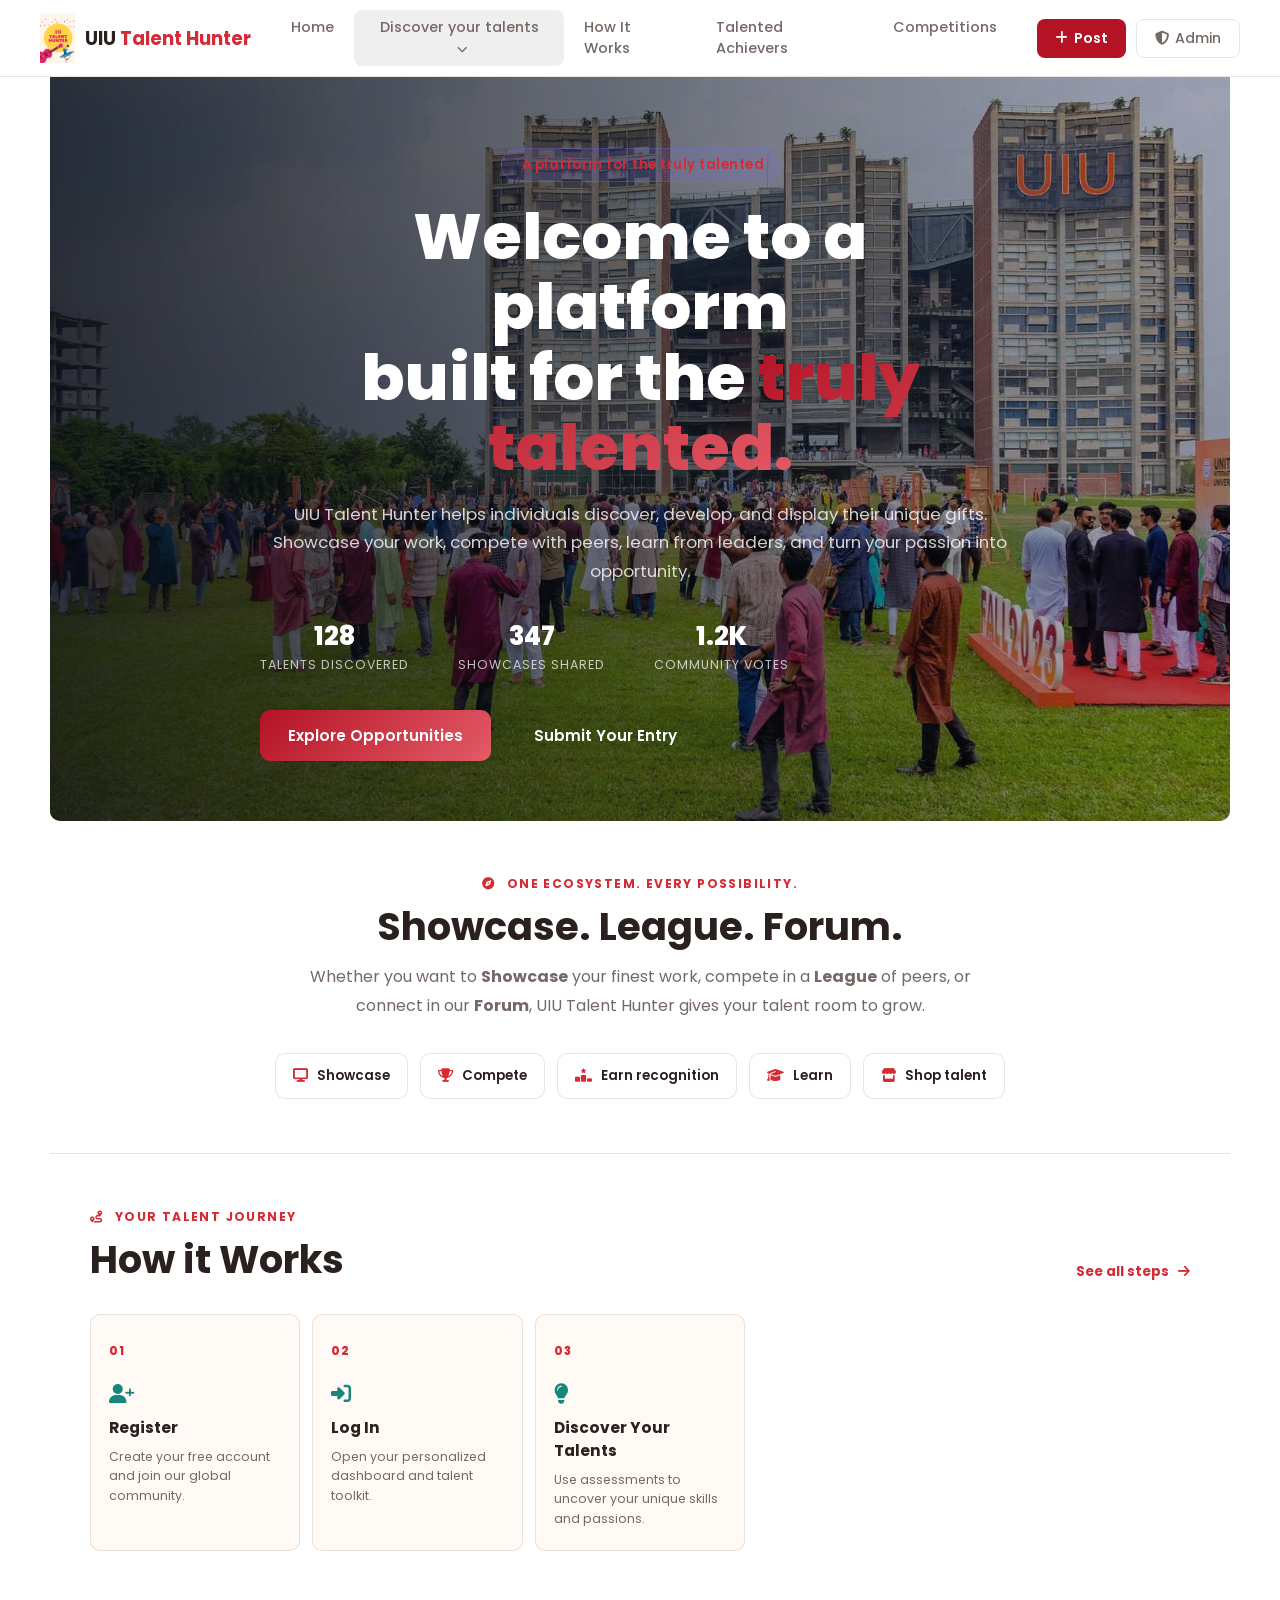
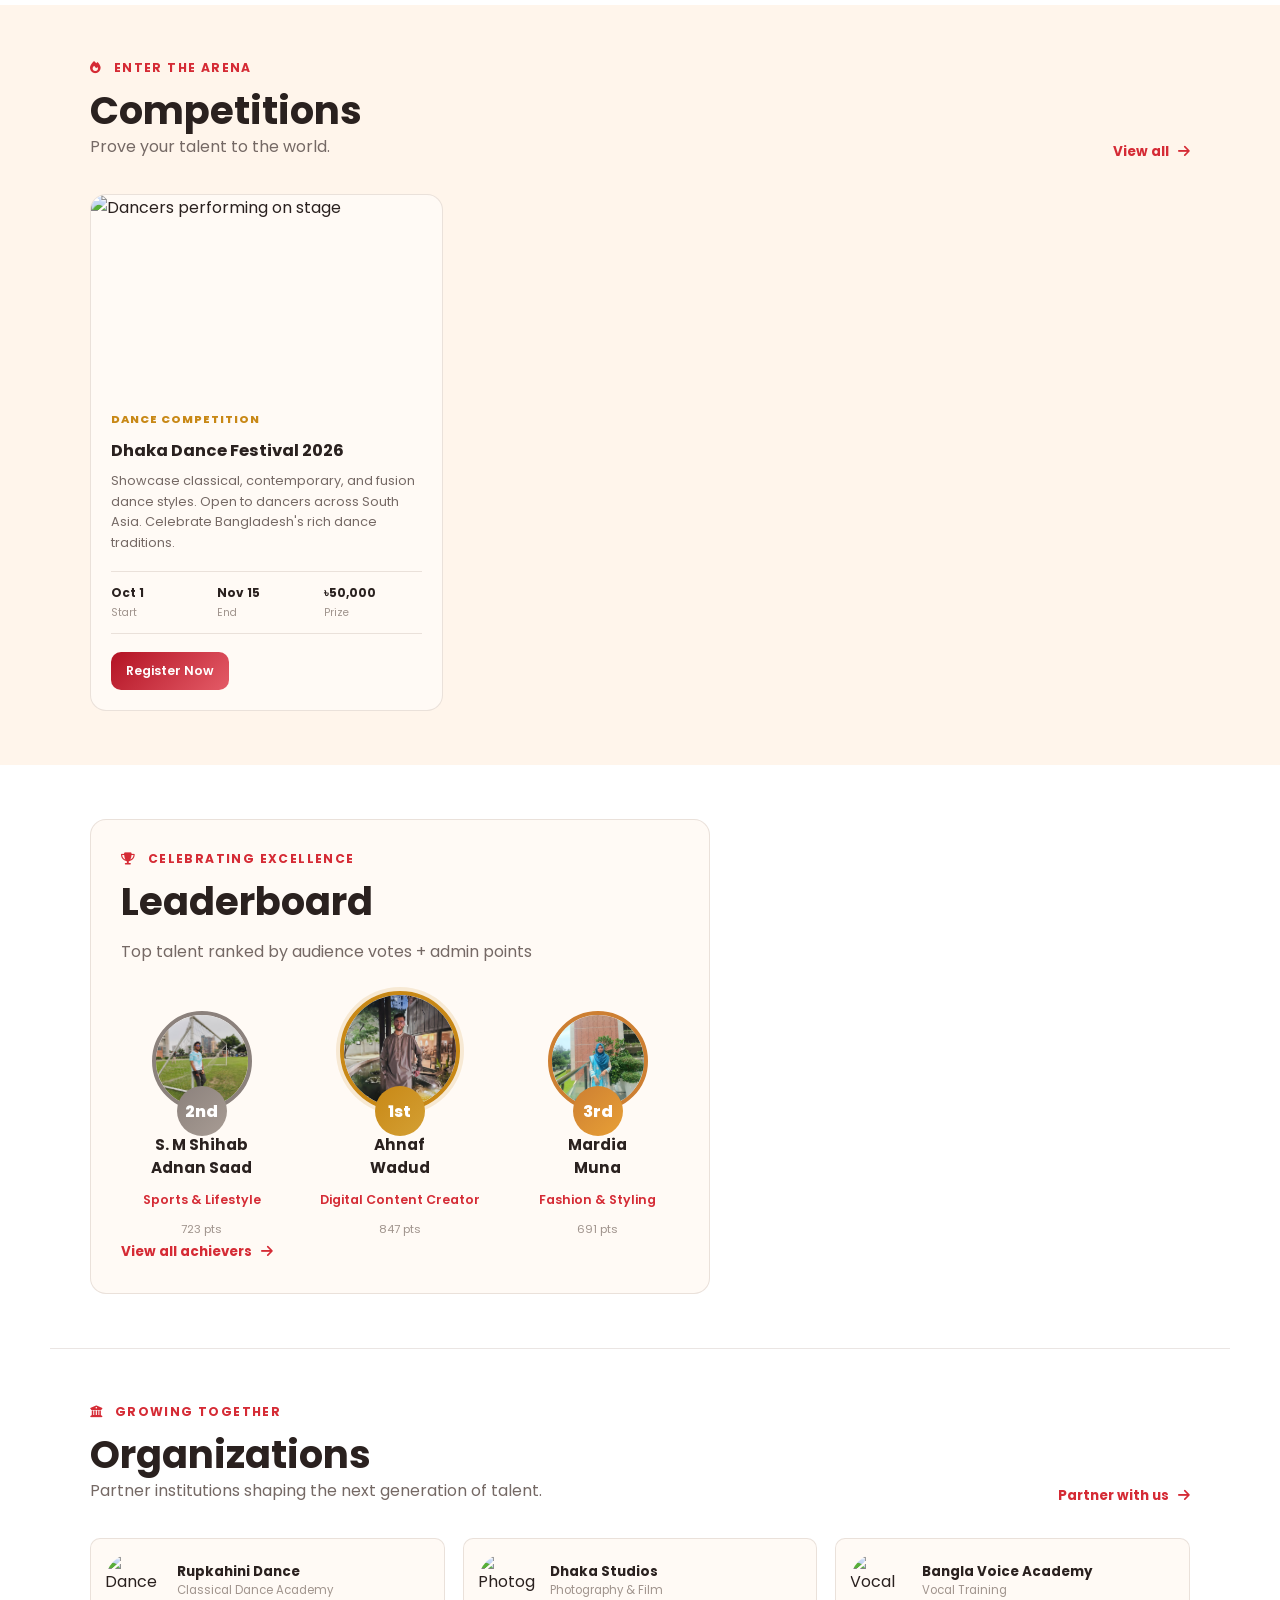
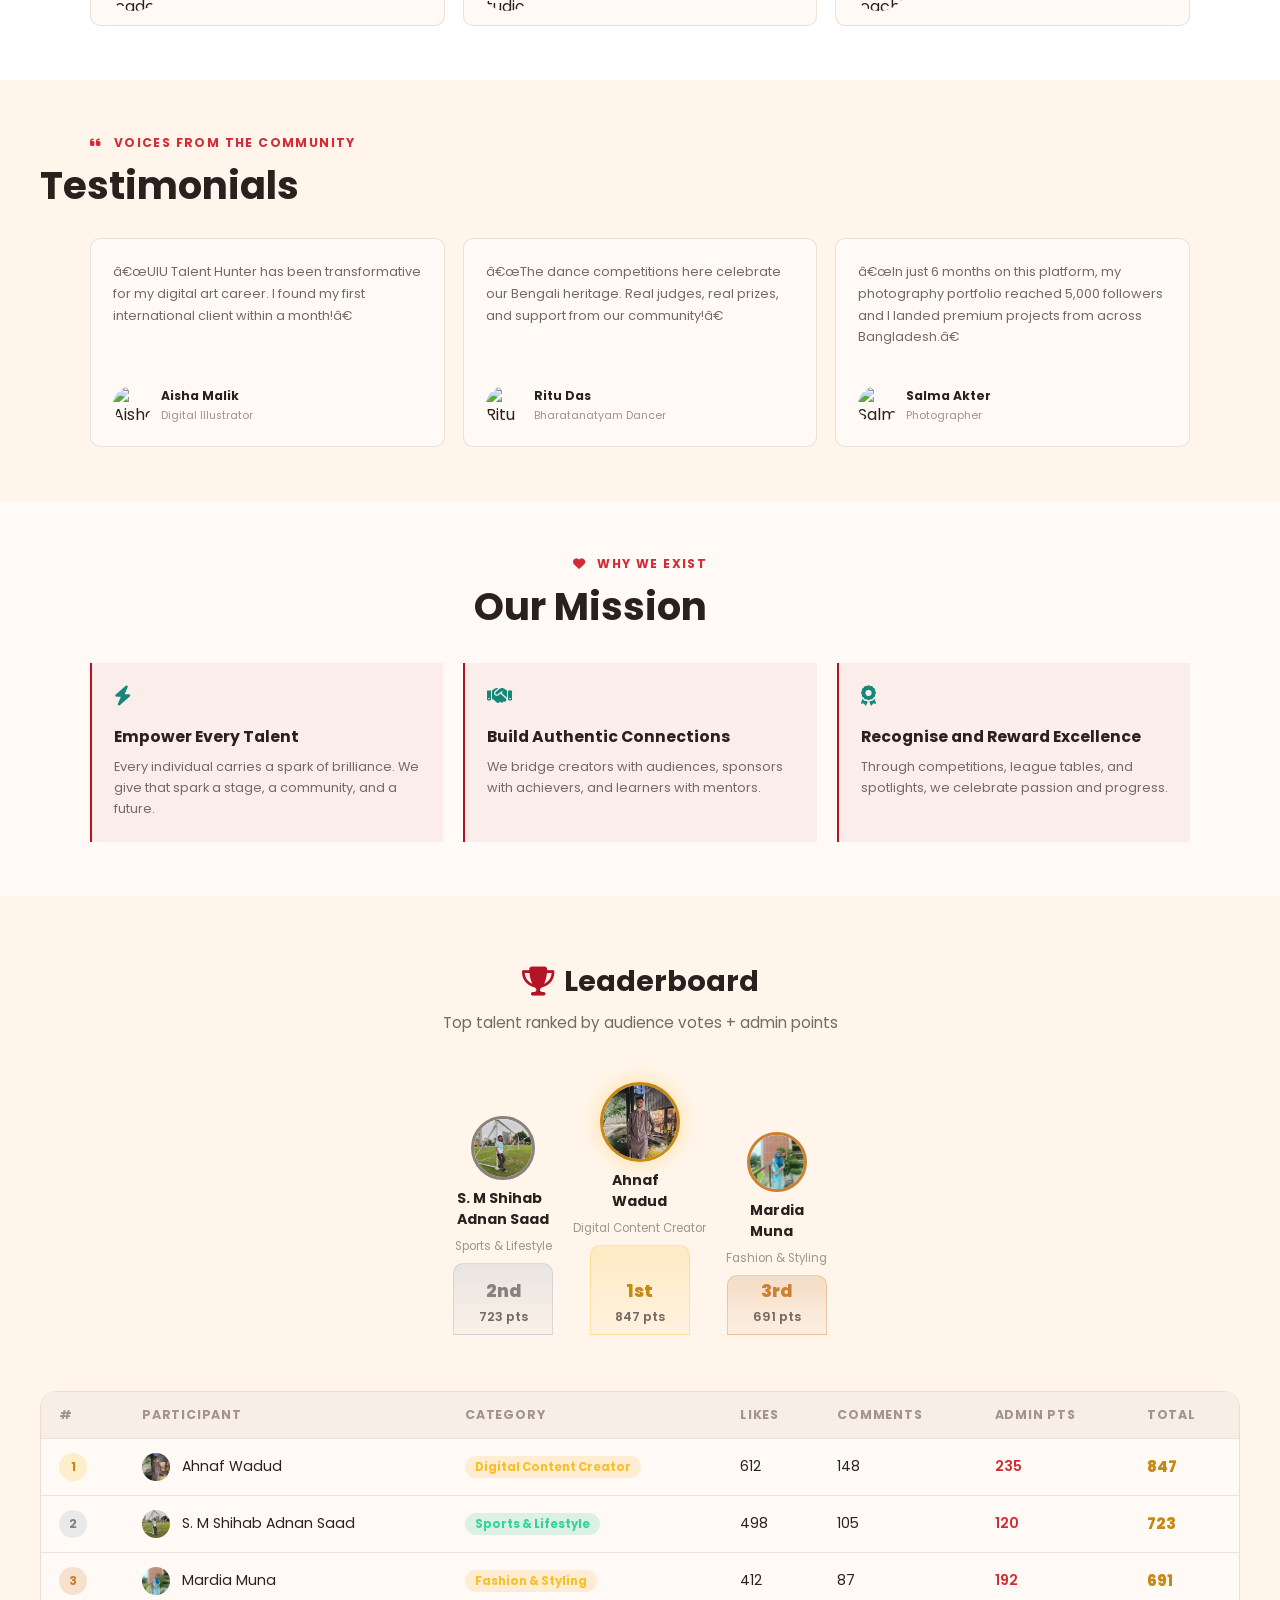
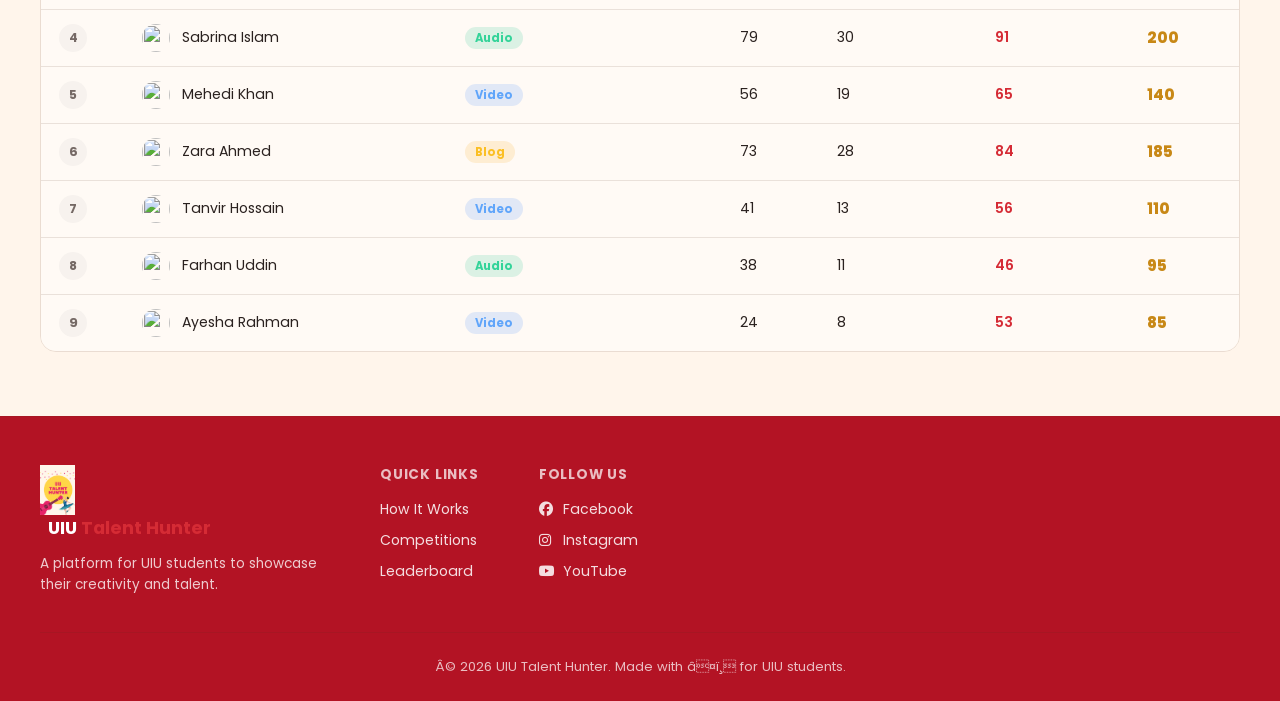
==== commit 0ef02bb1: "All Updated" ====
--- a/index.html
+++ b/index.html
@@ -1,24 +1,29 @@
 <!DOCTYPE html>
 <html lang="en">
+
 <head>
   <meta charset="UTF-8" />
   <meta name="viewport" content="width=device-width, initial-scale=1.0" />
   <title>UIU Talent Hunter</title>
   <link rel="stylesheet" href="style.css" />
-  <link href="https://fonts.googleapis.com/css2?family=Poppins:wght@300;400;500;600;700;800&display=swap" rel="stylesheet" />
+  <link href="https://fonts.googleapis.com/css2?family=Poppins:wght@300;400;500;600;700;800&display=swap"
+    rel="stylesheet" />
   <link rel="stylesheet" href="https://cdnjs.cloudflare.com/ajax/libs/font-awesome/6.5.0/css/all.min.css" />
 </head>
+
 <body class="home-page">
-
-  <!-- ========== NAVBAR ========== -->
   <nav class="navbar">
     <div class="nav-brand">
-      <span class="brand-icon">🎭</span>
+      <img src="logo.png" alt="UIU Talent Hunter Logo" class="logo-img">
       <span class="brand-text">UIU <span class="highlight">Talent Hunter</span></span>
     </div>
     <ul class="nav-links">
       <li><a href="index.html" class="nav-link active">Home</a></li>
-      <li class="nav-dropdown"><button class="nav-link dropdown-toggle" type="button" onclick="toggleTalentMenu(event)">Discover your talents <i class="fas fa-chevron-down"></i></button><div class="dropdown-menu"><a href="video.html"><i class="fas fa-video"></i> Video</a><a href="audio.html"><i class="fas fa-music"></i> Audio</a><a href="blog.html"><i class="fas fa-align-left"></i> Text</a></div></li>
+      <li class="nav-dropdown"><button class="nav-link dropdown-toggle" type="button"
+          onclick="toggleTalentMenu(event)">Discover your talents <i class="fas fa-chevron-down"></i></button>
+        <div class="dropdown-menu"><a href="video.html"><i class="fas fa-video"></i> Video</a><a href="audio.html"><i
+              class="fas fa-music"></i> Audio</a><a href="blog.html"><i class="fas fa-align-left"></i> Text</a></div>
+      </li>
       <li><a href="how-it-works.html" class="nav-link">How It Works</a></li>
       <li><a href="achievers.html" class="nav-link">Talented Achievers</a></li>
       <li><a href="competitions.html" class="nav-link">Competitions</a></li>
@@ -29,14 +34,14 @@
     </div>
     <button class="hamburger" onclick="toggleMenu()"><i class="fas fa-bars"></i></button>
   </nav>
-
-  <!-- ========== HERO ========== -->
   <section id="home" class="hero">
     <div class="hero-bg"></div>
     <div class="hero-content">
       <p class="hero-badge"><i class="fas fa-sparkles"></i> A platform for the truly talented</p>
-      <h1 class="hero-title">Welcome to a platform<br />built for the <span class="gradient-text">truly talented.</span></h1>
-      <p class="hero-subtitle">UIU Talent Hunter helps individuals discover, develop, and display their unique gifts. Showcase your work, compete with peers, learn from leaders, and turn your passion into opportunity.</p>
+      <h1 class="hero-title">Welcome to a platform<br />built for the <span class="gradient-text">truly talented.</span>
+      </h1>
+      <p class="hero-subtitle">UIU Talent Hunter helps individuals discover, develop, and display their unique gifts.
+        Showcase your work, compete with peers, learn from leaders, and turn your passion into opportunity.</p>
       <div class="hero-stats">
         <div class="stat"><span class="stat-num">128</span><span class="stat-label">Talents discovered</span></div>
         <div class="stat-divider"></div>
@@ -60,7 +65,9 @@
     <section class="welcome-section home-section">
       <div class="section-kicker"><i class="fas fa-compass"></i> One ecosystem. Every possibility.</div>
       <h2>Showcase. League. Forum.</h2>
-      <p class="section-lead">Whether you want to <strong>Showcase</strong> your finest work, compete in a <strong>League</strong> of peers, or connect in our <strong>Forum</strong>, UIU Talent Hunter gives your talent room to grow.</p>
+      <p class="section-lead">Whether you want to <strong>Showcase</strong> your finest work, compete in a
+        <strong>League</strong> of peers, or connect in our <strong>Forum</strong>, UIU Talent Hunter gives your talent
+        room to grow.</p>
       <div class="feature-row">
         <a class="feature-chip" href="video.html"><i class="fas fa-display"></i><span>Showcase</span></a>
         <a class="feature-chip" href="competitions.html"><i class="fas fa-trophy"></i><span>Compete</span></a>
@@ -71,58 +78,210 @@
     </section>
 
     <section id="how-it-works" class="how-section home-section">
-      <div class="section-heading-row"><div><div class="section-kicker"><i class="fas fa-route"></i> Your talent journey</div><h2>How it Works</h2></div><a class="text-link" href="how-it-works.html">See all steps <i class="fas fa-arrow-right"></i></a></div>
+      <div class="section-heading-row">
+        <div>
+          <div class="section-kicker"><i class="fas fa-route"></i> Your talent journey</div>
+          <h2>How it Works</h2>
+        </div><a class="text-link" href="how-it-works.html">See all steps <i class="fas fa-arrow-right"></i></a>
+      </div>
       <div class="steps-grid">
-        <article class="step-card"><span>01</span><i class="fas fa-user-plus"></i><h3>Register</h3><p>Create your free account and join our global community.</p></article>
-        <article class="step-card"><span>02</span><i class="fas fa-right-to-bracket"></i><h3>Log In</h3><p>Open your personalized dashboard and talent toolkit.</p></article>
-        <article class="step-card"><span>03</span><i class="fas fa-lightbulb"></i><h3>Discover Your Talents</h3><p>Use assessments to uncover your unique skills and passions.</p></article>
-        <article class="step-card"><span>04</span><i class="fas fa-upload"></i><h3>Showcase</h3><p>Upload work, portfolios, or performances for the world to see.</p></article>
-        <article class="step-card"><span>05</span><i class="fas fa-medal"></i><h3>Compete</h3><p>Enter challenges, test your skills, and climb leaderboards.</p></article>
-        <article class="step-card"><span>06</span><i class="fas fa-people-group"></i><h3>League</h3><p>Join specialized circles and grow alongside your peers.</p></article>
-        <article class="step-card"><span>07</span><i class="fas fa-comments"></i><h3>Forum</h3><p>Ask questions, share knowledge, and build real connections.</p></article>
-        <article class="step-card"><span>08</span><i class="fas fa-coins"></i><h3>Earn</h3><p>Monetize your talent through prizes, sponsors, and the marketplace.</p></article>
-        <article class="step-card"><span>09</span><i class="fas fa-book-open"></i><h3>Learn</h3><p>Access courses, tutorials, and insights from industry leaders.</p></article>
-        <article class="step-card"><span>10</span><i class="fas fa-bag-shopping"></i><h3>Shops</h3><p>Discover unique services and products from gifted creators.</p></article>
+        <article class="step-card"><span>01</span><i class="fas fa-user-plus"></i>
+          <h3>Register</h3>
+          <p>Create your free account and join our global community.</p>
+        </article>
+        <article class="step-card"><span>02</span><i class="fas fa-right-to-bracket"></i>
+          <h3>Log In</h3>
+          <p>Open your personalized dashboard and talent toolkit.</p>
+        </article>
+        <article class="step-card"><span>03</span><i class="fas fa-lightbulb"></i>
+          <h3>Discover Your Talents</h3>
+          <p>Use assessments to uncover your unique skills and passions.</p>
+        </article>
+        <article class="step-card"><span>04</span><i class="fas fa-upload"></i>
+          <h3>Showcase</h3>
+          <p>Upload work, portfolios, or performances for the world to see.</p>
+        </article>
+        <article class="step-card"><span>05</span><i class="fas fa-medal"></i>
+          <h3>Compete</h3>
+          <p>Enter challenges, test your skills, and climb leaderboards.</p>
+        </article>
+        <article class="step-card"><span>06</span><i class="fas fa-people-group"></i>
+          <h3>League</h3>
+          <p>Join specialized circles and grow alongside your peers.</p>
+        </article>
+        <article class="step-card"><span>07</span><i class="fas fa-comments"></i>
+          <h3>Forum</h3>
+          <p>Ask questions, share knowledge, and build real connections.</p>
+        </article>
+        <article class="step-card"><span>08</span><i class="fas fa-coins"></i>
+          <h3>Earn</h3>
+          <p>Monetize your talent through prizes, sponsors, and the marketplace.</p>
+        </article>
+        <article class="step-card"><span>09</span><i class="fas fa-book-open"></i>
+          <h3>Learn</h3>
+          <p>Access courses, tutorials, and insights from industry leaders.</p>
+        </article>
+        <article class="step-card"><span>10</span><i class="fas fa-bag-shopping"></i>
+          <h3>Shops</h3>
+          <p>Discover unique services and products from gifted creators.</p>
+        </article>
       </div>
     </section>
 
     <section id="competitions" class="competition-preview home-section">
-      <div class="section-heading-row"><div><div class="section-kicker"><i class="fas fa-fire"></i> Enter the arena</div><h2>Competitions</h2><p class="section-lead">Prove your talent to the world.</p></div><a class="text-link" href="competitions.html">View all <i class="fas fa-arrow-right"></i></a></div>
+      <div class="section-heading-row">
+        <div>
+          <div class="section-kicker"><i class="fas fa-fire"></i> Enter the arena</div>
+          <h2>Competitions</h2>
+          <p class="section-lead">Prove your talent to the world.</p>
+        </div><a class="text-link" href="competitions.html">View all <i class="fas fa-arrow-right"></i></a>
+      </div>
       <div class="competition-grid">
-        <article class="competition-card"><img src="https://images.unsplash.com/photo-1504609813442-a8924e83f76e?w=640&h=360&fit=crop&auto=format" alt="Dancers performing on stage" /><div class="competition-body"><span class="competition-type">Dance Competition</span><h3>International Dancing Championship 2026</h3><p>Bring your unique dance style to the global stage. Open to every age group and experience level.</p><div class="competition-meta"><span><b>Aug 15</b> Start</span><span><b>Sep 30</b> End</span><span><b>$5,000</b> Prize</span></div><a class="btn-primary" href="competitions.html">Register Now</a></div></article>
-        <article class="competition-card"><img src="https://images.unsplash.com/photo-1485846234645-a62644f84728?w=640&h=360&fit=crop&auto=format" alt="Actor performing on a stage" /><div class="competition-body"><span class="competition-type">Acting Competition</span><h3>UIU Stage &amp; Screen Acting Awards</h3><p>Perform a monologue, scene, or original piece in front of industry judges.</p><div class="competition-meta"><span><b>Aug 10</b> Start</span><span><b>Sep 30</b> End</span><span><b>$2,500</b> Prize</span></div><a class="btn-primary" href="competitions.html">Register Now</a></div></article>
-        <article class="competition-card"><img src="https://images.unsplash.com/photo-1511671782779-c97d3d27a1d4?w=640&h=360&fit=crop&auto=format" alt="Musician performing with a microphone" /><div class="competition-body"><span class="competition-type">Music Competition</span><h3>UIU Music Fest — Emerging Artists Showcase</h3><p>From acoustic sets to full bands, if it moves you, it will move us.</p><div class="competition-meta"><span><b>Aug 5</b> Start</span><span><b>Oct 1</b> End</span><span><b>$4,000</b> Prize</span></div><a class="btn-primary" href="competitions.html">Register Now</a></div></article>
+        <article class="competition-card"><img
+            src="https://images.unsplash.com/photo-1504609813442-a8924e83f76e?w=640&h=360&fit=crop&auto=format"
+            alt="Dancers performing on stage" />
+          <div class="competition-body"><span class="competition-type">Dance Competition</span>
+            <h3>Dhaka Dance Festival 2026</h3>
+            <p>Showcase classical, contemporary, and fusion dance styles. Open to dancers across South Asia. Celebrate Bangladesh's rich dance traditions.</p>
+            <div class="competition-meta"><span><b>Oct 1</b> Start</span><span><b>Nov 15</b>
+                End</span><span><b>৳50,000</b> Prize</span></div><a class="btn-primary" href="competitions.html">Register
+              Now</a>
+          </div>
+        </article>
+        <article class="competition-card"><img
+            src="https://images.unsplash.com/photo-1485846234645-a62644f84728?w=640&h=360&fit=crop&auto=format"
+            alt="Actor performing on a stage" />
+          <div class="competition-body"><span class="competition-type">Acting Competition</span>
+            <h3>Bangla Theatre Showcase 2026</h3>
+            <p>Perform monologues, scenes, or original Bengali plays. Connect with Dhaka's vibrant theatre community and industry professionals.</p>
+            <div class="competition-meta"><span><b>Sep 15</b> Start</span><span><b>Oct 31</b>
+                End</span><span><b>৳30,000</b> Prize</span></div><a class="btn-primary" href="competitions.html">Register
+              Now</a>
+          </div>
+        </article>
+        <article class="competition-card"><img
+            src="https://images.unsplash.com/photo-1511671782779-c97d3d27a1d4?w=640&h=360&fit=crop&auto=format"
+            alt="Musician performing with a microphone" />
+          <div class="competition-body"><span class="competition-type">Music Competition</span>
+            <h3>Bengal Music Fest – Baul to Modern</h3>
+            <p>From traditional Baul songs to modern Bengali music. Solo artists and bands welcome. Celebrate the diversity of Bangla music.</p>
+            <div class="competition-meta"><span><b>Oct 5</b> Start</span><span><b>Nov 10</b>
+                End</span><span><b>৳40,000</b> Prize</span></div><a class="btn-primary" href="competitions.html">Register
+              Now</a>
+          </div>
+        </article>
       </div>
     </section>
 
     <section class="community-section home-section">
-      <div class="community-panel achievers-panel"><div class="section-kicker"><i class="fas fa-star"></i> Celebrating excellence</div><h2>Talented Achievers</h2><p class="section-lead">Our leaderboard celebrates excellence across every discipline.</p><a class="text-link" href="achievers.html">Meet the achievers <i class="fas fa-arrow-right"></i></a><div class="person-row"><img src="https://images.unsplash.com/photo-1507003211169-0a1dd7228f2d?w=220&h=220&fit=crop&auto=format" alt="Arjun Sharma" /><div><strong>Arjun Sharma</strong><span>Photography</span></div><img src="https://images.unsplash.com/photo-1438761681033-6461ffad8d80?w=220&h=220&fit=crop&auto=format" alt="Priya Nair" /><div><strong>Priya Nair</strong><span>Classical Dance</span></div></div></div>
-      <div class="community-panel supporters-panel"><div class="section-kicker"><i class="fas fa-hand-holding-heart"></i> Backing brilliance</div><h2>Top Supporters</h2><p class="section-lead">The generous people powering talent forward.</p><div class="supporter-list"><div><span>#1</span><strong>Vikram Anand</strong><small>Gold Supporter</small></div><div><span>#2</span><strong>Lena Hoffman</strong><small>Diamond Patron</small></div><div><span>#3</span><strong>Zara Osei</strong><small>Platinum Backer</small></div></div></div>
+      <div class="community-panel achievers-panel full-width">
+        <div class="section-kicker"><i class="fas fa-trophy"></i> Celebrating excellence</div>
+        <h2>Leaderboard</h2>
+        <p class="section-lead">Top talent ranked by audience votes + admin points</p>
+        
+        <div class="leaderboard-visual">
+          <div class="top-three">
+            <div class="leaderboard-rank rank-2">
+              <img src="shihab-adnan-saad.jpg" alt="S. M Shihab Adnan Saad" />
+              <div class="rank-label">2nd</div>
+              <h4>S. M Shihab<br>Adnan Saad</h4>
+              <p>Sports & Lifestyle</p>
+              <span class="points">723 pts</span>
+            </div>
+            <div class="leaderboard-rank rank-1">
+              <img src="ahnaf-wadud.jpg" alt="Ahnaf Wadud" />
+              <div class="rank-label">1st</div>
+              <h4>Ahnaf<br>Wadud</h4>
+              <p>Digital Content Creator</p>
+              <span class="points">847 pts</span>
+            </div>
+            <div class="leaderboard-rank rank-3">
+              <img src="mardia-muna.jpg" alt="Mardia Muna" />
+              <div class="rank-label">3rd</div>
+              <h4>Mardia<br>Muna</h4>
+              <p>Fashion & Styling</p>
+              <span class="points">691 pts</span>
+            </div>
+          </div>
+        </div>
+
+        <a class="text-link" href="achievers.html">View all achievers <i class="fas fa-arrow-right"></i></a>
+      </div>
     </section>
 
-    <section class="organizations-section home-section"><div class="section-heading-row"><div><div class="section-kicker"><i class="fas fa-building-columns"></i> Growing together</div><h2>Organizations</h2><p class="section-lead">Partner institutions shaping the next generation of talent.</p></div><a class="text-link" href="#mission">Partner with us <i class="fas fa-arrow-right"></i></a></div><div class="organization-grid"><article><img src="https://images.unsplash.com/photo-1547153760-18fc86324498?w=220&h=220&fit=crop&auto=format" alt="Dance academy" /><strong>Natya Kala</strong><span>Dance Academy</span></article><article><img src="https://images.unsplash.com/photo-1542038784456-1ea8e935640e?w=220&h=220&fit=crop&auto=format" alt="Photography studio" /><strong>Lens &amp; Light</strong><span>Photography</span></article><article><img src="https://images.unsplash.com/photo-1493225457124-a3eb161ffa5f?w=220&h=220&fit=crop&auto=format" alt="Vocal coaching" /><strong>VoiceBox Co.</strong><span>Vocal Coaching</span></article></div></section>
-
-    <section class="testimonials-section home-section"><div class="section-kicker"><i class="fas fa-quote-left"></i> Voices from the community</div><h2>Testimonials</h2><div class="testimonial-grid"><blockquote><p>“UIU Talent Hunter gave me the platform I always dreamed of. Within weeks I had followers, feedback, and my first paying client.”</p><footer><img src="https://images.unsplash.com/photo-1438761681033-6461ffad8d80?w=80&h=80&fit=crop&auto=format" alt="Aisha Malik" /><span><strong>Aisha Malik</strong><small>Digital Illustrator</small></span></footer></blockquote><blockquote><p>“The competitions here are unlike anything else. Real judges, real prizes, and a community that genuinely cheers you on.”</p><footer><img src="https://images.unsplash.com/photo-1507003211169-0a1dd7228f2d?w=80&h=80&fit=crop&auto=format" alt="Siddharth Rao" /><span><strong>Siddharth Rao</strong><small>Bharatanatyam Dancer</small></span></footer></blockquote><blockquote><p>“Six months on UIU Talent Hunter and I have 4,200 followers and a full client calendar. The exposure is phenomenal.”</p><footer><img src="https://images.unsplash.com/photo-1534528741775-53994a69daeb?w=80&h=80&fit=crop&auto=format" alt="Claire Dubois" /><span><strong>Claire Dubois</strong><small>Photographer</small></span></footer></blockquote></div></section>
-
-    <section id="mission" class="mission-section home-section"><div class="section-kicker"><i class="fas fa-heart"></i> Why we exist</div><h2>Our Mission</h2><div class="mission-grid"><article><i class="fas fa-bolt"></i><h3>Empower Every Talent</h3><p>Every individual carries a spark of brilliance. We give that spark a stage, a community, and a future.</p></article><article><i class="fas fa-handshake"></i><h3>Build Authentic Connections</h3><p>We bridge creators with audiences, sponsors with achievers, and learners with mentors.</p></article><article><i class="fas fa-award"></i><h3>Recognise &amp; Reward Excellence</h3><p>Through competitions, league tables, and spotlights, we celebrate passion and progress.</p></article></div></section>
+    <section class="organizations-section home-section">
+      <div class="section-heading-row">
+        <div>
+          <div class="section-kicker"><i class="fas fa-building-columns"></i> Growing together</div>
+          <h2>Organizations</h2>
+          <p class="section-lead">Partner institutions shaping the next generation of talent.</p>
+        </div><a class="text-link" href="#mission">Partner with us <i class="fas fa-arrow-right"></i></a>
+      </div>
+      <div class="organization-grid">
+        <article><img src="https://images.unsplash.com/photo-1547153760-18fc86324498?w=220&h=220&fit=crop&auto=format"
+            alt="Dance academy" /><strong>Rupkahini Dance</strong><span>Classical Dance Academy</span></article>
+        <article><img
+            src="https://images.unsplash.com/photo-1542038784456-1ea8e935640e?w=220&h=220&fit=crop&auto=format"
+            alt="Photography studio" /><strong>Dhaka Studios</strong><span>Photography &amp; Film</span></article>
+        <article><img
+            src="https://images.unsplash.com/photo-1493225457124-a3eb161ffa5f?w=220&h=220&fit=crop&auto=format"
+            alt="Vocal coaching" /><strong>Bangla Voice Academy</strong><span>Vocal Training</span></article>
+      </div>
+    </section>
+
+    <section class="testimonials-section home-section">
+      <div class="section-kicker"><i class="fas fa-quote-left"></i> Voices from the community</div>
+      <h2>Testimonials</h2>
+      <div class="testimonial-grid">
+        <blockquote>
+          <p>â€œUIU Talent Hunter has been transformative for my digital art career. I found my first international client within a month!â€</p>
+          <footer><img src="https://images.unsplash.com/photo-1438761681033-6461ffad8d80?w=80&h=80&fit=crop&auto=format"
+              alt="Aisha Malik" /><span><strong>Aisha Malik</strong><small>Digital Illustrator</small></span></footer>
+        </blockquote>
+        <blockquote>
+          <p>â€œThe dance competitions here celebrate our Bengali heritage. Real judges, real prizes, and support from our community!â€</p>
+          <footer><img src="https://images.unsplash.com/photo-1507003211169-0a1dd7228f2d?w=80&h=80&fit=crop&auto=format"
+              alt="Ritu Das" /><span><strong>Ritu Das</strong><small>Bharatanatyam Dancer</small></span>
+          </footer>
+        </blockquote>
+        <blockquote>
+          <p>â€œIn just 6 months on this platform, my photography portfolio reached 5,000 followers and I landed premium projects from across Bangladesh.â€</p>
+          <footer><img src="https://images.unsplash.com/photo-1534528741775-53994a69daeb?w=80&h=80&fit=crop&auto=format"
+              alt="Salma Akter" /><span><strong>Salma Akter</strong><small>Photographer</small></span></footer>
+        </blockquote>
+      </div>
+    </section>
+
+    <section id="mission" class="mission-section home-section">
+      <div class="section-kicker"><i class="fas fa-heart"></i> Why we exist</div>
+      <h2>Our Mission</h2>
+      <div class="mission-grid">
+        <article><i class="fas fa-bolt"></i>
+          <h3>Empower Every Talent</h3>
+          <p>Every individual carries a spark of brilliance. We give that spark a stage, a community, and a future.</p>
+        </article>
+        <article><i class="fas fa-handshake"></i>
+          <h3>Build Authentic Connections</h3>
+          <p>We bridge creators with audiences, sponsors with achievers, and learners with mentors.</p>
+        </article>
+        <article><i class="fas fa-award"></i>
+          <h3>Recognise and Reward Excellence</h3>
+          <p>Through competitions, league tables, and spotlights, we celebrate passion and progress.</p>
+        </article>
+      </div>
+    </section>
   </main>
-
-  <!--  SECTION TABS  -->
   <div class="section-tabs" id="content-area">
     <a class="tab-btn active" href="video.html"><i class="fas fa-video"></i> Video</a>
     <a class="tab-btn" href="audio.html"><i class="fas fa-music"></i> Audio</a>
     <a class="tab-btn" href="blog.html"><i class="fas fa-pen-nib"></i> Blog</a>
   </div>
-
-  <!--  VIDEO SECTION  -->
   <section id="video" class="content-section active-tab">
     <div class="section-header">
       <h2><i class="fas fa-video"></i> Video Entries</h2>
       <p>Travel diaries, performances, short films and more</p>
     </div>
     <div class="cards-grid" id="video-grid">
-
-      <!-- Video Card 1 -->
       <div class="media-card">
         <div class="card-thumbnail video-thumb">
           <video controls poster="https://picsum.photos/seed/v1/400/225">
@@ -135,20 +294,27 @@
           <div class="card-meta">
             <img src="https://i.pravatar.cc/30?img=1" class="avatar" alt="avatar" />
             <span class="author">Ayesha Rahman</span>
-            <span class="dot">•</span>
+
             <span class="date">Sep 1, 2026</span>
           </div>
-          <p class="card-desc">A beautiful travel vlog capturing the serenity of the world's longest sea beach during monsoon season.</p>
+          <p class="card-desc">A beautiful travel vlog capturing the serenity of the world's longest sea beach during
+            monsoon season.</p>
           <div class="card-footer">
             <div class="reactions">
-              <button class="react-btn like-btn" onclick="likePost(this)"><i class="far fa-heart"></i> <span>24</span></button>
-              <button class="react-btn comment-btn" onclick="openComments(this)"><i class="far fa-comment"></i> <span>8</span></button>
+              <button class="react-btn like-btn" onclick="likePost(this)"><i class="far fa-heart"></i>
+                <span>24</span></button>
+              <button class="react-btn comment-btn" onclick="openComments(this)"><i class="far fa-comment"></i>
+                <span>8</span></button>
             </div>
             <div class="points-badge"><i class="fas fa-star"></i> <span class="pts">85</span> pts</div>
           </div>
           <div class="comments-panel hidden">
             <div class="comment-list">
-              <div class="comment"><img src="https://i.pravatar.cc/24?img=3" class="c-avatar" /><div><strong>Rafi</strong><p>Stunning shots! 🌊</p></div></div>
+              <div class="comment"><img src="https://i.pravatar.cc/24?img=3" class="c-avatar" />
+                <div><strong>Rafi</strong>
+                  <p>Stunning shots! </p>
+                </div>
+              </div>
             </div>
             <div class="comment-input-row">
               <input type="text" placeholder="Add a comment..." class="comment-input" />
@@ -157,8 +323,6 @@
           </div>
         </div>
       </div>
-
-      <!-- Video Card 2 -->
       <div class="media-card">
         <div class="card-thumbnail video-thumb">
           <video controls poster="https://picsum.photos/seed/v2/400/225">
@@ -171,20 +335,27 @@
           <div class="card-meta">
             <img src="https://i.pravatar.cc/30?img=5" class="avatar" alt="avatar" />
             <span class="author">Tanvir Hossain</span>
-            <span class="dot">•</span>
+
             <span class="date">Sep 2, 2026</span>
           </div>
-          <p class="card-desc">Watch as I perform close-up card magic tricks surprising locals in the narrow lanes of Puran Dhaka.</p>
+          <p class="card-desc">Watch as I perform close-up card magic tricks surprising locals in the narrow lanes of
+            Puran Dhaka.</p>
           <div class="card-footer">
             <div class="reactions">
-              <button class="react-btn like-btn" onclick="likePost(this)"><i class="far fa-heart"></i> <span>41</span></button>
-              <button class="react-btn comment-btn" onclick="openComments(this)"><i class="far fa-comment"></i> <span>13</span></button>
+              <button class="react-btn like-btn" onclick="likePost(this)"><i class="far fa-heart"></i>
+                <span>41</span></button>
+              <button class="react-btn comment-btn" onclick="openComments(this)"><i class="far fa-comment"></i>
+                <span>13</span></button>
             </div>
             <div class="points-badge"><i class="fas fa-star"></i> <span class="pts">110</span> pts</div>
           </div>
           <div class="comments-panel hidden">
             <div class="comment-list">
-              <div class="comment"><img src="https://i.pravatar.cc/24?img=7" class="c-avatar" /><div><strong>Nadia</strong><p>Amazing tricks! 🃏</p></div></div>
+              <div class="comment"><img src="https://i.pravatar.cc/24?img=7" class="c-avatar" />
+                <div><strong>Nadia</strong>
+                  <p>Amazing tricks!</p>
+                </div>
+              </div>
             </div>
             <div class="comment-input-row">
               <input type="text" placeholder="Add a comment..." class="comment-input" />
@@ -193,8 +364,6 @@
           </div>
         </div>
       </div>
-
-      <!-- Video Card 3 -->
       <div class="media-card">
         <div class="card-thumbnail video-thumb">
           <video controls poster="https://picsum.photos/seed/v3/400/225">
@@ -207,14 +376,17 @@
           <div class="card-meta">
             <img src="https://i.pravatar.cc/30?img=9" class="avatar" alt="avatar" />
             <span class="author">Mehedi Khan</span>
-            <span class="dot">•</span>
+
             <span class="date">Sep 3, 2026</span>
           </div>
-          <p class="card-desc">A cinematic documentary short capturing the raw beauty of the Sundarbans mangrove forest.</p>
+          <p class="card-desc">A cinematic documentary short capturing the raw beauty of the Sundarbans mangrove forest.
+          </p>
           <div class="card-footer">
             <div class="reactions">
-              <button class="react-btn like-btn" onclick="likePost(this)"><i class="far fa-heart"></i> <span>56</span></button>
-              <button class="react-btn comment-btn" onclick="openComments(this)"><i class="far fa-comment"></i> <span>19</span></button>
+              <button class="react-btn like-btn" onclick="likePost(this)"><i class="far fa-heart"></i>
+                <span>56</span></button>
+              <button class="react-btn comment-btn" onclick="openComments(this)"><i class="far fa-comment"></i>
+                <span>19</span></button>
             </div>
             <div class="points-badge"><i class="fas fa-star"></i> <span class="pts">140</span> pts</div>
           </div>
@@ -230,16 +402,12 @@
 
     </div>
   </section>
-
-  <!--  AUDIO SECTION  -->
   <section id="audio" class="content-section hidden-tab">
     <div class="section-header">
       <h2><i class="fas fa-music"></i> Audio Entries</h2>
       <p>Student singers, musicians and composers</p>
     </div>
     <div class="cards-grid" id="audio-grid">
-
-      <!-- Audio Card 1 -->
       <div class="media-card audio-card">
         <div class="audio-visual">
           <div class="audio-avatar"><img src="https://i.pravatar.cc/80?img=12" alt="singer" /></div>
@@ -254,7 +422,6 @@
           <div class="card-meta">
             <img src="https://i.pravatar.cc/30?img=12" class="avatar" alt="avatar" />
             <span class="author">Priya Sharma</span>
-            <span class="dot">•</span>
             <span class="date">Sep 1, 2026</span>
           </div>
           <div class="audio-player">
@@ -262,17 +429,24 @@
               <source src="#" type="audio/mpeg" />
             </audio>
           </div>
-          <p class="card-desc">A heartfelt rendition of Tagore's classic — recorded in a home studio with acoustic guitar.</p>
+          <p class="card-desc">A heartfelt rendition of Tagore's classic  recorded in a home studio with acoustic
+            guitar.</p>
           <div class="card-footer">
             <div class="reactions">
-              <button class="react-btn like-btn" onclick="likePost(this)"><i class="far fa-heart"></i> <span>62</span></button>
-              <button class="react-btn comment-btn" onclick="openComments(this)"><i class="far fa-comment"></i> <span>21</span></button>
+              <button class="react-btn like-btn" onclick="likePost(this)"><i class="far fa-heart"></i>
+                <span>62</span></button>
+              <button class="react-btn comment-btn" onclick="openComments(this)"><i class="far fa-comment"></i>
+                <span>21</span></button>
             </div>
             <div class="points-badge"><i class="fas fa-star"></i> <span class="pts">155</span> pts</div>
           </div>
           <div class="comments-panel hidden">
             <div class="comment-list">
-              <div class="comment"><img src="https://i.pravatar.cc/24?img=15" class="c-avatar" /><div><strong>Siam</strong><p>Absolutely soulful! 🎵</p></div></div>
+              <div class="comment"><img src="https://i.pravatar.cc/24?img=15" class="c-avatar" />
+                <div><strong>Siam</strong>
+                  <p>Absolutely soulful!</p>
+                </div>
+              </div>
             </div>
             <div class="comment-input-row">
               <input type="text" placeholder="Add a comment..." class="comment-input" />
@@ -281,8 +455,6 @@
           </div>
         </div>
       </div>
-
-      <!-- Audio Card 2 -->
       <div class="media-card audio-card">
         <div class="audio-visual">
           <div class="audio-avatar"><img src="https://i.pravatar.cc/80?img=20" alt="singer" /></div>
@@ -297,7 +469,7 @@
           <div class="card-meta">
             <img src="https://i.pravatar.cc/30?img=20" class="avatar" alt="avatar" />
             <span class="author">Farhan Uddin</span>
-            <span class="dot">•</span>
+
             <span class="date">Sep 2, 2026</span>
           </div>
           <div class="audio-player">
@@ -305,11 +477,14 @@
               <source src="#" type="audio/mpeg" />
             </audio>
           </div>
-          <p class="card-desc">An original lo-fi track produced entirely on a laptop — inspired by early morning walks on campus.</p>
+          <p class="card-desc">An original lo-fi track produced entirely on a laptop â€” inspired by early morning walks
+            on campus.</p>
           <div class="card-footer">
             <div class="reactions">
-              <button class="react-btn like-btn" onclick="likePost(this)"><i class="far fa-heart"></i> <span>38</span></button>
-              <button class="react-btn comment-btn" onclick="openComments(this)"><i class="far fa-comment"></i> <span>11</span></button>
+              <button class="react-btn like-btn" onclick="likePost(this)"><i class="far fa-heart"></i>
+                <span>38</span></button>
+              <button class="react-btn comment-btn" onclick="openComments(this)"><i class="far fa-comment"></i>
+                <span>11</span></button>
             </div>
             <div class="points-badge"><i class="fas fa-star"></i> <span class="pts">95</span> pts</div>
           </div>
@@ -322,8 +497,6 @@
           </div>
         </div>
       </div>
-
-      <!-- Audio Card 3 -->
       <div class="media-card audio-card">
         <div class="audio-visual">
           <div class="audio-avatar"><img src="https://i.pravatar.cc/80?img=25" alt="singer" /></div>
@@ -338,7 +511,7 @@
           <div class="card-meta">
             <img src="https://i.pravatar.cc/30?img=25" class="avatar" alt="avatar" />
             <span class="author">Sabrina Islam</span>
-            <span class="dot">•</span>
+
             <span class="date">Sep 3, 2026</span>
           </div>
           <div class="audio-player">
@@ -346,17 +519,24 @@
               <source src="#" type="audio/mpeg" />
             </audio>
           </div>
-          <p class="card-desc">A serene flute instrumental of Bangladesh's national anthem, performed and recorded live.</p>
+          <p class="card-desc">A serene flute instrumental of Bangladesh's national anthem, performed and recorded live.
+          </p>
           <div class="card-footer">
             <div class="reactions">
-              <button class="react-btn like-btn" onclick="likePost(this)"><i class="far fa-heart"></i> <span>79</span></button>
-              <button class="react-btn comment-btn" onclick="openComments(this)"><i class="far fa-comment"></i> <span>30</span></button>
+              <button class="react-btn like-btn" onclick="likePost(this)"><i class="far fa-heart"></i>
+                <span>79</span></button>
+              <button class="react-btn comment-btn" onclick="openComments(this)"><i class="far fa-comment"></i>
+                <span>30</span></button>
             </div>
             <div class="points-badge"><i class="fas fa-star"></i> <span class="pts">200</span> pts</div>
           </div>
           <div class="comments-panel hidden">
             <div class="comment-list">
-              <div class="comment"><img src="https://i.pravatar.cc/24?img=29" class="c-avatar" /><div><strong>Kabir</strong><p>Gave me chills! 🎶</p></div></div>
+              <div class="comment"><img src="https://i.pravatar.cc/24?img=29" class="c-avatar" />
+                <div><strong>Kabir</strong>
+                  <p>Gave me chills!</p>
+                </div>
+              </div>
             </div>
             <div class="comment-input-row">
               <input type="text" placeholder="Add a comment..." class="comment-input" />
@@ -368,16 +548,12 @@
 
     </div>
   </section>
-
-  <!-- BLOG SECTION  -->
   <section id="blog" class="content-section hidden-tab">
     <div class="section-header">
       <h2><i class="fas fa-pen-nib"></i> Blog Entries</h2>
       <p>Stories, essays, and photo journals from students</p>
     </div>
     <div class="blog-grid" id="blog-grid">
-
-      <!-- Blog Card 1 -->
       <div class="blog-card">
         <div class="blog-header">
           <img src="https://i.pravatar.cc/40?img=33" class="avatar-lg" alt="author" />
@@ -388,11 +564,12 @@
           <span class="cat-badge blog-badge"><i class="fas fa-pen-nib"></i> Blog</span>
         </div>
         <h3 class="blog-title">A Weekend in Rangamati</h3>
-        <p class="blog-excerpt">The misty hills, crystal blue lake, and the tribal culture of Rangamati left an unforgettable mark on my soul. Here is my story...</p>
+        <p class="blog-excerpt">The misty hills, crystal blue lake, and the tribal culture of Rangamati left an
+          unforgettable mark on my soul. Here is my story...</p>
         <div class="blog-photos">
           <div class="blog-photo-item">
             <img src="https://picsum.photos/seed/blog1a/300/200" alt="Rangamati lake" />
-            <p class="photo-desc">Kaptai Lake at sunrise — golden reflections on still water</p>
+            <p class="photo-desc">Kaptai Lake at sunrise â€” golden reflections on still water</p>
           </div>
           <div class="blog-photo-item">
             <img src="https://picsum.photos/seed/blog1b/300/200" alt="Rangamati hills" />
@@ -405,14 +582,20 @@
         </div>
         <div class="card-footer">
           <div class="reactions">
-            <button class="react-btn like-btn" onclick="likePost(this)"><i class="far fa-heart"></i> <span>88</span></button>
-            <button class="react-btn comment-btn" onclick="openComments(this)"><i class="far fa-comment"></i> <span>34</span></button>
+            <button class="react-btn like-btn" onclick="likePost(this)"><i class="far fa-heart"></i>
+              <span>88</span></button>
+            <button class="react-btn comment-btn" onclick="openComments(this)"><i class="far fa-comment"></i>
+              <span>34</span></button>
           </div>
           <div class="points-badge"><i class="fas fa-star"></i> <span class="pts">220</span> pts</div>
         </div>
         <div class="comments-panel hidden">
           <div class="comment-list">
-            <div class="comment"><img src="https://i.pravatar.cc/24?img=35" class="c-avatar" /><div><strong>Tarek</strong><p>Beautiful writeup! 🏔️</p></div></div>
+            <div class="comment"><img src="https://i.pravatar.cc/24?img=35" class="c-avatar" />
+              <div><strong>Tarek</strong>
+                <p>Beautiful writeup!</p>
+              </div>
+            </div>
           </div>
           <div class="comment-input-row">
             <input type="text" placeholder="Add a comment..." class="comment-input" />
@@ -420,8 +603,6 @@
           </div>
         </div>
       </div>
-
-      <!-- Blog Card 2 -->
       <div class="blog-card">
         <div class="blog-header">
           <img src="https://i.pravatar.cc/40?img=40" class="avatar-lg" alt="author" />
@@ -432,11 +613,12 @@
           <span class="cat-badge blog-badge"><i class="fas fa-pen-nib"></i> Blog</span>
         </div>
         <h3 class="blog-title">The Life of a UIU Night Owl</h3>
-        <p class="blog-excerpt">Late-night study sessions, instant noodles, and unexpected friendships — the untold story of every CS student at 3 AM...</p>
+        <p class="blog-excerpt">Late-night study sessions, instant noodles, and unexpected friendships â€” the untold
+          story of every CS student at 3 AM...</p>
         <div class="blog-photos">
           <div class="blog-photo-item">
             <img src="https://picsum.photos/seed/blog2a/300/200" alt="night study" />
-            <p class="photo-desc">The library at midnight — only the dedicated remain</p>
+            <p class="photo-desc">The library at midnight â€” only the dedicated remain</p>
           </div>
           <div class="blog-photo-item">
             <img src="https://picsum.photos/seed/blog2b/300/200" alt="campus night" />
@@ -445,14 +627,20 @@
         </div>
         <div class="card-footer">
           <div class="reactions">
-            <button class="react-btn like-btn" onclick="likePost(this)"><i class="far fa-heart"></i> <span>115</span></button>
-            <button class="react-btn comment-btn" onclick="openComments(this)"><i class="far fa-comment"></i> <span>47</span></button>
+            <button class="react-btn like-btn" onclick="likePost(this)"><i class="far fa-heart"></i>
+              <span>115</span></button>
+            <button class="react-btn comment-btn" onclick="openComments(this)"><i class="far fa-comment"></i>
+              <span>47</span></button>
           </div>
           <div class="points-badge"><i class="fas fa-star"></i> <span class="pts">275</span> pts</div>
         </div>
         <div class="comments-panel hidden">
           <div class="comment-list">
-            <div class="comment"><img src="https://i.pravatar.cc/24?img=42" class="c-avatar" /><div><strong>Mim</strong><p>This is SO relatable 😂</p></div></div>
+            <div class="comment"><img src="https://i.pravatar.cc/24?img=42" class="c-avatar" />
+              <div><strong>Mim</strong>
+                <p>This is SO relatable </p>
+              </div>
+            </div>
           </div>
           <div class="comment-input-row">
             <input type="text" placeholder="Add a comment..." class="comment-input" />
@@ -460,8 +648,6 @@
           </div>
         </div>
       </div>
-
-      <!-- Blog Card 3 -->
       <div class="blog-card">
         <div class="blog-header">
           <img src="https://i.pravatar.cc/40?img=45" class="avatar-lg" alt="author" />
@@ -472,11 +658,12 @@
           <span class="cat-badge blog-badge"><i class="fas fa-pen-nib"></i> Blog</span>
         </div>
         <h3 class="blog-title">My First Photography Exhibition</h3>
-        <p class="blog-excerpt">From clicking on a phone camera to exhibiting at a university gallery — this is how a hobby became a passion...</p>
+        <p class="blog-excerpt">From clicking on a phone camera to exhibiting at a university gallery â€” this is how a
+          hobby became a passion...</p>
         <div class="blog-photos">
           <div class="blog-photo-item">
             <img src="https://picsum.photos/seed/blog3a/300/200" alt="photography" />
-            <p class="photo-desc">First roll of film ever developed — blurry but precious</p>
+            <p class="photo-desc">First roll of film ever developed â€” blurry but precious</p>
           </div>
           <div class="blog-photo-item">
             <img src="https://picsum.photos/seed/blog3b/300/200" alt="exhibition" />
@@ -489,8 +676,10 @@
         </div>
         <div class="card-footer">
           <div class="reactions">
-            <button class="react-btn like-btn" onclick="likePost(this)"><i class="far fa-heart"></i> <span>73</span></button>
-            <button class="react-btn comment-btn" onclick="openComments(this)"><i class="far fa-comment"></i> <span>28</span></button>
+            <button class="react-btn like-btn" onclick="likePost(this)"><i class="far fa-heart"></i>
+              <span>73</span></button>
+            <button class="react-btn comment-btn" onclick="openComments(this)"><i class="far fa-comment"></i>
+              <span>28</span></button>
           </div>
           <div class="points-badge"><i class="fas fa-star"></i> <span class="pts">185</span> pts</div>
         </div>
@@ -505,8 +694,6 @@
 
     </div>
   </section>
-
-  <!--  LEADERBOARD  -->
   <section id="leaderboard" class="leaderboard-section">
     <div class="section-header">
       <h2><i class="fas fa-trophy"></i> Leaderboard</h2>
@@ -515,31 +702,31 @@
 
     <div class="podium">
       <div class="podium-item second">
-        <img src="https://i.pravatar.cc/60?img=12" class="podium-avatar" alt="2nd" />
-        <div class="podium-name">Priya Sharma</div>
-        <div class="podium-tag">Audio</div>
+        <img src="shihab-adnan-saad.jpg" class="podium-avatar" alt="2nd" />
+        <div class="podium-name">S. M Shihab<br>Adnan Saad</div>
+        <div class="podium-tag">Sports & Lifestyle</div>
         <div class="podium-block">
           <span class="podium-rank">2nd</span>
-          <span class="podium-pts">155 pts</span>
+          <span class="podium-pts">723 pts</span>
         </div>
       </div>
       <div class="podium-item first">
-        <div class="crown">👑</div>
-        <img src="https://i.pravatar.cc/70?img=45" class="podium-avatar" alt="1st" />
-        <div class="podium-name">Omar Faruq</div>
-        <div class="podium-tag">Blog</div>
+
+        <img src="ahnaf-wadud.jpg" class="podium-avatar" alt="1st" />
+        <div class="podium-name">Ahnaf<br>Wadud</div>
+        <div class="podium-tag">Digital Content Creator</div>
         <div class="podium-block">
           <span class="podium-rank">1st</span>
-          <span class="podium-pts">275 pts</span>
+          <span class="podium-pts">847 pts</span>
         </div>
       </div>
       <div class="podium-item third">
-        <img src="https://i.pravatar.cc/60?img=40" class="podium-avatar" alt="3rd" />
-        <div class="podium-name">Nusrat Jahan</div>
-        <div class="podium-tag">Blog</div>
+        <img src="mardia-muna.jpg" class="podium-avatar" alt="3rd" />
+        <div class="podium-name">Mardia<br>Muna</div>
+        <div class="podium-tag">Fashion & Styling</div>
         <div class="podium-block">
           <span class="podium-rank">3rd</span>
-          <span class="podium-pts">220 pts</span>
+          <span class="podium-pts">691 pts</span>
         </div>
       </div>
     </div>
@@ -560,30 +747,30 @@
         <tbody>
           <tr class="rank-1">
             <td><span class="rank-badge gold">1</span></td>
-            <td><img src="https://i.pravatar.cc/28?img=40" class="t-avatar" /> Omar Faruq</td>
-            <td><span class="cat-pill blog-pill">Blog</span></td>
-            <td>115</td>
-            <td>47</td>
-            <td><span class="admin-pts" id="ap-omar">113</span></td>
-            <td><strong class="total-pts">275</strong></td>
+            <td><img src="ahnaf-wadud.jpg" class="t-avatar" /> Ahnaf Wadud</td>
+            <td><span class="cat-pill blog-pill">Digital Content Creator</span></td>
+            <td>612</td>
+            <td>148</td>
+            <td><span class="admin-pts" id="ap-ahnaf">235</span></td>
+            <td><strong class="total-pts">847</strong></td>
           </tr>
           <tr class="rank-2">
             <td><span class="rank-badge silver">2</span></td>
-            <td><img src="https://i.pravatar.cc/28?img=12" class="t-avatar" /> Priya Sharma</td>
-            <td><span class="cat-pill audio-pill">Audio</span></td>
-            <td>62</td>
-            <td>21</td>
-            <td><span class="admin-pts" id="ap-priya">72</span></td>
-            <td><strong class="total-pts">155</strong></td>
+            <td><img src="shihab-adnan-saad.jpg" class="t-avatar" /> S. M Shihab Adnan Saad</td>
+            <td><span class="cat-pill audio-pill">Sports & Lifestyle</span></td>
+            <td>498</td>
+            <td>105</td>
+            <td><span class="admin-pts" id="ap-shihab">120</span></td>
+            <td><strong class="total-pts">723</strong></td>
           </tr>
           <tr class="rank-3">
             <td><span class="rank-badge bronze">3</span></td>
-            <td><img src="https://i.pravatar.cc/28?img=33" class="t-avatar" /> Nusrat Jahan</td>
-            <td><span class="cat-pill blog-pill">Blog</span></td>
-            <td>88</td>
-            <td>34</td>
-            <td><span class="admin-pts" id="ap-nusrat">98</span></td>
-            <td><strong class="total-pts">220</strong></td>
+            <td><img src="mardia-muna.jpg" class="t-avatar" /> Mardia Muna</td>
+            <td><span class="cat-pill blog-pill">Fashion & Styling</span></td>
+            <td>412</td>
+            <td>87</td>
+            <td><span class="admin-pts" id="ap-mardia">192</span></td>
+            <td><strong class="total-pts">691</strong></td>
           </tr>
           <tr>
             <td><span class="rank-badge">4</span></td>
@@ -643,12 +830,10 @@
       </table>
     </div>
   </section>
-
-  <!-- ========== FOOTER ========== -->
   <footer class="footer">
     <div class="footer-content">
       <div class="footer-brand">
-        <span class="brand-icon">🎭</span>
+        <img src="logo.png" alt="UIU Talent Hunter Logo" class="logo-img">
         <span class="brand-text">UIU <span class="highlight">Talent Hunter</span></span>
         <p>A platform for UIU students to showcase their creativity and talent.</p>
       </div>
@@ -666,11 +851,9 @@
       </div>
     </div>
     <div class="footer-bottom">
-      <p>© 2026 UIU Talent Hunter. Made with ❤️ for UIU students.</p>
+      <p>Â© 2026 UIU Talent Hunter. Made with â¤ï¸ for UIU students.</p>
     </div>
   </footer>
-
-  <!-- ========== UPLOAD MODAL ========== -->
   <div class="modal-overlay hidden" id="upload-modal">
     <div class="modal">
       <div class="modal-header">
@@ -685,7 +868,8 @@
         <div class="form-group">
           <label>Entry Category</label>
           <div class="category-select">
-            <button class="cat-option active" onclick="selectCat(this,'video')"><i class="fas fa-video"></i> Video</button>
+            <button class="cat-option active" onclick="selectCat(this,'video')"><i class="fas fa-video"></i>
+              Video</button>
             <button class="cat-option" onclick="selectCat(this,'audio')"><i class="fas fa-music"></i> Audio</button>
             <button class="cat-option" onclick="selectCat(this,'blog')"><i class="fas fa-pen-nib"></i> Blog</button>
           </div>
@@ -713,8 +897,6 @@
       </div>
     </div>
   </div>
-
-  <!-- ========== ADMIN MODAL ========== -->
   <div class="modal-overlay hidden" id="admin-modal">
     <div class="modal">
       <div class="modal-header">
@@ -729,24 +911,24 @@
         </div>
         <div class="form-group">
           <label>Password</label>
-          <input type="password" class="form-input" id="admin-pass" placeholder="••••••••" />
+          <input type="password" class="form-input" id="admin-pass" placeholder="â€¢â€¢â€¢â€¢â€¢â€¢â€¢â€¢" />
         </div>
         <button class="btn-submit" onclick="adminLogin()"><i class="fas fa-sign-in-alt"></i> Login</button>
       </div>
       <div class="modal-body hidden" id="admin-panel-view">
         <h4 style="margin-bottom:16px; color:var(--accent)">Assign Admin Points</h4>
         <div class="admin-point-list" id="admin-point-list">
-          <!-- dynamically generated -->
-        </div>
-        <button class="btn-submit" style="margin-top:16px" onclick="saveAdminPoints()"><i class="fas fa-save"></i> Save & Update Leaderboard</button>
-        <button class="btn-secondary" style="margin-top:8px; width:100%" onclick="adminLogout()"><i class="fas fa-sign-out-alt"></i> Logout</button>
+        </div>
+        <button class="btn-submit" style="margin-top:16px" onclick="saveAdminPoints()"><i class="fas fa-save"></i> Save
+          & Update Leaderboard</button>
+        <button class="btn-secondary" style="margin-top:8px; width:100%" onclick="adminLogout()"><i
+            class="fas fa-sign-out-alt"></i> Logout</button>
       </div>
     </div>
   </div>
-
-  <!-- ========== TOAST ========== -->
   <div class="toast hidden" id="toast"></div>
 
   <script src="script.js"></script>
 </body>
-</html>
+
+</html>
--- a/style.css
+++ b/style.css
@@ -1,33 +1,29 @@
-/* ========================================
-   UIU TALENT SHOW — STYLESHEET
-   ======================================== */
-
 :root {
-  --bg: #0d0f1a;
-  --bg2: #13162a;
-  --bg3: #1a1e33;
-  --card: #1e2240;
-  --card2: #252a4a;
-  --border: rgba(255,255,255,0.08);
-  --accent: #7c6bff;
-  --accent2: #a78bfa;
-  --pink: #f472b6;
-  --teal: #2dd4bf;
-  --gold: #fbbf24;
-  --silver: #94a3b8;
+  --bg: #ffffff;
+  --bg2: #fff5eb;
+  --bg3: #f7f2ee;
+  --card: #fffaf5;
+  --card2: #f8eee5;
+  --border: rgba(81,44,30,0.12);
+  --accent: #b31324;
+  --accent2: #d52b35;
+  --pink: #e45b67;
+  --teal: #16877b;
+  --gold: #c88816;
+  --silver: #8b817c;
   --bronze: #cd7f32;
   --green: #34d399;
-  --text: #e2e8f0;
-  --text2: #94a3b8;
-  --text3: #64748b;
+  --text: #2a211f;
+  --text2: #756965;
+  --text3: #a0948d;
   --video-color: #3b82f6;
   --audio-color: #10b981;
   --blog-color: #f59e0b;
   --radius: 16px;
   --radius-sm: 10px;
-  --shadow: 0 8px 32px rgba(0,0,0,0.4);
-  --shadow-card: 0 4px 24px rgba(0,0,0,0.3);
-  --glow: 0 0 30px rgba(124,107,255,0.25);
+  --shadow: 0 8px 32px rgba(81,44,30,0.12);
+  --shadow-card: 0 4px 24px rgba(81,44,30,0.09);
+  --glow: 0 0 30px rgba(179,19,36,0.15);
 }
 
 *, *::before, *::after { box-sizing: border-box; margin: 0; padding: 0; }
@@ -42,12 +38,12 @@
   overflow-x: hidden;
 }
 
-/* ---- SCROLLBAR ---- */
+.home-page {
+  background: #ffffff;
+}
 ::-webkit-scrollbar { width: 6px; }
 ::-webkit-scrollbar-track { background: var(--bg); }
 ::-webkit-scrollbar-thumb { background: var(--accent); border-radius: 3px; }
-
-/* ======================================== NAVBAR */
 .navbar {
   position: sticky;
   top: 0;
@@ -55,8 +51,8 @@
   display: flex;
   align-items: center;
   gap: 24px;
-  padding: 14px 40px;
-  background: rgba(13,15,26,0.85);
+  padding: 10px 40px;
+  background: rgba(255,255,255,0.96);
   backdrop-filter: blur(16px);
   border-bottom: 1px solid var(--border);
 }
@@ -72,7 +68,30 @@
   white-space: nowrap;
 }
 
-.brand-icon { font-size: 1.4rem; }
+.brand-icon {
+  display: inline-flex;
+  align-items: center;
+  justify-content: center;
+  width: 38px;
+  height: 38px;
+  background: linear-gradient(145deg, #172746, #0b1427);
+  border: 2px solid #d8b15d;
+  border-radius: 4px;
+  color: #ffffff;
+  font-size: .7rem;
+  font-weight: 800;
+  letter-spacing: .04em;
+  line-height: 1;
+  box-shadow: inset 0 0 0 1px rgba(255,255,255,.18), 0 2px 5px rgba(17,24,39,.18);
+}
+
+.logo-img {
+  height: 50px;
+  width: auto;
+  object-fit: contain;
+  display: block;
+}
+
 .highlight { color: var(--accent2); }
 
 .nav-links {
@@ -155,25 +174,23 @@
   cursor: pointer;
   margin-left: auto;
 }
-
-/* ======================================== HERO */
 .hero {
   position: relative;
-  min-height: 88vh;
+  max-width: 1180px;
+  min-height: 530px;
+  margin: 0 auto;
   display: flex;
   align-items: center;
   justify-content: space-between;
-  padding: 80px 40px 60px;
+  padding: 70px 40px 60px;
+  border-radius: 0 0 10px 10px;
   overflow: hidden;
 }
 
 .hero-bg {
   position: absolute;
   inset: 0;
-  background:
-    radial-gradient(ellipse 70% 60% at 20% 50%, rgba(124,107,255,0.18) 0%, transparent 70%),
-    radial-gradient(ellipse 50% 50% at 80% 30%, rgba(244,114,182,0.12) 0%, transparent 60%),
-    radial-gradient(ellipse 60% 80% at 60% 80%, rgba(45,212,191,0.08) 0%, transparent 60%);
+  background: linear-gradient(90deg, rgba(9,12,20,.82), rgba(9,12,20,.3)), url('hero-bg.jpg') center/cover;
   z-index: 0;
 }
 
@@ -203,6 +220,7 @@
   font-weight: 800;
   line-height: 1.1;
   margin-bottom: 16px;
+  color: #ffffff;
 }
 
 .gradient-text {
@@ -214,7 +232,7 @@
 
 .hero-subtitle {
   font-size: 1.05rem;
-  color: var(--text2);
+  color: rgba(255,255,255,.8);
   line-height: 1.7;
   margin-bottom: 32px;
 }
@@ -227,8 +245,8 @@
 }
 
 .stat { display: flex; flex-direction: column; }
-.stat-num { font-size: 1.6rem; font-weight: 800; color: var(--text); }
-.stat-label { font-size: 0.78rem; color: var(--text3); text-transform: uppercase; letter-spacing: 1px; }
+.stat-num { font-size: 1.6rem; font-weight: 800; color: #ffffff; }
+.stat-label { font-size: 0.78rem; color: rgba(255,255,255,.72); text-transform: uppercase; letter-spacing: 1px; }
 .stat-divider { width: 1px; height: 40px; background: var(--border); }
 
 .hero-btns { display: flex; gap: 14px; flex-wrap: wrap; }
@@ -255,7 +273,7 @@
 .btn-secondary {
   padding: 13px 28px;
   background: transparent;
-  color: var(--text);
+  color: #ffffff;
   border: 1.5px solid var(--border);
   border-radius: 10px;
   font-family: inherit;
@@ -300,8 +318,6 @@
   0%, 100% { transform: translateY(0); }
   50% { transform: translateY(-10px); }
 }
-
-/* ======================================== SECTION TABS */
 .section-tabs {
   display: flex;
   justify-content: center;
@@ -329,8 +345,6 @@
 
 .tab-btn:hover { color: var(--text); }
 .tab-btn.active { color: var(--accent2); border-bottom-color: var(--accent); }
-
-/* ======================================== CONTENT SECTIONS */
 .content-section {
   padding: 48px 40px;
   max-width: 1280px;
@@ -339,18 +353,14 @@
 
 .hidden-tab { display: none; }
 .active-tab { display: block; }
-
-/* Category entries now live on their own pages. */
 .home-page .content-section { display: none; }
 .home-page .section-tabs { display: none; }
 .home-page .hero { justify-content: center; text-align: center; }
 .home-page .hero-content { max-width: 760px; }
 .home-page .hero-cards { display: none; }
 .tab-btn { text-decoration: none; }
-
-/* ======================================== HOME DISCOVERY */
 .home-discovery { background: var(--bg); }
-.home-section { max-width: 1180px; margin: 0 auto; padding: 88px 40px; }
+.home-section { max-width: 1180px; margin: 0 auto; padding: 54px 40px; }
 .section-kicker { color: var(--accent2); font-size: .76rem; font-weight: 700; letter-spacing: 1.4px; text-transform: uppercase; }
 .section-kicker i { margin-right: 7px; }
 .home-section h2 { font-size: clamp(1.8rem, 3vw, 2.65rem); line-height: 1.15; margin: 12px 0 14px; }
@@ -388,6 +398,7 @@
 .competition-meta b { display: block; color: var(--text); font-size: .75rem; margin-bottom: 3px; }
 .competition-body .btn-primary { padding: 10px 15px; font-size: .78rem; }
 .community-section { display: grid; grid-template-columns: 1.15fr .85fr; gap: 22px; }
+.community-section.full-width { grid-template-columns: 1fr; }
 .home-page .steps-grid .step-card:nth-child(n+4) { display: none; }
 .home-page .competition-grid .competition-card:nth-child(n+2) { display: none; }
 .community-panel { padding: 30px; background: var(--card); border: 1px solid var(--border); border-radius: var(--radius); }
@@ -396,15 +407,45 @@
 .person-row strong, .person-row span { display: block; }
 .person-row strong { font-size: .78rem; }
 .person-row span { color: var(--text3); font-size: .7rem; margin-top: 3px; }
+.leaderboard-list { display: grid; gap: 14px; margin-top: 24px; }
+.leaderboard-item { display: grid; grid-template-columns: 50px 70px 1fr; gap: 14px; align-items: center; padding: 16px; background: var(--card2); border: 1.5px solid var(--border); border-radius: var(--radius-sm); transition: all 0.3s ease; }
+.leaderboard-item:hover { transform: translateX(4px); box-shadow: var(--shadow-card); }
+.leaderboard-item.rank-1 { background: linear-gradient(135deg, rgba(200,136,22,.08), rgba(200,136,22,.05)); border-color: var(--gold); }
+.leaderboard-item.rank-2 { background: linear-gradient(135deg, rgba(139,129,124,.08), rgba(139,129,124,.05)); border-color: var(--silver); }
+.leaderboard-item.rank-3 { background: linear-gradient(135deg, rgba(205,127,50,.08), rgba(205,127,50,.05)); border-color: var(--bronze); }
+.rank-badge { display: flex; align-items: center; justify-content: center; width: 50px; height: 50px; border-radius: 50%; font-weight: 800; font-size: 0.95rem; }
+.leaderboard-item.rank-1 .rank-badge { background: linear-gradient(135deg, var(--gold), #d4a034); color: #ffffff; }
+.leaderboard-item.rank-2 .rank-badge { background: linear-gradient(135deg, var(--silver), #a89c94); color: #ffffff; }
+.leaderboard-item.rank-3 .rank-badge { background: linear-gradient(135deg, var(--bronze), #e8a036); color: #ffffff; }
+.rank-badge i { margin-right: 4px; font-size: 0.85rem; }
+.leader-avatar { width: 70px; height: 70px; border-radius: 12px; object-fit: cover; border: 2px solid var(--border); }
+.leader-info { display: flex; flex-direction: column; gap: 4px; }
+.leader-info strong { font-size: 0.9rem; color: var(--text); display: block; }
+.leader-info span { color: var(--accent2); font-size: 0.78rem; font-weight: 600; display: block; }
+.leader-info small { color: var(--text3); font-size: 0.7rem; display: block; margin-top: 2px; }
+.leaderboard-visual { margin-top: 24px; }
+.top-three { display: grid; grid-template-columns: 1fr 1.2fr 1fr; gap: 20px; align-items: flex-end; }
+.leaderboard-rank { display: flex; flex-direction: column; align-items: center; gap: 12px; position: relative; }
+.leaderboard-rank img { width: 100px; height: 100px; border-radius: 50%; object-fit: cover; border: 4px solid var(--border); }
+.leaderboard-rank.rank-1 img { border-color: var(--gold); width: 120px; height: 120px; box-shadow: 0 0 0 4px rgba(200,136,22,.15); }
+.leaderboard-rank.rank-2 img { border-color: var(--silver); }
+.leaderboard-rank.rank-3 img { border-color: var(--bronze); }
+.rank-label { position: absolute; top: 75px; left: 50%; transform: translateX(-50%); width: 50px; height: 50px; display: flex; align-items: center; justify-content: center; border-radius: 50%; font-weight: 800; font-size: 1rem; color: #ffffff; }
+.leaderboard-rank.rank-1 .rank-label { background: linear-gradient(135deg, var(--gold), #d4a034); top: 95px; }
+.leaderboard-rank.rank-2 .rank-label { background: linear-gradient(135deg, var(--silver), #a89c94); top: 75px; }
+.leaderboard-rank.rank-3 .rank-label { background: linear-gradient(135deg, var(--bronze), #e8a036); top: 75px; }
+.leaderboard-rank h4 { font-size: 0.95rem; color: var(--text); text-align: center; margin-top: 10px; }
+.leaderboard-rank p { color: var(--accent2); font-size: 0.78rem; font-weight: 600; text-align: center; }
+.leaderboard-rank .points { color: var(--text3); font-size: 0.7rem; text-align: center; }
 .supporter-list { display: grid; gap: 12px; margin-top: 26px; }
 .supporter-list div { display: grid; grid-template-columns: 28px 1fr; align-items: center; padding: 10px 0; border-bottom: 1px solid var(--border); }
 .supporter-list span { grid-row: span 2; color: var(--gold); font-weight: 800; font-size: .78rem; }
 .supporter-list strong { font-size: .8rem; }
 .supporter-list small { color: var(--text3); font-size: .7rem; }
-.mission-section { max-width: none; background: linear-gradient(135deg, rgba(124,107,255,.12), rgba(45,212,191,.05)); text-align: center; }
+.mission-section { max-width: none; background: #fffaf5; text-align: center; }
 .mission-section > * { max-width: 1100px; margin-left: auto; margin-right: auto; }
 .mission-grid { display: grid; grid-template-columns: repeat(3, 1fr); gap: 20px; margin-top: 34px; text-align: left; }
-.mission-grid article { padding: 22px; border-left: 2px solid var(--accent); background: rgba(13,15,26,.3); }
+.mission-grid article { padding: 22px; border-left: 2px solid var(--accent); background: rgba(179,19,36,.05); }
 .mission-grid i { color: var(--teal); font-size: 1.25rem; }
 .mission-grid h3 { font-size: .98rem; margin: 15px 0 8px; }
 .mission-grid p { color: var(--text2); font-size: .8rem; line-height: 1.65; }
@@ -442,15 +483,11 @@
 
 .section-header h2 i { color: var(--accent); }
 .section-header p { color: var(--text2); font-size: 0.95rem; }
-
-/* ---- CARDS GRID ---- */
 .cards-grid {
   display: grid;
   grid-template-columns: repeat(auto-fill, minmax(320px, 1fr));
   gap: 24px;
 }
-
-/* ---- MEDIA CARD ---- */
 .media-card {
   background: var(--card);
   border: 1px solid var(--border);
@@ -472,8 +509,6 @@
   display: block;
   background: var(--bg);
 }
-
-/* ---- CAT BADGE ---- */
 .cat-badge {
   position: absolute;
   top: 10px;
@@ -491,8 +526,6 @@
 .video-badge { background: rgba(59,130,246,0.85); color: #fff; }
 .audio-badge { background: rgba(16,185,129,0.85); color: #fff; }
 .blog-badge { background: rgba(245,158,11,0.85); color: #fff; position: static; margin-left: auto; }
-
-/* ---- AUDIO VISUAL ---- */
 .audio-visual {
   position: relative;
   background: linear-gradient(135deg, var(--bg2), var(--bg3));
@@ -547,8 +580,6 @@
   0%, 100% { transform: scaleY(0.5); }
   50% { transform: scaleY(1.2); }
 }
-
-/* ---- CARD BODY ---- */
 .card-body { padding: 18px; }
 .card-title { font-size: 1rem; font-weight: 700; margin-bottom: 10px; line-height: 1.4; }
 .card-meta { display: flex; align-items: center; gap: 8px; margin-bottom: 10px; flex-wrap: wrap; }
@@ -557,12 +588,8 @@
 .dot { color: var(--text3); }
 .date { font-size: 0.78rem; color: var(--text3); }
 .card-desc { font-size: 0.84rem; color: var(--text2); line-height: 1.6; margin-bottom: 14px; }
-
-/* ---- AUDIO PLAYER ---- */
 .audio-player { margin-bottom: 12px; }
 .audio-player audio { width: 100%; height: 36px; border-radius: 6px; }
-
-/* ---- CARD FOOTER ---- */
 .card-footer {
   display: flex;
   align-items: center;
@@ -603,8 +630,6 @@
   font-weight: 700;
   color: var(--gold);
 }
-
-/* ---- COMMENTS ---- */
 .comments-panel {
   margin-top: 14px;
   border-top: 1px solid var(--border);
@@ -662,8 +687,6 @@
 }
 
 .send-btn:hover { background: var(--accent2); }
-
-/* ======================================== BLOG SECTION */
 .blog-grid {
   display: flex;
   flex-direction: column;
@@ -738,8 +761,6 @@
   line-height: 1.4;
   background: var(--bg3);
 }
-
-/* ---- CAT PILLS (table) ---- */
 .cat-pill {
   padding: 3px 10px;
   border-radius: 50px;
@@ -749,16 +770,12 @@
 .video-pill { background: rgba(59,130,246,0.15); color: #60a5fa; }
 .audio-pill { background: rgba(16,185,129,0.15); color: #34d399; }
 .blog-pill { background: rgba(245,158,11,0.15); color: #fbbf24; }
-
-/* ======================================== LEADERBOARD */
 .leaderboard-section {
   padding: 64px 40px;
   background: var(--bg2);
 }
 
 .leaderboard-section .section-header { margin-bottom: 48px; }
-
-/* ---- PODIUM ---- */
 .podium {
   display: flex;
   justify-content: center;
@@ -811,8 +828,6 @@
 .third .podium-rank { color: var(--bronze); }
 
 .podium-pts { font-size: 0.8rem; color: var(--text2); font-weight: 600; }
-
-/* ---- TABLE ---- */
 .leaderboard-table-wrap {
   overflow-x: auto;
   border-radius: var(--radius);
@@ -868,10 +883,9 @@
 
 .admin-pts { color: var(--accent2); font-weight: 600; }
 .total-pts { color: var(--gold); font-weight: 800; font-size: 0.95rem; }
-
-/* ======================================== FOOTER */
 .footer {
-  background: var(--bg);
+  background: var(--accent);
+  color: #fff;
   border-top: 1px solid var(--border);
   padding: 48px 40px 24px;
 }
@@ -885,7 +899,7 @@
 
 .footer-brand { max-width: 280px; }
 .footer-brand .brand-text { font-size: 1.1rem; font-weight: 700; margin-left: 8px; }
-.footer-brand p { color: var(--text3); font-size: 0.85rem; line-height: 1.6; margin-top: 12px; }
+.footer-brand p { color: rgba(255,255,255,.78); font-size: 0.85rem; line-height: 1.6; margin-top: 12px; }
 
 .footer-links {
   display: flex;
@@ -898,12 +912,12 @@
   font-size: 0.85rem;
   text-transform: uppercase;
   letter-spacing: 0.8px;
-  color: var(--text3);
+  color: rgba(255,255,255,.72);
   margin-bottom: 4px;
 }
 
 .footer-links a {
-  color: var(--text2);
+  color: rgba(255,255,255,.86);
   text-decoration: none;
   font-size: 0.88rem;
   display: flex;
@@ -919,11 +933,9 @@
   text-align: center;
   padding-top: 24px;
   border-top: 1px solid var(--border);
-  color: var(--text3);
+  color: rgba(255,255,255,.72);
   font-size: 0.82rem;
 }
-
-/* ======================================== MODALS */
 .modal-overlay {
   position: fixed;
   inset: 0;
@@ -1078,8 +1090,6 @@
   border-radius: 8px;
   border-left: 3px solid var(--accent);
 }
-
-/* Admin point editor */
 .admin-point-list { display: flex; flex-direction: column; gap: 12px; }
 
 .admin-point-row {
@@ -1111,8 +1121,6 @@
 }
 
 .point-input:focus { border-color: var(--accent); }
-
-/* ======================================== TOAST */
 .toast {
   position: fixed;
   bottom: 28px;
@@ -1137,11 +1145,7 @@
   from { transform: translateY(20px); opacity: 0; }
   to { transform: translateY(0); opacity: 1; }
 }
-
-/* ======================================== UTILITIES */
 .hidden { display: none !important; }
-
-/* ======================================== RESPONSIVE */
 @media (max-width: 900px) {
   .navbar { padding: 12px 20px; }
   .nav-links { display: none; }
@@ -1176,9 +1180,10 @@
   .person-row { grid-template-columns: 42px 1fr; }
   .person-row img:nth-of-type(2), .person-row div:nth-of-type(2) { display: none; }
   .competition-meta { gap: 4px; }
-}
-
-/* ======================================== MOBILE NAV OPEN */
+  .top-three { grid-template-columns: 1fr; gap: 14px; align-items: center; }
+  .leaderboard-rank img { width: 80px; height: 80px; }
+  .leaderboard-rank.rank-1 img { width: 100px; height: 100px; }
+}
 .nav-open .nav-links {
   display: flex;
   flex-direction: column;
@@ -1207,3 +1212,4 @@
   z-index: 999;
   gap: 12px;
 }
+
